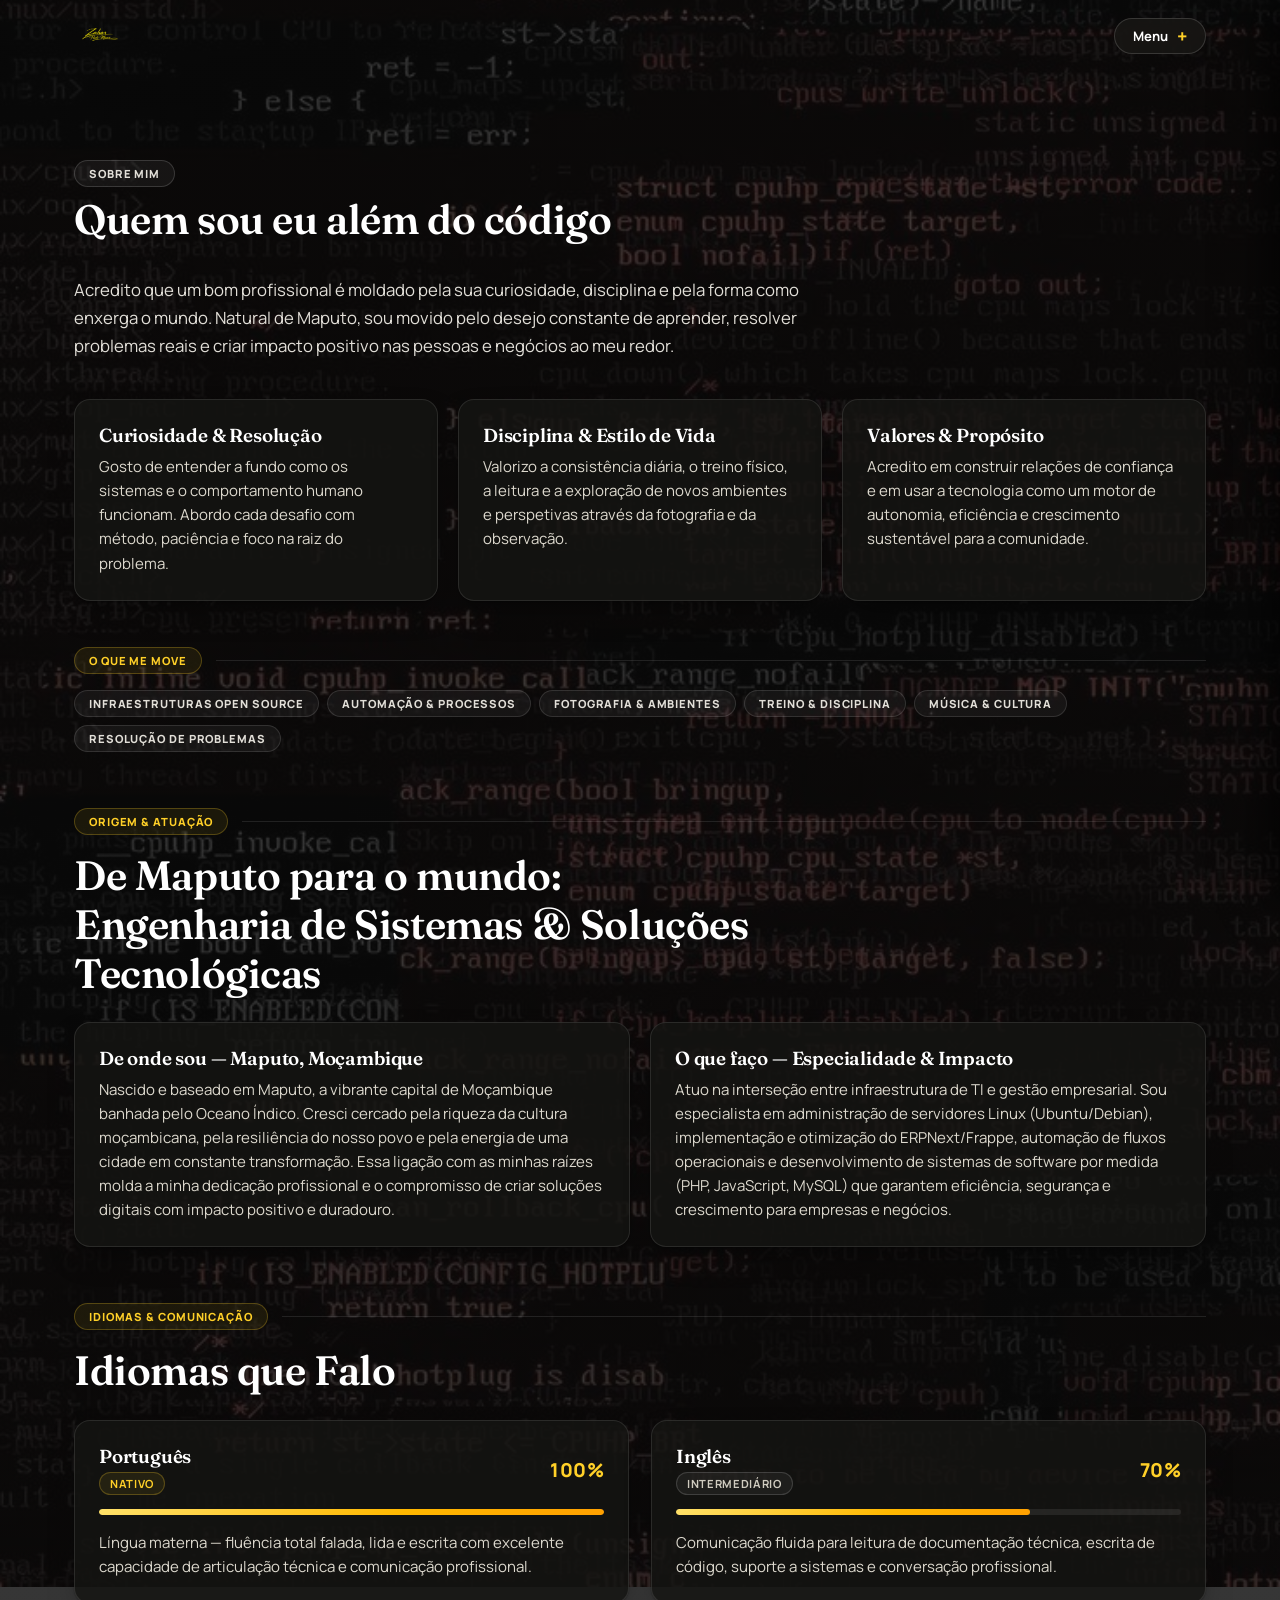
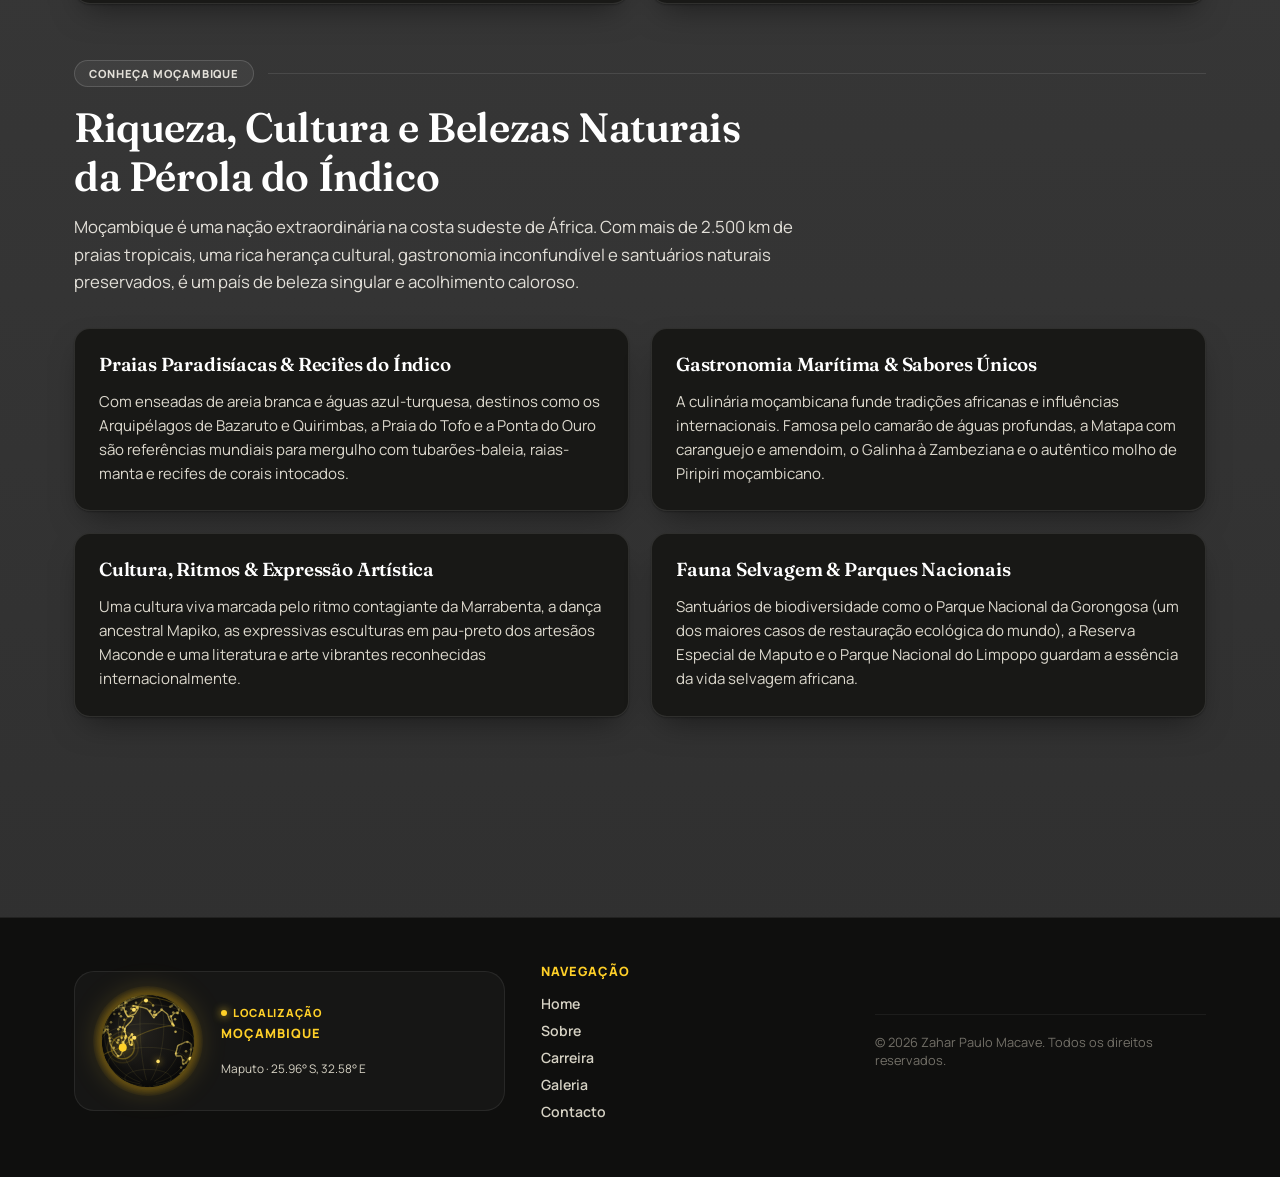
==== about.html @ cb3761b1 "Meu primeiro commit" ====
<!DOCTYPE html>
<html lang="pt-PT">
<head>
  <meta charset="UTF-8">
  <meta name="viewport" content="width=device-width, initial-scale=1.0">
  <title data-i18n-title="page.title.about">SOBRE MIM</title>
  <meta name="description" content="Conheça a história, mentalidade, valores e paixões de Zahar Paulo Macave além do código.">
  
  <!-- Favicons -->
  <link rel="apple-touch-icon" sizes="180x180" href="assets/signature/favicon_io/apple-touch-icon.png">
  <link rel="icon" type="image/png" sizes="32x32" href="assets/signature/favicon_io/favicon-32x32.png">
  <link rel="icon" type="image/png" sizes="16x16" href="assets/signature/favicon_io/favicon-16x16.png">
  <link rel="shortcut icon" href="assets/signature/favicon_io/favicon.ico">

  <!-- Google Fonts -->
  <link rel="preconnect" href="https://fonts.googleapis.com">
  <link rel="preconnect" href="https://fonts.gstatic.com" crossorigin>
  <link href="https://fonts.googleapis.com/css2?family=Anton&family=Fraunces:ital,opsz,wght@0,9..144,400;0,9..144,500;0,9..144,600;0,9..144,700;1,9..144,500&family=Manrope:wght@400;500;600;700;800&display=swap" rel="stylesheet">
  <link rel="stylesheet" href="assets/css/style.css">
</head>
<body class="page-about">
  <div id="site">
    <header class="site-header">
      <div class="wrap nav-inner">
        <a href="home.html" class="logo" data-page="home">
          <img src="assets/signature/ChatGPT Image May 13, 2026, 08_46_43 PM.png" alt="Zahar Paulo Macave" width="180" height="36">
        </a>
        <button class="menu-btn" id="menuBtn" aria-label="Abrir menu" aria-expanded="false" aria-controls="menuPanel">
          <span data-i18n="nav.menu">Menu</span> <span class="menu-btn-plus">+</span>
        </button>
      </div>
    </header>

    <div class="menu-backdrop" id="menuBackdrop"></div>
    <div class="menu-panel" id="menuPanel">
      <div class="menu-panel-top">
        <button class="menu-close" id="menuCloseBtn" aria-label="Fechar menu">
          <span data-i18n="nav.close">Fechar</span> <span class="menu-close-x">✕</span>
        </button>
      </div>
      <nav class="menu-panel-links">
        <a href="home.html" data-page="home"><span data-i18n="nav.home">Home</span><sup>01</sup></a>
        <a href="about.html" data-page="sobre"><span data-i18n="nav.about">Sobre</span><sup>02</sup></a>
        <a href="skills.html" data-page="carreira"><span data-i18n="nav.career">Carreira</span><sup>03</sup></a>
        <a href="galeria.html" data-page="galeria"><span data-i18n="nav.gallery">Galeria</span><sup>04</sup></a>
        <a href="contacto.html" data-page="contacto"><span data-i18n="nav.contact">Contacto</span><sup>05</sup></a>
      </nav>
      <div class="menu-panel-lang">
        <span data-i18n="lang.label">Idioma</span>
        <div class="lang-toggle">
          <button class="lang-opt active" data-lang="pt">PT</button>
          <span>/</span>
          <button class="lang-opt" data-lang="en">EN</button>
        </div>
      </div>
    </div>

    <main class="wrap">
      <section class="page active" id="page-sobre">
        <div class="section-tight">
          <div class="about-head">
            <div>
              <div class="eyebrow-row" style="margin-bottom:8px;">
                <span class="chip alt" data-i18n="about.chip">Sobre mim</span>
              </div>
              <h2 class="section-title" style="margin-bottom:0;" data-i18n="about.title">Quem sou eu além do código</h2>
            </div>
          </div>

          <p class="section-lede" style="max-width:740px;margin-bottom:40px;" data-i18n="about.lede">
            Acredito que um bom profissional é moldado pela sua curiosidade, disciplina e pela forma como enxerga o mundo. Natural de Maputo, sou movido pelo desejo constante de aprender, resolver problemas reais e criar impacto positivo nas pessoas e negócios ao meu redor.
          </p>

          <div class="grid-3" style="margin-bottom:46px;">
            <div class="plain-card">
              <h3 data-i18n="about.card1.title">Curiosidade &amp; Resolução</h3>
              <p data-i18n="about.card1.text">Gosto de entender a fundo como os sistemas e o comportamento humano funcionam. Abordo cada desafio com método, paciência e foco na raiz do problema.</p>
            </div>
            <div class="plain-card">
              <h3 data-i18n="about.card2.title">Disciplina &amp; Estilo de Vida</h3>
              <p data-i18n="about.card2.text">Valorizo a consistência diária, o treino físico, a leitura e a exploração de novos ambientes e perspetivas através da fotografia e da observação.</p>
            </div>
            <div class="plain-card">
              <h3 data-i18n="about.card3.title">Valores &amp; Propósito</h3>
              <p data-i18n="about.card3.text">Acredito em construir relações de confiança e em usar a tecnologia como um motor de autonomia, eficiência e crescimento sustentável para a comunidade.</p>
            </div>
          </div>

          <div class="eyebrow-row">
            <span class="chip" data-i18n="about.interests.title">O que me move</span>
            <div class="rule"></div>
          </div>
          <div class="tag-row" style="margin-bottom:56px;">
            <span class="chip outline" data-i18n="about.tag.1">Infraestruturas Open Source</span>
            <span class="chip outline" data-i18n="about.tag.2">Automação &amp; Processos</span>
            <span class="chip outline" data-i18n="about.tag.3">Fotografia &amp; Ambientes</span>
            <span class="chip outline" data-i18n="about.tag.4">Treino &amp; Disciplina</span>
            <span class="chip outline" data-i18n="about.tag.5">Música &amp; Cultura</span>
            <span class="chip outline" data-i18n="about.tag.6">Resolução de Problemas</span>
          </div>

          <!-- SEÇÃO: DE ONDE SOU & O QUE FAÇO -->
          <div style="margin-bottom:56px;">
            <div class="eyebrow-row">
              <span class="chip" data-i18n="about.origin.chip">Origem &amp; Atuação</span>
              <div class="rule"></div>
            </div>
            <h2 class="section-title" style="margin-bottom:14px;" data-i18n="about.origin.title">De Maputo para o mundo: Engenharia de Sistemas &amp; Soluções Tecnológicas</h2>
            
            <div class="grid-2" style="margin-top:24px;">
              <div class="plain-card">
                <h3 data-i18n="about.origin.loc_title">De onde sou — Maputo, Moçambique</h3>
                <p data-i18n="about.origin.loc_text">
                  Nascido e baseado em Maputo, a vibrante capital de Moçambique banhada pelo Oceano Índico. Cresci cercado pela riqueza da cultura moçambicana, pela resiliência do nosso povo e pela energia de uma cidade em constante transformação. Essa ligação com as minhas raízes molda a minha dedicação profissional e o compromisso de criar soluções digitais com impacto positivo e duradouro.
                </p>
              </div>

              <div class="plain-card">
                <h3 data-i18n="about.origin.work_title">O que faço — Especialidade &amp; Impacto</h3>
                <p data-i18n="about.origin.work_text">
                  Atuo na interseção entre infraestrutura de TI e gestão empresarial. Sou especialista em administração de servidores Linux (Ubuntu/Debian), implementação e otimização do ERPNext/Frappe, automação de fluxos operacionais e desenvolvimento de sistemas de software por medida (PHP, JavaScript, MySQL) que garantem eficiência, segurança e crescimento para empresas e negócios.
                </p>
              </div>
            </div>
          </div>

          <!-- SEÇÃO: IDIOMAS & COMUNICAÇÃO -->
          <div style="margin-bottom:56px;">
            <div class="eyebrow-row">
              <span class="chip" data-i18n="about.lang_section.chip">Idiomas &amp; Comunicação</span>
              <div class="rule"></div>
            </div>
            <h2 class="section-title" style="margin-bottom:24px;" data-i18n="about.lang_section.title">Idiomas que Falo</h2>

            <div class="grid-2" style="gap:22px;">
              <!-- Português -->
              <div class="plain-card lang-card">
                <div>
                  <div class="lang-card-header">
                    <div>
                      <h3 style="margin:0;" data-i18n="about.lang1.name">Português</h3>
                      <span class="lang-badge native" data-i18n="about.lang1.level">Nativo</span>
                    </div>
                    <span class="lang-percent">100%</span>
                  </div>
                  <div class="lang-bar-track">
                    <div class="lang-bar-fill" style="width: 100%;"></div>
                  </div>
                </div>
                <p style="margin-top:16px; margin-bottom:0;" data-i18n="about.lang1.desc">
                  Língua materna — fluência total falada, lida e escrita com excelente capacidade de articulação técnica e comunicação profissional.
                </p>
              </div>

              <!-- Inglês -->
              <div class="plain-card lang-card">
                <div>
                  <div class="lang-card-header">
                    <div>
                      <h3 style="margin:0;" data-i18n="about.lang2.name">Inglês</h3>
                      <span class="lang-badge intermediate" data-i18n="about.lang2.level">Intermediário</span>
                    </div>
                    <span class="lang-percent">70%</span>
                  </div>
                  <div class="lang-bar-track">
                    <div class="lang-bar-fill" style="width: 70%;"></div>
                  </div>
                </div>
                <p style="margin-top:16px; margin-bottom:0;" data-i18n="about.lang2.desc">
                  Comunicação fluida para leitura de documentação técnica, escrita de código, suporte a sistemas e conversação profissional.
                </p>
              </div>
            </div>
          </div>

          <!-- SEÇÃO: O QUE TEM EM MOÇAMBIQUE -->
          <div style="margin-bottom:40px;">
            <div class="eyebrow-row">
              <span class="chip alt" data-i18n="about.moz.chip">Conheça Moçambique</span>
              <div class="rule"></div>
            </div>
            <h2 class="section-title" style="margin-bottom:12px;" data-i18n="about.moz.title">Riqueza, Cultura e Belezas Naturais da Pérola do Índico</h2>
            <p class="section-lede" style="max-width:760px; margin-bottom:32px;" data-i18n="about.moz.lede">
              Moçambique é uma nação extraordinária na costa sudeste de África. Com mais de 2.500 km de praias tropicais, uma rica herança cultural, gastronomia inconfundível e santuários naturais preservados, é um país de beleza singular e acolhimento caloroso.
            </p>

            <div class="grid-2" style="gap:22px;">
              <div class="plain-card moz-card">
                <h3 data-i18n="about.moz.card1.title">Praias Paradisíacas &amp; Recifes do Índico</h3>
                <p data-i18n="about.moz.card1.text">
                  Com enseadas de areia branca e águas azul-turquesa, destinos como os Arquipélagos de Bazaruto e Quirimbas, a Praia do Tofo e a Ponta do Ouro são referências mundiais para mergulho com tubarões-baleia, raias-manta e recifes de corais intocados.
                </p>
              </div>

              <div class="plain-card moz-card">
                <h3 data-i18n="about.moz.card2.title">Gastronomia Marítima &amp; Sabores Únicos</h3>
                <p data-i18n="about.moz.card2.text">
                  A culinária moçambicana funde tradições africanas e influências internacionais. Famosa pelo camarão de águas profundas, a Matapa com caranguejo e amendoim, o Galinha à Zambeziana e o autêntico molho de Piripiri moçambicano.
                </p>
              </div>

              <div class="plain-card moz-card">
                <h3 data-i18n="about.moz.card3.title">Cultura, Ritmos &amp; Expressão Artística</h3>
                <p data-i18n="about.moz.card3.text">
                  Uma cultura viva marcada pelo ritmo contagiante da Marrabenta, a dança ancestral Mapiko, as expressivas esculturas em pau-preto dos artesãos Maconde e uma literatura e arte vibrantes reconhecidas internacionalmente.
                </p>
              </div>

              <div class="plain-card moz-card">
                <h3 data-i18n="about.moz.card4.title">Fauna Selvagem &amp; Parques Nacionais</h3>
                <p data-i18n="about.moz.card4.text">
                  Santuários de biodiversidade como o Parque Nacional da Gorongosa (um dos maiores casos de restauração ecológica do mundo), a Reserva Especial de Maputo e o Parque Nacional do Limpopo guardam a essência da vida selvagem africana.
                </p>
              </div>
            </div>
          </div>
        </div>
      </section>
    </main>

    <footer class="site-footer">
      <div class="wrap">
        <div class="footer-top">
          <!-- Coluna 1: Globo Terrestre Interativo apontando para Moçambique / África -->
          <div class="footer-col">
            <div class="globe-card">
              <div class="globe-canvas-wrap">
                <canvas id="footerGlobe" width="110" height="110"></canvas>
              </div>
              <div class="globe-details">
                <span class="globe-tag">Localização</span>
                <h4 class="globe-country">Moçambique</h4>
                <span class="globe-geo">Maputo · 25.96° S, 32.58° E</span>
              </div>
            </div>
          </div>

          <!-- Coluna 2: Navegação -->
          <div class="footer-col">
            <h4 data-i18n="footer.nav.title">Navegação</h4>
            <div class="footer-links">
              <a href="home.html" data-i18n="nav.home">Home</a>
              <a href="about.html" data-i18n="nav.about">Sobre</a>
              <a href="skills.html" data-i18n="nav.career">Carreira</a>
              <a href="galeria.html" data-i18n="nav.gallery">Galeria</a>
              <a href="contacto.html" data-i18n="nav.contact">Contacto</a>
            </div>
          </div>

          <!-- Coluna 3: Contacto & Info -->
      

        <div class="footer-bottom">
          <p>© <span id="year"></span> Zahar Paulo Macave. <span data-i18n="footer.rights">Todos os direitos reservados.</span></p>
        </div>
      </div>
    </footer>
  </div>

  <script src="assets/js/index.js" defer></script>
</body>
</html>
---- assets/css/style.css ----
:root{
    --bg:#FAF9F5;
    --bg-alt:#F2F0E9;
    --ink:#1C1B18;
    --muted:#D6D2C4;
    --line:rgba(255,255,255,0.1);
    --card:#161513;

    /* PALETA AMARELO COM GRADIENTE */
    --yellow-light:#FFF275;
    --yellow:#FFD028;
    --yellow-deep:#F5AF19;
    --yellow-dark:#E6A100;
    --yellow-grad:linear-gradient(135deg, #FFE169 0%, #FFB800 60%, #FFA000 100%);
    --yellow-grad-text:linear-gradient(135deg, #FFF7B2 0%, #FFD028 45%, #FFA500 100%);
    --yellow-glow:rgba(255, 184, 0, 0.35);

    --green:#8FE3A0;
    --green-deep:#4CAF6C;
    --coral:#FF9E6D;
    --coral-deep:#E77A45;
    --radius-lg:24px;
    --radius-md:16px;
    --radius-sm:10px;
    --shadow:0 1px 2px rgba(0,0,0,0.3), 0 14px 32px -12px rgba(0,0,0,0.5);

    --home-bg:#0A0A0A;
    --home-bg-2:#141311;
  }

  *{margin:0;padding:0;box-sizing:border-box;}

  html{
    scroll-behavior:smooth;
  }

  body{
    font-family:'Manrope', sans-serif;
    background:
      radial-gradient(ellipse at 30% 20%, rgba(255,225,105,0.06), transparent 50%),
      radial-gradient(ellipse at 80% 80%, rgba(255,184,0,0.04), transparent 50%),
      var(--home-bg);
    color:#FFFFFF;
    min-height:100vh;
    display:flex;
    flex-direction:column;
    overflow-x:hidden;
    -webkit-font-smoothing:antialiased;
  }

  body.page-about{
    background:
      linear-gradient(rgba(10, 10, 10, 0.78), rgba(10, 10, 10, 0.85)),
      url('../imgs/background/download (4).jpg') no-repeat center center / cover fixed;
  }

  body.page-about .plain-card{
    background:rgba(21,20,18,0.85);
    backdrop-filter:blur(8px);
    -webkit-backdrop-filter:blur(8px);
  }

  body.page-gallery{
    background:
      linear-gradient(rgba(10, 10, 10, 0.8), rgba(10, 10, 10, 0.88)),
      url('../imgs/background/Taehyun.jpg') no-repeat center center / cover fixed;
  }

  body.page-skills{
    background:
      linear-gradient(rgba(10, 10, 10, 0.8), rgba(10, 10, 10, 0.88)),
      url('../imgs/background/Lego\ The\ Matrix.jpg') no-repeat center center / cover fixed;
  }

  body.page-contact{
    background:
      linear-gradient(rgba(10, 10, 10, 0.8), rgba(10, 10, 10, 0.88)),
      url('../imgs/background/344455071523983609.jpg') no-repeat center center / cover fixed;
  }

  h1,h2,h3,.display{
    font-family:'Fraunces', serif;
    letter-spacing:-0.01em;
    color:#FFFFFF;
  }

  a{color:inherit;text-decoration:none;}
  ul{list-style:none;}
  button{font-family:inherit;cursor:pointer;}

  /* ---------------- LOADING SCREEN ---------------- */
  #loader{
    position:fixed;inset:0;
    background:var(--home-bg);
    z-index:9999;
    display:flex;
    flex-direction:column;
    align-items:center;
    justify-content:center;
    gap:24px;
    opacity:1;
    visibility:visible;
    transition:opacity .7s cubic-bezier(.4,0,.2,1), visibility .7s cubic-bezier(.4,0,.2,1);
  }
  #loader.hidden{
    opacity:0;
    visibility:hidden;
    pointer-events:none;
  }

  .loader-mark{
    width:min(55vw, 320px);
  }
  .loader-mark img{
    width:100%;
    height:auto;
    display:block;
    filter:invert(80%) sepia(85%) saturate(1400%) hue-rotate(350deg) brightness(105%) contrast(105%);
    clip-path:inset(0 100% 0 0);
    animation:signIn 1.6s cubic-bezier(.2,.8,.2,1) forwards;
  }
  @keyframes signIn{to{clip-path:inset(0 0% 0 0);}}

  .loader-bar-track{
    width:180px;
    height:5px;
    border-radius:99px;
    background:rgba(255,255,255,0.12);
    overflow:hidden;
  }
  .loader-bar-fill{
    height:100%;
    width:0%;
    border-radius:99px;
    background:var(--yellow-grad);
    transition:width .15s linear;
  }
  .loader-caption{
    font-size:.75rem;
    letter-spacing:.14em;
    text-transform:uppercase;
    color:var(--muted);
    font-weight:600;
  }

  #site{
    opacity:1;
    min-height:100vh;
    display:flex;
    flex-direction:column;
    justify-content:space-between;
    transition:opacity .4s ease;
  }

  /* ---------------- LAYOUT / CHIP ---------------- */
  .wrap{
    max-width:1180px;
    width:100%;
    margin:0 auto;
    padding:0 24px;
  }
  main.wrap{
    padding-top:100px;
    flex:1;
  }

  .chip{
    display:inline-flex;
    align-items:center;
    gap:8px;
    background:rgba(255, 208, 40, 0.08);
    border:1px solid rgba(255, 208, 40, 0.25);
    color:var(--yellow);
    font-size:.7rem;
    font-weight:800;
    letter-spacing:.08em;
    text-transform:uppercase;
    padding:5px 14px;
    border-radius:99px;
  }
  .chip.alt{
    background:rgba(255, 255, 255, 0.05);
    border:1px solid rgba(255, 255, 255, 0.15);
    color:#E2DFD8;
  }
  .chip.coral{background:rgba(255, 158, 109, 0.1); border:1px solid rgba(255, 158, 109, 0.3); color:var(--coral);}
  .chip.outline{background:rgba(255,255,255,0.05);border:1px solid rgba(255,255,255,0.12);color:#E2DFD8;}

  /* ---------------- HEADER (TRANSPARENTE) ---------------- */
  header.site-header{
    position:fixed;top:0;left:0;right:0;z-index:300;
    background:transparent;
    backdrop-filter:none;
    -webkit-backdrop-filter:none;
    border-bottom:none;
    pointer-events:none;
  }
  header.site-header .nav-inner{
    max-width:1180px;
    margin:0 auto;
    padding:18px 24px;
    display:flex;
    align-items:center;
    justify-content:space-between;
    pointer-events:auto;
  }
  .logo{
    display:flex;align-items:center;
  }
  .logo img{
    height:36px;
    width:auto;
    display:block;
    filter:invert(80%) sepia(85%) saturate(1400%) hue-rotate(350deg) brightness(105%) contrast(105%);
    transition:transform .25s ease;
  }
  .logo:hover img{
    transform:scale(1.04);
  }

  /* ---- Menu Button (Leve & Ágil) ---- */
  .menu-btn{
    display:inline-flex;
    align-items:center;gap:8px;
    background:rgba(24,23,21,0.85);
    backdrop-filter:blur(10px);
    -webkit-backdrop-filter:blur(10px);
    color:#fff;
    border:1px solid rgba(255,255,255,0.15);
    padding:8px 18px;
    border-radius:99px;
    font-size:.82rem;
    font-weight:700;
    letter-spacing:.02em;
    transition:transform .2s ease, border-color .2s ease, box-shadow .2s ease, background .2s ease;
    cursor:pointer;
  }
  .menu-btn:hover{
    background:#22201D;
    border-color:var(--yellow);
    transform:translateY(-1px);
    box-shadow:0 4px 16px -2px var(--yellow-glow);
  }
  .menu-btn:active{
    transform:scale(0.97);
  }
  .menu-btn-plus{
    display:inline-block;
    color:var(--yellow);
    font-size:1.15rem;
    line-height:1;
    font-weight:800;
    transition:transform .3s ease;
  }
  .menu-btn.open .menu-btn-plus{
    transform:rotate(135deg);
  }

  /* ---- Sliding Menu Panel (Leve, Rápido e Elegante) ---- */
  .menu-backdrop{
    position:fixed;inset:0;
    background:rgba(0,0,0,0.6);
    z-index:490;
    opacity:0;visibility:hidden;
    transition:opacity .3s ease, visibility .3s ease;
  }
  .menu-backdrop.open{
    opacity:1;visibility:visible;
  }

  .menu-panel{
    position:fixed;top:0;right:0;bottom:0;
    width:min(340px, 85vw);
    background:#141312;
    border-left:1px solid rgba(255,255,255,0.1);
    z-index:500;
    padding:22px 26px 28px;
    display:flex;flex-direction:column;
    transform:translateX(100%);
    transition:transform .32s cubic-bezier(0.2, 0.9, 0.3, 1);
    box-shadow:-15px 0 40px rgba(0,0,0,0.6);
    will-change:transform;
  }
  .menu-panel.open{
    transform:translateX(0);
  }

  .menu-panel-top{
    display:flex;justify-content:flex-end;align-items:center;
    margin-bottom:20px;
  }
  .menu-close{
    display:inline-flex;
    align-items:center;gap:8px;
    background:rgba(24,23,21,0.85);
    backdrop-filter:blur(10px);
    -webkit-backdrop-filter:blur(10px);
    color:#fff;
    border:1px solid rgba(255,255,255,0.15);
    padding:8px 18px;
    border-radius:99px;
    font-size:.82rem;
    font-weight:700;
    letter-spacing:.02em;
    transition:transform .2s ease, border-color .2s ease, box-shadow .2s ease, background .2s ease;
    cursor:pointer;
  }
  .menu-close:hover{
    background:#22201D;
    border-color:var(--yellow);
    transform:translateY(-1px);
    box-shadow:0 4px 16px -2px var(--yellow-glow);
  }
  .menu-close:active{
    transform:scale(0.97);
  }
  .menu-close-x{
    display:inline-block;
    color:var(--yellow);
    font-size:1.15rem;
    line-height:1;
    font-weight:800;
    transition:transform .3s ease;
  }
  .menu-close:hover .menu-close-x{
    transform:rotate(90deg);
  }

  /* ---- Menu Links ---- */
  .menu-panel-links{
    display:flex;flex-direction:column;
    gap:4px;
    flex:1;
    justify-content:center;
  }
  .menu-panel-links a{
    display:flex;align-items:baseline;justify-content:space-between;
    text-align:left;background:none;border:none;
    font-family:'Anton', sans-serif;
    font-weight:400;
    text-transform:uppercase;
    letter-spacing:.02em;
    font-size:clamp(1.6rem, 5vw, 2.1rem);
    color:rgba(255,255,255,0.8);
    padding:10px 8px;
    border-radius:8px;
    transition:color .2s ease, transform .2s ease, background .2s ease;
  }
  .menu-panel-links a sup{
    font-family:'Manrope',sans-serif;
    font-size:.75rem;
    font-weight:800;
    color:var(--yellow);
    transition:color .2s ease;
  }
  .menu-panel-links a:hover{
    color:var(--yellow-light);
    transform:translateX(6px);
    background:rgba(255,255,255,0.03);
  }
  .menu-panel-links a:hover sup{
    color:#fff;
  }
  .menu-panel-links a.active{
    background:var(--yellow-grad-text);
    -webkit-background-clip:text;
    -webkit-text-fill-color:transparent;
  }
  .menu-panel-links a.active sup{
    color:var(--yellow);
    -webkit-text-fill-color:var(--yellow);
  }

  /* ---- Menu Language Box ---- */
  .menu-panel-lang{
    display:flex;align-items:center;justify-content:space-between;
    border:1px solid rgba(255,255,255,0.1);
    border-radius:99px;
    padding:10px 18px;
    margin-top:16px;
    background:rgba(255,255,255,0.03);
  }
  .menu-panel-lang > span{
    font-size:.7rem;font-weight:800;letter-spacing:.08em;text-transform:uppercase;color:var(--muted);
  }
  .lang-toggle{display:flex;align-items:center;gap:4px;font-size:.82rem;font-weight:700;color:var(--muted);}
  .lang-opt{
    background:none;border:none;color:var(--muted);font-weight:700;font-size:.82rem;
    padding:4px 9px;border-radius:99px;
    transition:all .2s ease;
    cursor:pointer;
  }
  .lang-opt:hover{color:#fff;}
  .lang-opt.active{
    color:#141311;
    background:var(--yellow-grad);
    font-weight:800;
    box-shadow:0 2px 8px var(--yellow-glow);
  }

  /* ---------------- PAGES ---------------- */
  .page{
    display:block;
    animation:fadeUp .4s ease both;
  }
  @keyframes fadeUp{from{opacity:0;transform:translateY(10px);}to{opacity:1;transform:translateY(0);}}

  section{padding:40px 0 80px;}
  .section-tight{padding:20px 0 80px;}

  .eyebrow-row{
    display:flex;align-items:center;gap:14px;margin-bottom:16px;
  }
  .eyebrow-row .rule{flex:1;height:1px;background:var(--line);}

  h2.section-title{
    font-size:clamp(1.8rem,3.2vw,2.6rem);
    font-weight:600;
    max-width:680px;
    margin-bottom:12px;
    line-height:1.2;
    color:#FFFFFF;
  }
  p.section-lede{
    color:#E2DFD8;
    font-size:1.05rem;
    max-width:640px;
    line-height:1.65;
    font-weight:400;
  }

  .btn{
    display:inline-flex;align-items:center;gap:8px;
    padding:12px 24px;
    border-radius:99px;
    font-weight:800;
    font-size:.88rem;
    border:none;
    transition:all .2s ease;
    cursor:pointer;
  }
  .btn-primary{
    background:var(--yellow-grad);
    color:#141311;
  }
  .btn-primary:hover{
    transform:translateY(-2px);
    box-shadow:0 6px 20px -2px var(--yellow-glow);
  }
  .btn-ghost{background:transparent;border:1.5px solid rgba(255,255,255,0.2);color:#fff;}
  .btn-ghost:hover{border-color:var(--yellow);color:var(--yellow);}

  /* ---- HOME HERO (Imagem Compacta) ---- */
  #page-home{padding-top:0;margin-top:-100px;}
  .home-hero{
    position:relative;
    margin:-100px calc(50% - 50vw) 0;
    width:100vw;
    min-height:100vh;
    background:var(--home-bg);
    overflow:hidden;
    display:flex;
    align-items:center;
    padding:100px 0 30px;
  }
  .home-hero-bg{
    position:absolute;
    inset:0;
    width:100%;
    height:100%;
    overflow:hidden;
    pointer-events:none;
  }
  .home-bg-img{
    position:absolute;
    inset:0;
    width:100%;
    height:100%;
    background-size:cover;
    background-position:center center;
    background-repeat:no-repeat;
    opacity:0.96;
    filter:contrast(1.1) brightness(0.96);
  }
  .home-space-canvas{
    position:absolute;
    inset:0;
    width:100%;
    height:100%;
    z-index:2;
    pointer-events:none;
  }
  .home-bg-overlay{
    position:absolute;
    inset:0;
    z-index:3;
    background:
      linear-gradient(to bottom, rgba(10,10,10,0.6) 0%, rgba(10,10,10,0.15) 30%, rgba(10,10,10,0.2) 70%, rgba(10,10,10,0.92) 100%),
      radial-gradient(circle at 50% 45%, transparent 35%, rgba(10,10,10,0.55) 100%);
    pointer-events:none;
  }
  .home-hero-inner{
    position:relative;
    z-index:4;
    width:100%;
    display:flex;
    flex-direction:column;
    justify-content:center;
    align-items:center;
    text-align:center;
    min-height:calc(100vh - 160px);
  }
  .home-name{
    display:flex;
    flex-direction:column;
    align-items:center;
    gap:2px;
    perspective:1000px;
  }
  .name-line-wrap{
    overflow:hidden;
    display:block;
    padding-bottom:4px;
  }
  .home-name-line{
    font-family:'Anton', sans-serif;
    font-weight:400;
    text-transform:uppercase;
    background:var(--yellow-grad-text);
    -webkit-background-clip:text;
    -webkit-text-fill-color:transparent;
    font-size:clamp(2.8rem, 7vw, 5.4rem);
    line-height:.96;
    letter-spacing:.005em;
    display:block;
    filter:drop-shadow(0 4px 20px rgba(0,0,0,0.9));
    will-change:transform, opacity;
  }
  
  .home-tag{
    display:flex;
    align-items:center;
    justify-content:center;
    gap:10px;
    margin-top:24px;
    flex-wrap:wrap;
  }
  .home-tag .tag-pill{
    background:rgba(20,19,18,0.75);
    backdrop-filter:blur(8px);
    -webkit-backdrop-filter:blur(8px);
    border:1px solid rgba(255,225,105,0.35);
    color:#fff;
    font-size:.75rem;
    font-weight:700;
    letter-spacing:.08em;
    text-transform:uppercase;
    padding:8px 18px;
    border-radius:99px;
    box-shadow:0 4px 16px rgba(0,0,0,0.6);
  }

  @media (max-width:900px){
    .home-hero{align-items:center;padding-top:130px;}
    .home-hero-inner{min-height:auto;padding-bottom:40px;}
    .home-bg-img{background-position:center center;}
    .home-tag{margin-top:20px;}
  }

  /* ---- GENERIC CARD GRID (Sobre / Pessoal) ---- */
  .grid-2{display:grid;grid-template-columns:1fr 1fr;gap:20px;}
  .grid-3{display:grid;grid-template-columns:repeat(3,1fr);gap:20px;}
  @media (max-width:860px){.grid-2, .grid-3{grid-template-columns:1fr;}}

  .plain-card{
    background:#151412;
    border:1px solid rgba(255,255,255,0.1);
    border-radius:var(--radius-md);
    padding:24px;
    box-shadow:var(--shadow);
    transition:border-color .25s ease, transform .25s ease;
  }
  .plain-card:hover{
    border-color:var(--yellow);
    transform:translateY(-3px);
  }
  .plain-card h3{font-size:1.18rem;font-weight:600;margin-bottom:8px;color:#FFFFFF;}
  .plain-card p{color:#DDD9CE;font-size:.94rem;line-height:1.6;}

  .moz-card{
    display:flex;
    flex-direction:column;
    gap:6px;
    position:relative;
  }
  .moz-card-icon{
    font-size:2rem;
    line-height:1;
    margin-bottom:6px;
  }

  /* ---- IDIOMAS / GRAPHIC BARS ---- */
  .lang-card{
    display:flex;
    flex-direction:column;
    justify-content:space-between;
  }
  .lang-card-header{
    display:flex;
    align-items:center;
    justify-content:space-between;
    margin-bottom:14px;
  }
  .lang-badge{
    display:inline-block;
    font-size:.7rem;
    font-weight:700;
    letter-spacing:.06em;
    text-transform:uppercase;
    padding:3px 10px;
    border-radius:99px;
    margin-top:4px;
    background:rgba(255, 255, 255, 0.05);
    border:1px solid rgba(255, 255, 255, 0.12);
    color:var(--muted);
  }
  .lang-badge.native{
    background:rgba(255, 208, 40, 0.08);
    border:1px solid rgba(255, 208, 40, 0.25);
    color:var(--yellow);
  }
  .lang-badge.intermediate{
    background:rgba(255, 255, 255, 0.05);
    border:1px solid rgba(255, 255, 255, 0.15);
    color:#D0CCC0;
  }
  .lang-percent{
    font-family:'Manrope', sans-serif;
    font-weight:800;
    font-size:1.2rem;
    color:var(--yellow);
    letter-spacing:.02em;
  }
  .lang-bar-track{
    width:100%;
    height:6px;
    border-radius:99px;
    background:rgba(255,255,255,0.08);
    overflow:hidden;
    position:relative;
  }
  .lang-bar-fill{
    height:100%;
    border-radius:99px;
    background:var(--yellow-grad);
    transition:width 1s cubic-bezier(0.2, 0.8, 0.2, 1);
  }

  .avatar{
    width:96px;height:96px;border-radius:22px;
    background:var(--yellow-grad);
    display:flex;align-items:center;justify-content:center;
    font-family:'Fraunces',serif;font-size:2rem;font-weight:800;color:#141311;
    box-shadow:var(--shadow);
    flex-shrink:0;
  }
  .about-head{display:flex;gap:20px;align-items:center;margin-bottom:32px;flex-wrap:wrap;}

  .tag-row{display:flex;flex-wrap:wrap;gap:8px;margin-top:14px;}

  /* ---- SKILLS SHOWCASE & INFINITE MARQUEE ---- */
  .skills-showcase-section{
    margin-bottom:48px;
    padding:10px 0 24px;
    background:transparent;
    border:none;
    position:relative;
    overflow:hidden;
  }

  .skills-showcase-header{
    text-align:center;
    margin-bottom:34px;
    position:relative;
    z-index:2;
  }

  .skills-neon-title{
    font-family:'Fraunces', 'Anton', serif;
    font-size:clamp(2.4rem, 6vw, 3.8rem);
    font-weight:900;
    letter-spacing:0.08em;
    text-transform:uppercase;
    color:var(--yellow);
    background:var(--yellow-grad-text);
    -webkit-background-clip:text;
    -webkit-text-fill-color:transparent;
    filter:drop-shadow(0 0 20px rgba(255, 208, 40, 0.45));
    margin-bottom:8px;
    line-height:1.1;
  }

  .skills-showcase-subtitle{
    font-size:1.05rem;
    color:#E2DFD8;
    font-weight:500;
    letter-spacing:0.03em;
  }

  .marquee-wrapper{
    display:flex;
    flex-direction:column;
    gap:22px;
    width:100%;
    overflow:hidden;
    position:relative;
    z-index:2;
    mask-image:linear-gradient(to right, transparent 0%, black 8%, black 92%, transparent 100%);
    -webkit-mask-image:linear-gradient(to right, transparent 0%, black 8%, black 92%, transparent 100%);
  }

  .marquee-row{
    display:flex;
    overflow:hidden;
    user-select:none;
    -webkit-user-select:none;
    width:100%;
  }

  .marquee-track{
    display:flex;
    align-items:center;
    gap:22px;
    width:max-content;
    will-change:transform;
  }

  .marquee-left .marquee-track{
    animation:marqueeLeft 28s linear infinite;
  }

  .marquee-right .marquee-track{
    animation:marqueeRight 28s linear infinite;
  }

  .marquee-row:hover .marquee-track{
    animation-play-state:paused;
  }

  @keyframes marqueeLeft{
    0%{transform:translate3d(0, 0, 0);}
    100%{transform:translate3d(-50%, 0, 0);}
  }

  @keyframes marqueeRight{
    0%{transform:translate3d(-50%, 0, 0);}
    100%{transform:translate3d(0, 0, 0);}
  }

  .tech-badge{
    width:66px;
    height:66px;
    border-radius:18px;
    background:rgba(255, 255, 255, 0.035);
    border:1px solid rgba(255, 255, 255, 0.07);
    display:flex;
    align-items:center;
    justify-content:center;
    position:relative;
    transition:transform .28s ease, border-color .28s ease, box-shadow .28s ease, background .28s ease;
    flex-shrink:0;
    cursor:pointer;
    box-shadow:0 4px 14px rgba(0,0,0,0.25);
  }

  .tech-badge-icon{
    width:42px;
    height:42px;
    display:flex;
    align-items:center;
    justify-content:center;
  }

  .tech-badge-icon img{
    max-width:100%;
    max-height:100%;
    width:auto;
    height:auto;
    object-fit:contain;
    display:block;
    border-radius:6px;
    filter:drop-shadow(0 2px 5px rgba(0,0,0,0.4));
    transition:transform .28s ease, filter .28s ease;
  }

  .tech-badge:hover{
    transform:translateY(-6px) scale(1.12);
    border-color:var(--yellow);
    background:rgba(255, 208, 40, 0.12);
    box-shadow:0 12px 28px -4px rgba(255, 208, 40, 0.35), 0 0 16px var(--yellow-glow);
  }

  .tech-badge:hover .tech-badge-icon img{
    transform:scale(1.08);
  }

  .tech-badge-name{
    position:absolute;
    bottom:-30px;
    left:50%;
    transform:translateX(-50%) translateY(4px);
    background:#161513;
    border:1px solid rgba(255, 208, 40, 0.45);
    color:#FFFFFF;
    font-size:.72rem;
    font-weight:700;
    padding:4px 8px;
    border-radius:6px;
    white-space:nowrap;
    opacity:0;
    pointer-events:none;
    transition:opacity .2s ease, transform .2s ease;
    z-index:20;
    box-shadow:0 6px 14px rgba(0,0,0,0.7);
  }

  .tech-badge:hover .tech-badge-name{
    opacity:1;
    transform:translateX(-50%) translateY(0);
  }

  .project-tags{
    display:flex;
    flex-wrap:wrap;
    gap:6px;
    margin-top:12px;
  }
  .p-tag{
    font-size:.7rem;
    font-weight:700;
    color:var(--yellow);
    background:rgba(255, 208, 40, 0.08);
    border:1px solid rgba(255, 208, 40, 0.2);
    padding:3px 10px;
    border-radius:99px;
    letter-spacing:.02em;
  }

  /* ---- PROJETOS DESENVOLVIDOS (CARDS VERTICAIS EM GRID 3 COLUNAS) ---- */
  .projects-grid{
    display:grid;
    grid-template-columns:repeat(3, 1fr);
    gap:22px;
    margin-top:24px;
    margin-bottom:48px;
  }
  @media (max-width:990px){
    .projects-grid{
      grid-template-columns:repeat(2, 1fr);
    }
  }
  @media (max-width:640px){
    .projects-grid{
      grid-template-columns:1fr;
    }
  }

  .project-card{
    background:#141312;
    border:1px solid rgba(255,255,255,0.08);
    border-radius:22px;
    overflow:hidden;
    display:flex;
    flex-direction:column;
    height:100%;
    box-shadow:var(--shadow);
    transition:transform .3s ease, border-color .3s ease, box-shadow .3s ease;
  }
  .project-card:hover{
    transform:translateY(-6px);
    border-color:var(--yellow);
    box-shadow:0 18px 40px -10px rgba(0,0,0,0.8), 0 0 20px -4px var(--yellow-glow);
  }

  .project-card-media{
    position:relative;
    background:#0E0D0C;
    overflow:hidden;
    display:flex;
    align-items:center;
    justify-content:center;
    height:210px;
    width:100%;
    flex-shrink:0;
    border-bottom:1px solid rgba(255,255,255,0.06);
  }

  .project-card-media img{
    width:100%;
    height:100%;
    object-fit:cover;
    display:block;
    transition:transform .5s cubic-bezier(0.2, 0.8, 0.2, 1);
  }
  .project-card:hover .project-card-media img{
    transform:scale(1.05);
  }

  .project-card-body{
    padding:24px 22px;
    display:flex;
    flex-direction:column;
    justify-content:space-between;
    background:#161513;
  }
  .project-card-meta{
    margin-bottom:0;
  }
  .project-card-category{
    font-size:.76rem;
    font-weight:800;
    letter-spacing:.08em;
    text-transform:uppercase;
    color:var(--yellow);
    display:inline-block;
    margin-bottom:8px;
  }
  .project-card-title{
    font-size:1.24rem;
    font-weight:700;
    color:#FFFFFF;
    font-family:'Fraunces', serif;
    margin-bottom:10px;
    line-height:1.3;
    letter-spacing:-0.01em;
  }
  .project-card-desc{
    font-size:.92rem;
    color:#E0DCD3;
    line-height:1.6;
    margin-bottom:0;
    font-weight:400;
  }

  @media (max-width:768px){
    .skills-showcase-section{padding:10px 0 20px;margin-bottom:34px;}
    .skills-neon-title{font-size:2.2rem;}
    .skills-showcase-subtitle{font-size:.9rem;margin-bottom:24px;}
    .tech-badge{width:56px;height:56px;border-radius:14px;}
    .tech-badge-icon{width:34px;height:34px;}
    .marquee-track{gap:16px;}
    .marquee-wrapper{gap:16px;}
  }

  /* ---- TIMELINE (Carreira & Projetos) ---- */
  .timeline{position:relative;padding-left:32px;}
  .timeline::before{
    content:"";position:absolute;left:8px;top:6px;bottom:6px;width:2px;background:rgba(255,255,255,0.1);
  }
  .t-item{position:relative;padding-bottom:40px;}
  .t-item:last-child{padding-bottom:0;}
  .t-dot{
    position:absolute;left:-32px;top:2px;
    width:18px;height:18px;border-radius:6px;
    background:var(--yellow-grad);
    border:3px solid var(--home-bg);
    box-shadow:0 0 0 1px rgba(255,225,105,0.3);
  }
  .t-item:nth-child(3n+2) .t-dot{background:var(--green);}
  .t-item:nth-child(3n) .t-dot{background:var(--coral);}
  .t-period{font-size:.74rem;font-weight:800;letter-spacing:.08em;text-transform:uppercase;color:var(--yellow);margin-bottom:4px;}
  .t-item h3{font-size:1.2rem;font-weight:600;margin-bottom:6px;color:#FFFFFF;}
  .t-item p{color:var(--muted);font-size:.92rem;line-height:1.6;max-width:660px;}

  /* ---- GALERIA DE FOTOS (POR SECÇÃO / FILTRO) ---- */
  .gal-filters{
    display:flex;
    align-items:center;
    gap:10px;
    margin-bottom:32px;
    flex-wrap:wrap;
  }
  .filter-btn{
    background:rgba(255,255,255,0.05);
    border:1px solid rgba(255,255,255,0.12);
    color:var(--muted);
    padding:8px 18px;
    border-radius:99px;
    font-size:.82rem;
    font-weight:700;
    transition:all .2s ease;
    cursor:pointer;
  }
  .filter-btn:hover{
    color:#fff;
    border-color:var(--yellow);
  }
  .filter-btn.active{
    background:var(--yellow-grad);
    color:#141311;
    font-weight:800;
    border-color:transparent;
    box-shadow:0 2px 10px var(--yellow-glow);
  }

  .gal-photo-grid{
    display:grid;
    grid-template-columns:repeat(auto-fill, minmax(280px, 1fr));
    gap:22px;
  }
  .gal-photo-card{
    position:relative;
    border-radius:18px;
    overflow:hidden;
    background:#141312;
    border:1px solid rgba(255,255,255,0.08);
    aspect-ratio:3/4;
    box-shadow:var(--shadow);
    transition:transform .3s ease, border-color .3s ease, box-shadow .3s ease, opacity .3s ease;
  }
  .gal-photo-card.is-hidden{
    display:none;
  }
  .gal-photo-card:hover{
    transform:translateY(-6px);
    border-color:var(--yellow);
    box-shadow:0 16px 36px -10px rgba(0,0,0,0.8), 0 0 0 1px rgba(255,225,105,0.3);
  }
  .gal-photo-card img{
    width:100%;
    height:100%;
    object-fit:cover;
    display:block;
    transition:transform .5s ease;
  }
  .gal-photo-card:hover img{
    transform:scale(1.06);
  }
  .gal-photo-overlay{
    position:absolute;
    inset:0;
    background:linear-gradient(to top, rgba(10,10,10,0.92) 0%, rgba(10,10,10,0.3) 50%, transparent 100%);
    display:flex;
    flex-direction:column;
    justify-content:flex-end;
    padding:20px;
    opacity:0.92;
    transition:opacity .25s ease;
  }
  .gal-photo-card:hover .gal-photo-overlay{
    opacity:1;
  }
  .gal-photo-badge{
    font-size:.68rem;
    font-weight:800;
    letter-spacing:.08em;
    text-transform:uppercase;
    color:var(--yellow);
    margin-bottom:4px;
  }
  .gal-photo-title{
    font-size:1.05rem;
    font-weight:700;
    color:#FFFFFF;
    font-family:'Fraunces', serif;
  }

  /* ---- CONTACTO ---- */
  .contact-grid{display:grid;grid-template-columns:1.2fr 1fr;gap:36px;}
  @media (max-width:860px){.contact-grid{grid-template-columns:1fr;}}
  .field{margin-bottom:16px;}
  .field label{display:block;font-size:.76rem;font-weight:700;letter-spacing:.05em;text-transform:uppercase;color:var(--muted);margin-bottom:6px;}
  .field input, .field textarea{
    width:100%;
    border:1px solid rgba(255,255,255,0.14);
    border-radius:var(--radius-sm);
    padding:12px 16px;
    font-family:inherit;
    font-size:.92rem;
    background:#151412;
    color:#fff;
    transition:border-color .2s, box-shadow .2s;
  }
  .field textarea{resize:vertical;min-height:120px;}
  .field input:focus, .field textarea:focus{
    outline:none;
    border-color:var(--yellow);
    box-shadow:0 0 0 3px var(--yellow-glow);
  }

  .contact-info-card{
    background:#151412;
    border:1px solid rgba(255,255,255,0.12);
    color:#fff;
    border-radius:var(--radius-lg);
    padding:30px;
    display:flex;flex-direction:column;justify-content:space-between;
    min-height:100%;
  }
  .contact-info-card h3{font-size:1.35rem;font-weight:600;margin-bottom:10px;color:#FFFFFF;}
  .contact-info-card p{color:var(--muted);font-size:.9rem;line-height:1.6;margin-bottom:20px;}
  .contact-links{display:flex;flex-direction:column;gap:10px;}
  .contact-links a{
    display:flex;justify-content:space-between;align-items:center;
    padding:12px 16px;
    background:rgba(255,255,255,0.05);
    border:1px solid rgba(255,255,255,0.08);
    border-radius:var(--radius-sm);
    font-size:.88rem;font-weight:600;
    transition:all .2s ease;
    color:#ffffff;
    text-decoration:none;
  }
  .contact-link-left{
    display:flex;
    align-items:center;
    gap:10px;
  }
  .contact-link-left svg{
    flex-shrink:0;
    transition:transform .2s ease, opacity .2s ease;
    opacity:0.9;
  }
  .contact-link-arrow{
    transition:transform .2s ease;
    display:inline-block;
  }
  .contact-links a:hover{
    background:rgba(255,208,40,0.12);
    border-color:var(--yellow);
    color:var(--yellow-light);
  }
  .contact-links a:hover .contact-link-left svg{
    opacity:1;
    transform:scale(1.1);
  }
  .contact-links a:hover .contact-link-arrow{
    transform:translateX(4px);
  }

  /* ---- RICH FOOTER COM GLOBO TERRESTRE ---- */
  footer.site-footer{
    border-top:1px solid rgba(255,255,255,0.08);
    padding:44px 0 24px;
    margin-top:auto;
    background:rgba(12,12,11,0.92);
  }
  .footer-top{
    display:grid;
    grid-template-columns:1.3fr 0.9fr 1fr;
    gap:36px;
    align-items:center;
    margin-bottom:32px;
  }
  @media (max-width:860px){
    .footer-top{grid-template-columns:1fr;gap:28px;}
  }

  /* Globo Terrestre Card */
  .globe-card{
    display:flex;
    align-items:center;
    gap:18px;
    background:rgba(255,255,255,0.03);
    border:1px solid rgba(255,255,255,0.08);
    border-radius:20px;
    padding:14px 18px;
    transition:border-color .3s ease, box-shadow .3s ease;
  }
  .globe-card:hover{
    border-color:rgba(255,208,40,0.35);
    box-shadow:0 8px 24px -6px rgba(255,208,40,0.15);
  }
  .globe-canvas-wrap{
    position:relative;
    width:110px;
    height:110px;
    flex-shrink:0;
  }
  .globe-canvas-wrap canvas{
    width:110px;
    height:110px;
    display:block;
    border-radius:50%;
    filter:drop-shadow(0 0 14px rgba(255, 208, 40, 0.25));
    cursor:grab;
    touch-action:none;
    user-select:none;
  }
  .globe-canvas-wrap canvas:active{
    cursor:grabbing;
  }
  .globe-details{
    display:flex;
    flex-direction:column;
    gap:4px;
  }
  .globe-tag{
    font-size:.7rem;
    font-weight:800;
    letter-spacing:.08em;
    text-transform:uppercase;
    color:var(--yellow);
    display:flex;
    align-items:center;
    gap:6px;
  }
  .globe-tag::before{
    content:"";
    width:6px;
    height:6px;
    border-radius:50%;
    background:var(--yellow);
    box-shadow:0 0 8px var(--yellow);
    animation:pulseDot 2s infinite;
  }
  .globe-country{
    font-size:1.05rem;
    font-weight:700;
    color:#FFFFFF;
    font-family:'Fraunces', serif;
  }
  .globe-geo{
    font-size:.74rem;
    color:var(--muted);
    font-family:'Manrope', monospace, sans-serif;
  }

  .footer-col h4{
    font-size:.8rem;
    font-weight:800;
    letter-spacing:.08em;
    text-transform:uppercase;
    color:var(--yellow);
    margin-bottom:14px;
    font-family:'Manrope', sans-serif;
  }
  .footer-links{
    display:flex;
    flex-direction:column;
    gap:8px;
  }
  .footer-links a{
    color:var(--muted);
    font-size:.88rem;
    font-weight:600;
    transition:color .2s ease, transform .2s ease;
  }
  .footer-links a:hover{
    color:#fff;
    transform:translateX(4px);
  }
  .footer-contact-item{
    display:flex;
    align-items:center;
    gap:8px;
    color:var(--muted);
    font-size:.88rem;
    margin-bottom:8px;
  }
  .status-pill{
    display:inline-flex;
    align-items:center;
    gap:8px;
    background:rgba(143,227,160,0.1);
    border:1px solid rgba(143,227,160,0.25);
    color:#8FE3A0;
    padding:5px 12px;
    border-radius:99px;
    font-size:.74rem;
    font-weight:700;
    margin-top:6px;
  }
  .status-dot{
    width:7px;
    height:7px;
    border-radius:50%;
    background:#8FE3A0;
    box-shadow:0 0 6px #8FE3A0;
    animation:pulseDot 2s infinite;
  }
  @keyframes pulseDot{
    0%,100%{opacity:1;transform:scale(1);}
    50%{opacity:0.35;transform:scale(0.85);}
  }
  .footer-signature-row{
    display:flex;
    align-items:center;
    justify-content:flex-start;
    margin-bottom:10px;
  }
  .footer-signature{
    height:34px;
    width:auto;
    object-fit:contain;
    opacity:0.9;
    filter:drop-shadow(0 0 8px rgba(255,208,40,0.22));
    transition:transform .3s ease, filter .3s ease, opacity .3s ease;
    user-select:none;
  }
  .footer-signature:hover{
    opacity:1;
    transform:scale(1.05) translateY(-1px);
    filter:drop-shadow(0 0 14px rgba(255,208,40,0.5));
  }
  .footer-bottom{
    border-top:1px solid rgba(255,255,255,0.06);
    padding-top:18px;
    display:flex;
    justify-content:space-between;
    align-items:center;
    flex-wrap:wrap;
    gap:16px;
  }
  .footer-bottom p{
    color:#737068;
    font-size:.8rem;
    margin:0;
  }

  ::selection{background:var(--yellow);color:#141311;}
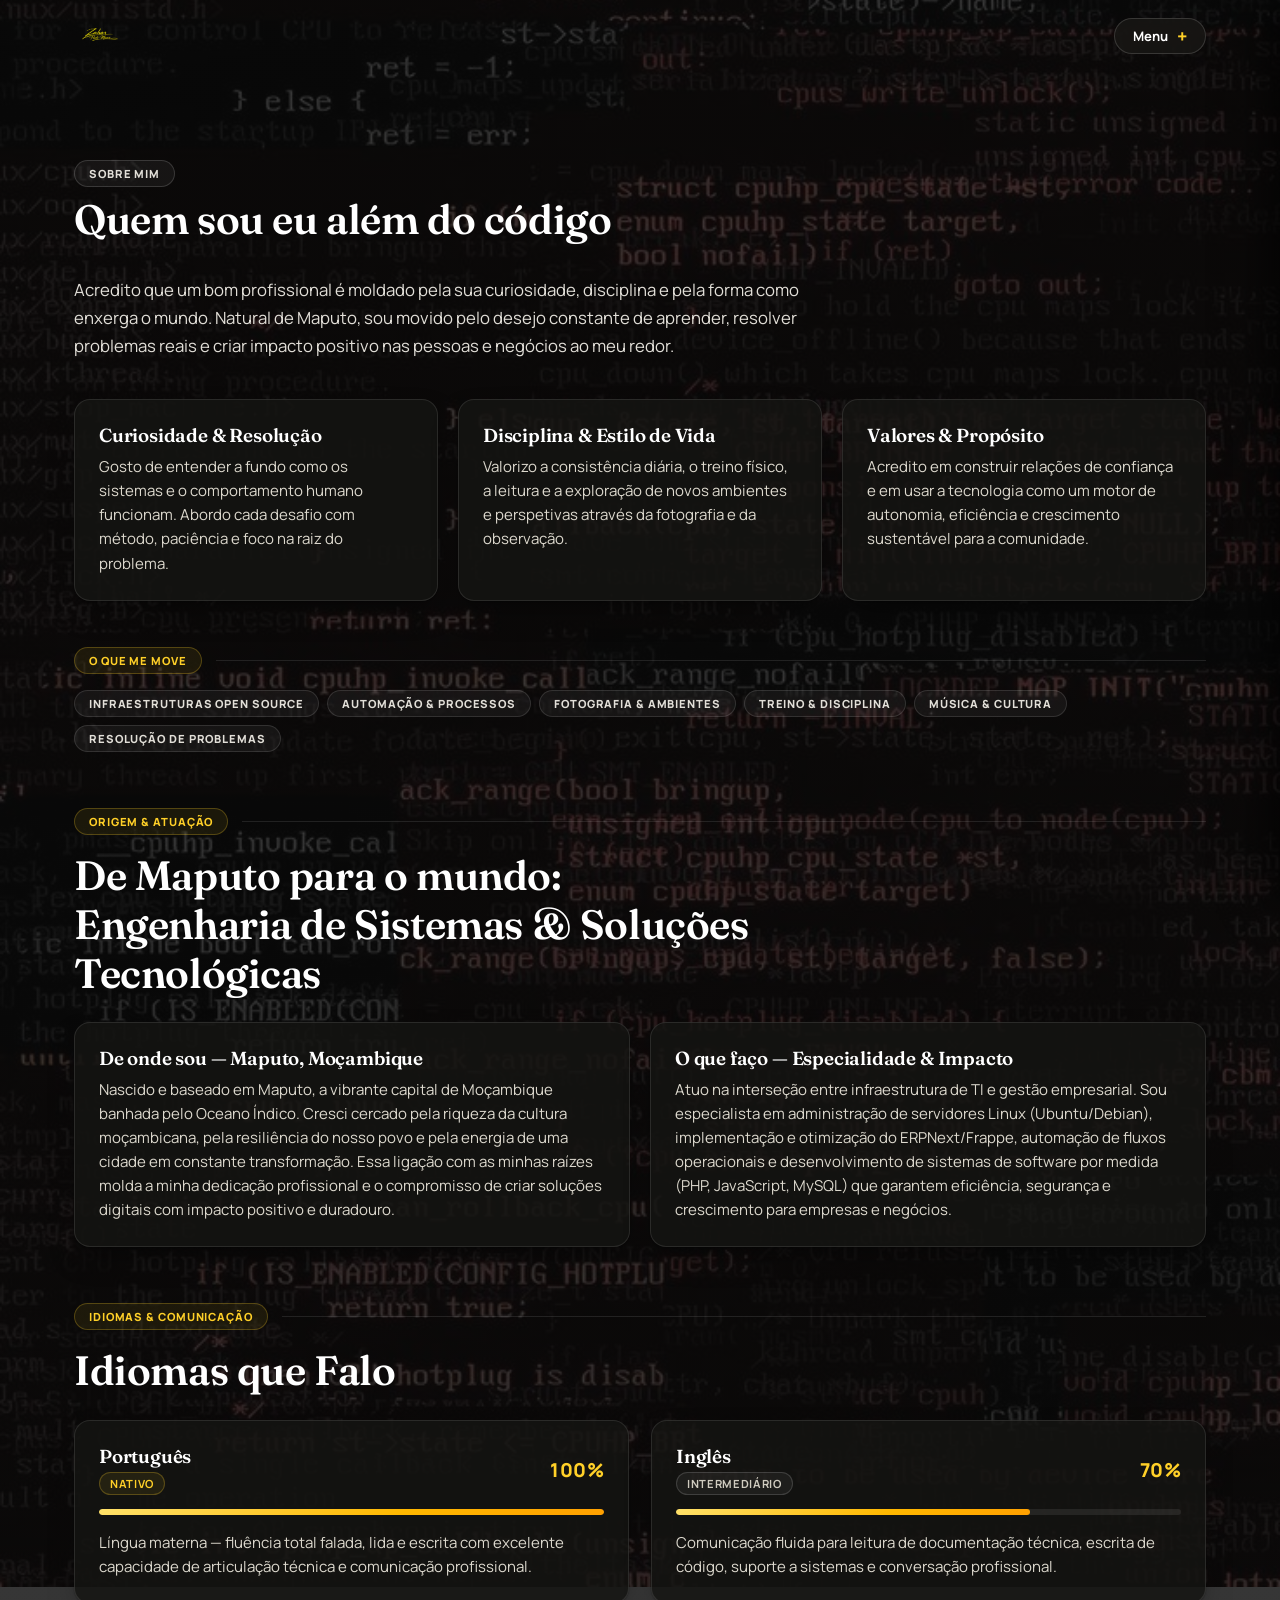
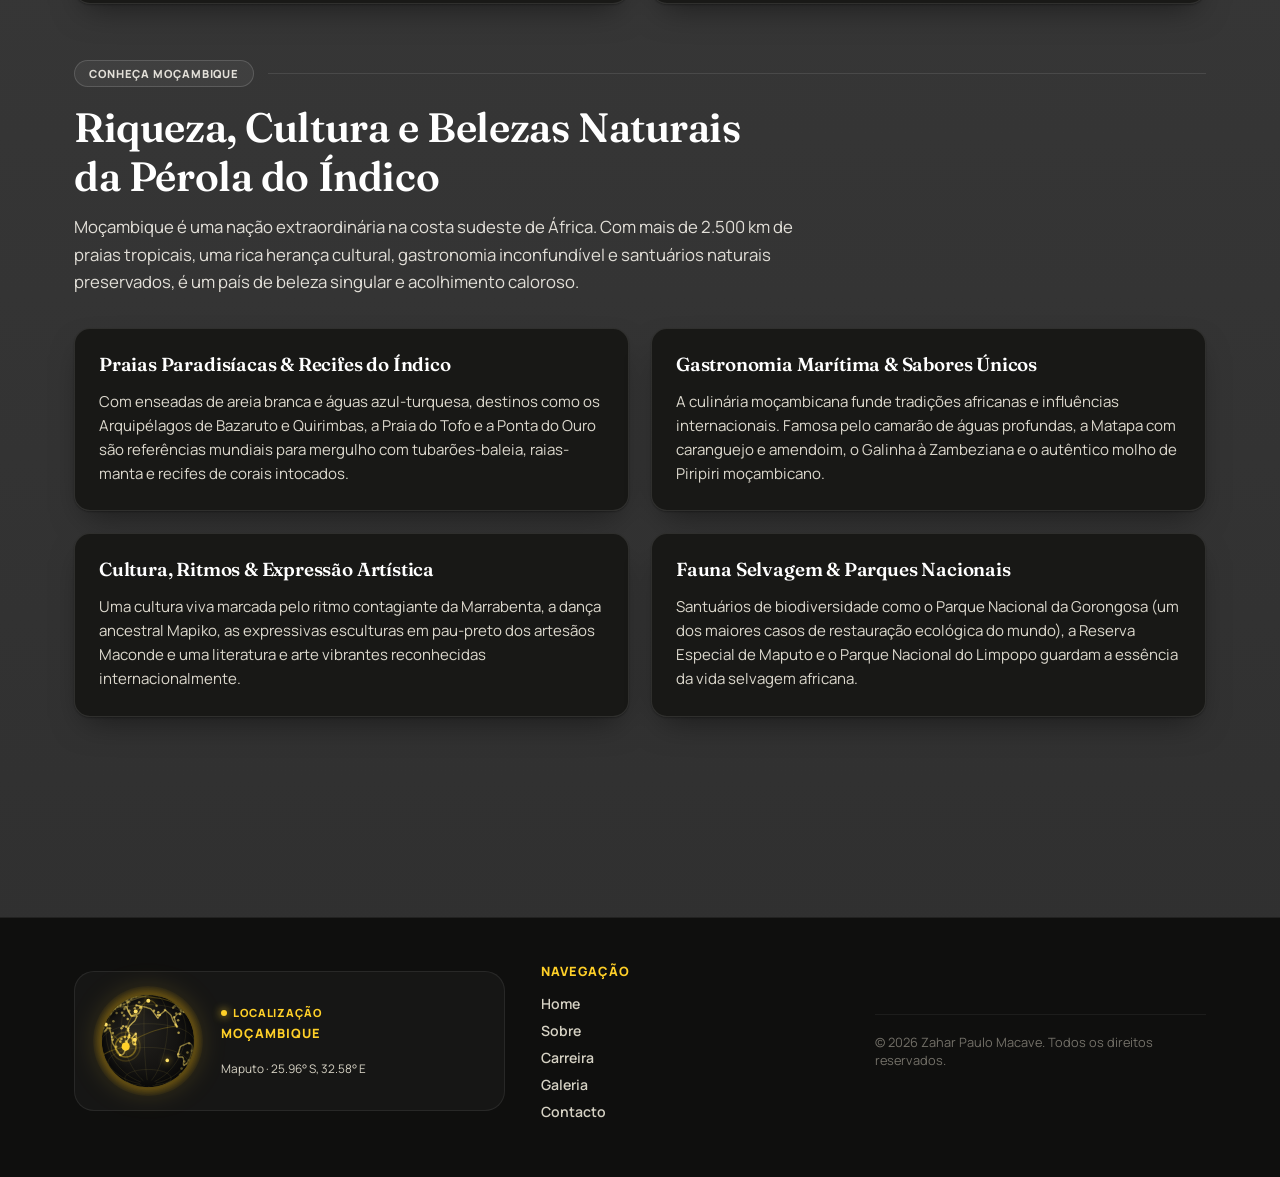
==== commit 715738e6: "initial commit" ====
--- a/about.html
+++ b/about.html
@@ -22,7 +22,7 @@
   <div id="site">
     <header class="site-header">
       <div class="wrap nav-inner">
-        <a href="home.html" class="logo" data-page="home">
+        <a href="index.html" class="logo" data-page="home">
           <img src="assets/signature/ChatGPT Image May 13, 2026, 08_46_43 PM.png" alt="Zahar Paulo Macave" width="180" height="36">
         </a>
         <button class="menu-btn" id="menuBtn" aria-label="Abrir menu" aria-expanded="false" aria-controls="menuPanel">
@@ -39,7 +39,7 @@
         </button>
       </div>
       <nav class="menu-panel-links">
-        <a href="home.html" data-page="home"><span data-i18n="nav.home">Home</span><sup>01</sup></a>
+        <a href="index.html" data-page="home"><span data-i18n="nav.home">Home</span><sup>01</sup></a>
         <a href="about.html" data-page="sobre"><span data-i18n="nav.about">Sobre</span><sup>02</sup></a>
         <a href="skills.html" data-page="carreira"><span data-i18n="nav.career">Carreira</span><sup>03</sup></a>
         <a href="galeria.html" data-page="galeria"><span data-i18n="nav.gallery">Galeria</span><sup>04</sup></a>
@@ -239,7 +239,7 @@
           <div class="footer-col">
             <h4 data-i18n="footer.nav.title">Navegação</h4>
             <div class="footer-links">
-              <a href="home.html" data-i18n="nav.home">Home</a>
+              <a href="index.html" data-i18n="nav.home">Home</a>
               <a href="about.html" data-i18n="nav.about">Sobre</a>
               <a href="skills.html" data-i18n="nav.career">Carreira</a>
               <a href="galeria.html" data-i18n="nav.gallery">Galeria</a>
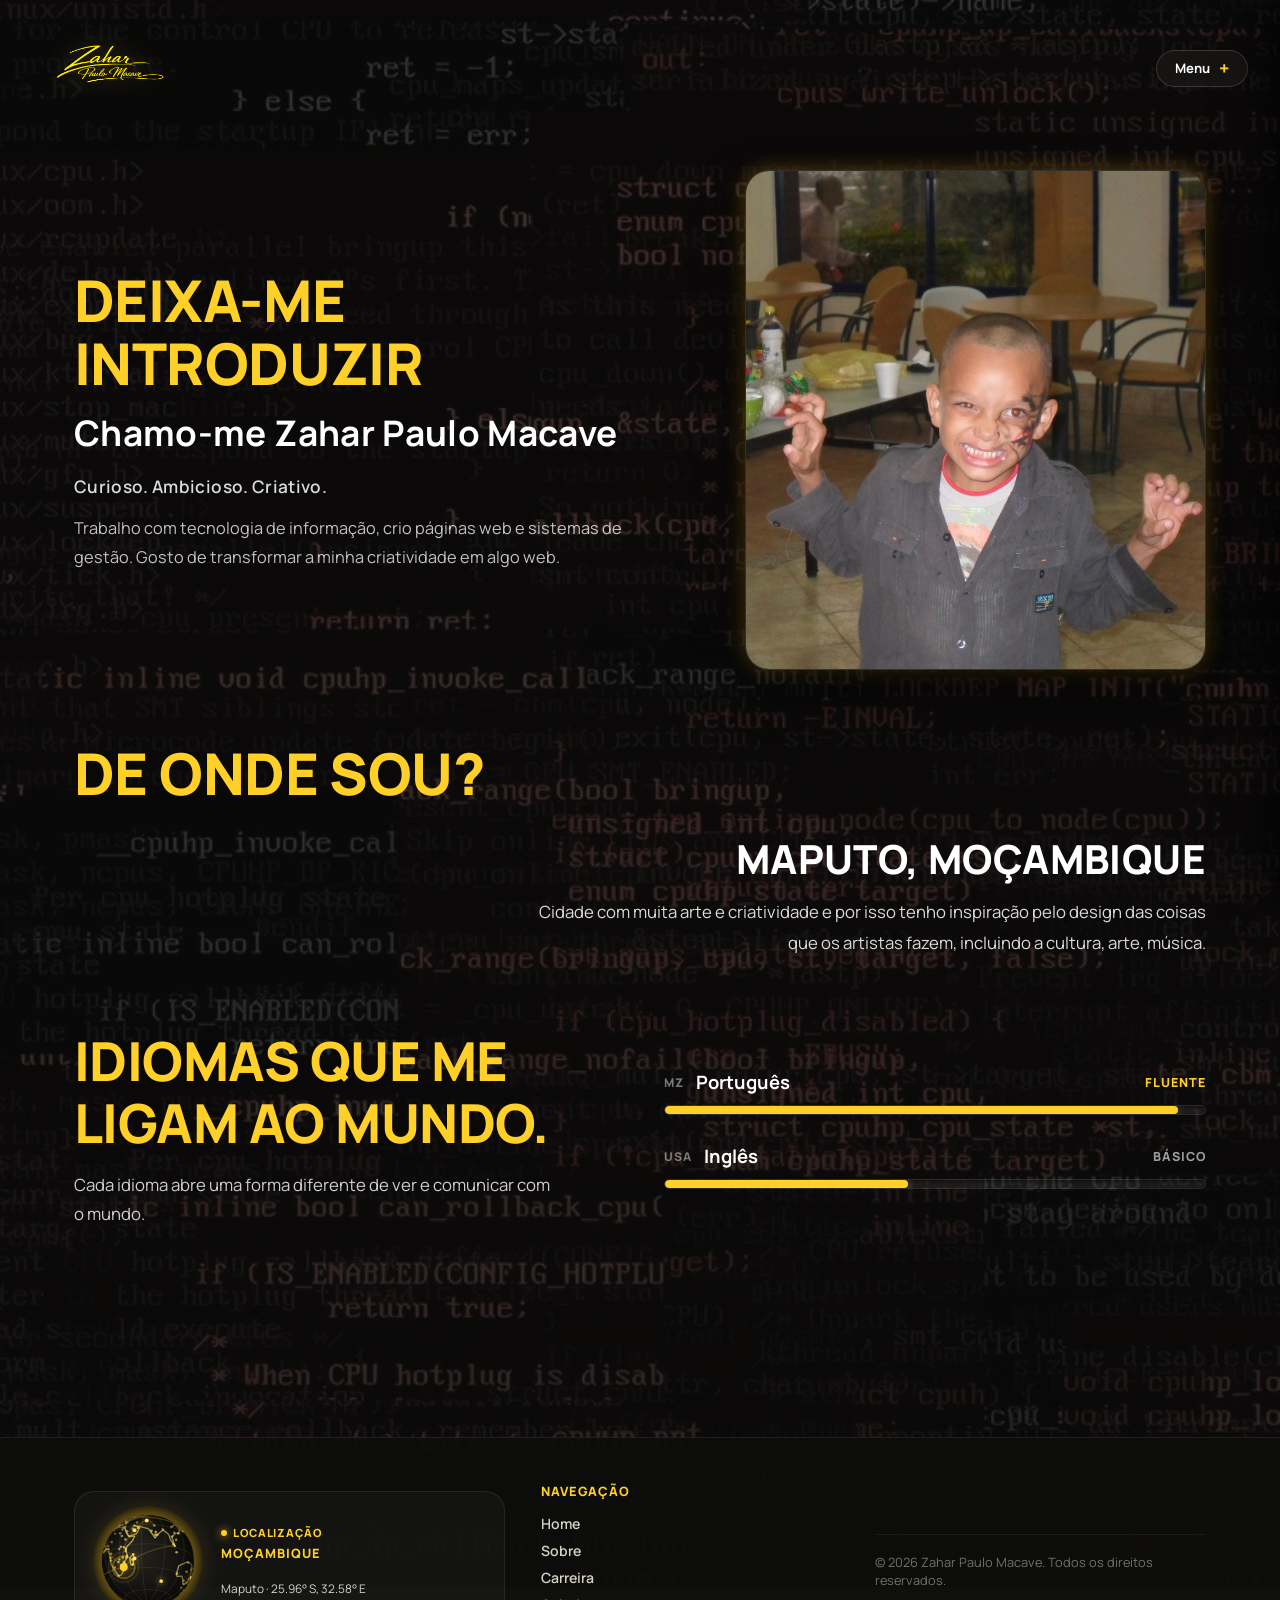
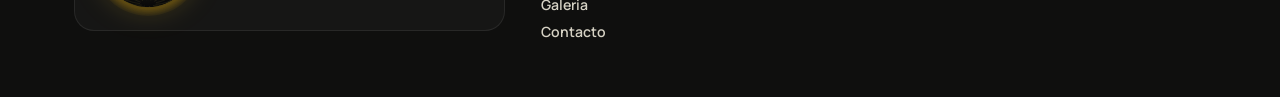
==== commit 9961c2cd: "Alteracao de todo conteudo do site" ====
--- a/about.html
+++ b/about.html
@@ -1,29 +1,35 @@
 <!DOCTYPE html>
 <html lang="pt-PT">
+
 <head>
   <meta charset="UTF-8">
   <meta name="viewport" content="width=device-width, initial-scale=1.0">
   <title data-i18n-title="page.title.about">SOBRE MIM</title>
-  <meta name="description" content="Conheça a história, mentalidade, valores e paixões de Zahar Paulo Macave além do código.">
-  
+  <meta name="description"
+    content="Conheça a história, mentalidade, valores e paixões de Zahar Paulo Macave além do código.">
+
   <!-- Favicons -->
   <link rel="apple-touch-icon" sizes="180x180" href="assets/signature/favicon_io/apple-touch-icon.png">
   <link rel="icon" type="image/png" sizes="32x32" href="assets/signature/favicon_io/favicon-32x32.png">
   <link rel="icon" type="image/png" sizes="16x16" href="assets/signature/favicon_io/favicon-16x16.png">
   <link rel="shortcut icon" href="assets/signature/favicon_io/favicon.ico">
+  <link rel="manifest" href="assets/signature/favicon_io/site.webmanifest">
 
   <!-- Google Fonts -->
   <link rel="preconnect" href="https://fonts.googleapis.com">
   <link rel="preconnect" href="https://fonts.gstatic.com" crossorigin>
-  <link href="https://fonts.googleapis.com/css2?family=Anton&family=Fraunces:ital,opsz,wght@0,9..144,400;0,9..144,500;0,9..144,600;0,9..144,700;1,9..144,500&family=Manrope:wght@400;500;600;700;800&display=swap" rel="stylesheet">
+  <link
+    href="https://fonts.googleapis.com/css2?family=Anton&family=Fraunces:ital,opsz,wght@0,9..144,400;0,9..144,500;0,9..144,600;0,9..144,700;1,9..144,500&family=Manrope:wght@400;500;600;700;800&display=swap"
+    rel="stylesheet">
   <link rel="stylesheet" href="assets/css/style.css">
 </head>
+
 <body class="page-about">
   <div id="site">
     <header class="site-header">
       <div class="wrap nav-inner">
         <a href="index.html" class="logo" data-page="home">
-          <img src="assets/signature/ChatGPT Image May 13, 2026, 08_46_43 PM.png" alt="Zahar Paulo Macave" width="180" height="36">
+          <img src="assets/signature/ChatGPT Image May 13, 2026, 08_46_43 PM.png" alt="Zahar Paulo Macave">
         </a>
         <button class="menu-btn" id="menuBtn" aria-label="Abrir menu" aria-expanded="false" aria-controls="menuPanel">
           <span data-i18n="nav.menu">Menu</span> <span class="menu-btn-plus">+</span>
@@ -58,162 +64,95 @@
     <main class="wrap">
       <section class="page active" id="page-sobre">
         <div class="section-tight">
-          <div class="about-head">
-            <div>
-              <div class="eyebrow-row" style="margin-bottom:8px;">
-                <span class="chip alt" data-i18n="about.chip">Sobre mim</span>
-              </div>
-              <h2 class="section-title" style="margin-bottom:0;" data-i18n="about.title">Quem sou eu além do código</h2>
-            </div>
-          </div>
-
-          <p class="section-lede" style="max-width:740px;margin-bottom:40px;" data-i18n="about.lede">
-            Acredito que um bom profissional é moldado pela sua curiosidade, disciplina e pela forma como enxerga o mundo. Natural de Maputo, sou movido pelo desejo constante de aprender, resolver problemas reais e criar impacto positivo nas pessoas e negócios ao meu redor.
-          </p>
-
-          <div class="grid-3" style="margin-bottom:46px;">
-            <div class="plain-card">
-              <h3 data-i18n="about.card1.title">Curiosidade &amp; Resolução</h3>
-              <p data-i18n="about.card1.text">Gosto de entender a fundo como os sistemas e o comportamento humano funcionam. Abordo cada desafio com método, paciência e foco na raiz do problema.</p>
-            </div>
-            <div class="plain-card">
-              <h3 data-i18n="about.card2.title">Disciplina &amp; Estilo de Vida</h3>
-              <p data-i18n="about.card2.text">Valorizo a consistência diária, o treino físico, a leitura e a exploração de novos ambientes e perspetivas através da fotografia e da observação.</p>
-            </div>
-            <div class="plain-card">
-              <h3 data-i18n="about.card3.title">Valores &amp; Propósito</h3>
-              <p data-i18n="about.card3.text">Acredito em construir relações de confiança e em usar a tecnologia como um motor de autonomia, eficiência e crescimento sustentável para a comunidade.</p>
-            </div>
-          </div>
-
-          <div class="eyebrow-row">
-            <span class="chip" data-i18n="about.interests.title">O que me move</span>
-            <div class="rule"></div>
-          </div>
-          <div class="tag-row" style="margin-bottom:56px;">
-            <span class="chip outline" data-i18n="about.tag.1">Infraestruturas Open Source</span>
-            <span class="chip outline" data-i18n="about.tag.2">Automação &amp; Processos</span>
-            <span class="chip outline" data-i18n="about.tag.3">Fotografia &amp; Ambientes</span>
-            <span class="chip outline" data-i18n="about.tag.4">Treino &amp; Disciplina</span>
-            <span class="chip outline" data-i18n="about.tag.5">Música &amp; Cultura</span>
-            <span class="chip outline" data-i18n="about.tag.6">Resolução de Problemas</span>
-          </div>
-
-          <!-- SEÇÃO: DE ONDE SOU & O QUE FAÇO -->
-          <div style="margin-bottom:56px;">
-            <div class="eyebrow-row">
-              <span class="chip" data-i18n="about.origin.chip">Origem &amp; Atuação</span>
-              <div class="rule"></div>
-            </div>
-            <h2 class="section-title" style="margin-bottom:14px;" data-i18n="about.origin.title">De Maputo para o mundo: Engenharia de Sistemas &amp; Soluções Tecnológicas</h2>
-            
-            <div class="grid-2" style="margin-top:24px;">
-              <div class="plain-card">
-                <h3 data-i18n="about.origin.loc_title">De onde sou — Maputo, Moçambique</h3>
-                <p data-i18n="about.origin.loc_text">
-                  Nascido e baseado em Maputo, a vibrante capital de Moçambique banhada pelo Oceano Índico. Cresci cercado pela riqueza da cultura moçambicana, pela resiliência do nosso povo e pela energia de uma cidade em constante transformação. Essa ligação com as minhas raízes molda a minha dedicação profissional e o compromisso de criar soluções digitais com impacto positivo e duradouro.
+
+          <!-- SEÇÃO 1: DEIXA-ME INTRODUZIR (ESTRUTURA SPLIT TEXTO + SLIDER DE IMAGEM) -->
+          <div class="about-section who-section" style="margin-bottom: 72px;">
+            <div class="who-split-layout">
+              <!-- COLUNA DA ESQUERDA: TEXTO -->
+              <div class="who-text-col">
+                <h1 class="who-main-title" data-i18n="about.who.title">DEIXA-ME INTRODUZIR</h1>
+                <h2 class="who-name-heading" data-i18n="about.who.name">Chamo-me Zahar Paulo Macave</h2>
+                <p class="who-traits-line" data-i18n="about.who.traits">Curioso. Ambicioso. Criativo.</p>
+                <p class="who-desc-text" data-i18n="about.who.desc">
+                  Trabalho com tecnologia de informação, crio páginas web e sistemas de gestão. Gosto de transformar a minha criatividade em algo web.
                 </p>
               </div>
 
-              <div class="plain-card">
-                <h3 data-i18n="about.origin.work_title">O que faço — Especialidade &amp; Impacto</h3>
-                <p data-i18n="about.origin.work_text">
-                  Atuo na interseção entre infraestrutura de TI e gestão empresarial. Sou especialista em administração de servidores Linux (Ubuntu/Debian), implementação e otimização do ERPNext/Frappe, automação de fluxos operacionais e desenvolvimento de sistemas de software por medida (PHP, JavaScript, MySQL) que garantem eficiência, segurança e crescimento para empresas e negócios.
+              <!-- COLUNA DA DIREITA: SLIDER DE FOTOS -->
+              <div class="who-photo-slider" id="whoPhotoSlider">
+                <div class="who-slider-track" id="whoSliderTrack">
+                  <div class="who-slide active">
+                    <img src="assets/imgs/pessoais/0122.jpeg" alt="Zahar Paulo Macave 1" loading="lazy" decoding="async">
+                  </div>
+                  <div class="who-slide">
+                    <img src="assets/imgs/pessoais/0123.jpeg" alt="Zahar Paulo Macave 2" loading="lazy" decoding="async">
+                  </div>
+                  <div class="who-slide">
+                    <img src="assets/imgs/pessoais/0121.jpeg" alt="Zahar Paulo Macave 3" loading="lazy" decoding="async">
+                  </div>
+                </div>
+              </div>
+            </div>
+          </div>
+
+          <!-- SEÇÃO 2: DE ONDE SOU? (ESTRUTURA REFERÊNCIA) -->
+          <div class="about-section where-section" style="margin-bottom: 72px;">
+            <!-- TÍTULO PRINCIPAL -->
+            <h1 class="where-main-title" data-i18n="about.where.title">DE ONDE SOU?</h1>
+
+            <!-- BLOCO ALINHADO À DIREITA COM O NOME DA CIDADE E O TEXTO -->
+            <div class="where-content-right">
+              <h2 class="where-city-heading" data-i18n="about.where.location">MAPUTO, MOÇAMBIQUE</h2>
+              <p class="where-desc-text" data-i18n="about.where.desc">
+                Cidade com muita arte e criatividade e por isso tenho inspiração pelo design das coisas que os artistas fazem, incluindo a cultura, arte, música.
+              </p>
+            </div>
+          </div>
+
+          <!-- SEÇÃO 3: IDIOMAS QUE ME LIGAM AO MUNDO (ESTRUTURA REFERÊNCIA) -->
+          <div class="about-section lang-section-split" style="margin-bottom: 48px;">
+            <div class="lang-split-layout">
+              <!-- COLUNA ESQUERDA: TÍTULO & SUBTÍTULO -->
+              <div class="lang-text-col">
+                <h1 class="lang-main-title" data-i18n="about.lang.title">IDIOMAS QUE ME LIGAM AO MUNDO.</h1>
+                <p class="lang-desc-text" data-i18n="about.lang.desc">
+                  Cada idioma abre uma forma diferente de ver e comunicar com o mundo.
                 </p>
               </div>
-            </div>
-          </div>
-
-          <!-- SEÇÃO: IDIOMAS & COMUNICAÇÃO -->
-          <div style="margin-bottom:56px;">
-            <div class="eyebrow-row">
-              <span class="chip" data-i18n="about.lang_section.chip">Idiomas &amp; Comunicação</span>
-              <div class="rule"></div>
-            </div>
-            <h2 class="section-title" style="margin-bottom:24px;" data-i18n="about.lang_section.title">Idiomas que Falo</h2>
-
-            <div class="grid-2" style="gap:22px;">
-              <!-- Português -->
-              <div class="plain-card lang-card">
-                <div>
-                  <div class="lang-card-header">
-                    <div>
-                      <h3 style="margin:0;" data-i18n="about.lang1.name">Português</h3>
-                      <span class="lang-badge native" data-i18n="about.lang1.level">Nativo</span>
+
+              <!-- COLUNA DIREITA: LISTA DE IDIOMAS COM MOTION BARS -->
+              <div class="lang-list-col">
+                <!-- Item 1: Português -->
+                <div class="lang-item-row">
+                  <div class="lang-item-header">
+                    <div class="lang-item-name-group">
+                      <span class="lang-code-tag">MZ</span>
+                      <span class="lang-item-name" data-i18n="about.lang.pt.name">Português</span>
                     </div>
-                    <span class="lang-percent">100%</span>
-                  </div>
-                  <div class="lang-bar-track">
-                    <div class="lang-bar-fill" style="width: 100%;"></div>
+                    <span class="lang-item-level native" data-i18n="about.lang.pt.level">FLUENTE</span>
+                  </div>
+                  <div class="lang-motion-container">
+                    <div class="lang-motion-bar bar-pt"></div>
                   </div>
                 </div>
-                <p style="margin-top:16px; margin-bottom:0;" data-i18n="about.lang1.desc">
-                  Língua materna — fluência total falada, lida e escrita com excelente capacidade de articulação técnica e comunicação profissional.
-                </p>
-              </div>
-
-              <!-- Inglês -->
-              <div class="plain-card lang-card">
-                <div>
-                  <div class="lang-card-header">
-                    <div>
-                      <h3 style="margin:0;" data-i18n="about.lang2.name">Inglês</h3>
-                      <span class="lang-badge intermediate" data-i18n="about.lang2.level">Intermediário</span>
+
+                <!-- Item 2: Inglês -->
+                <div class="lang-item-row">
+                  <div class="lang-item-header">
+                    <div class="lang-item-name-group">
+                      <span class="lang-code-tag">USA</span>
+                      <span class="lang-item-name" data-i18n="about.lang.en.name">Inglês</span>
                     </div>
-                    <span class="lang-percent">70%</span>
-                  </div>
-                  <div class="lang-bar-track">
-                    <div class="lang-bar-fill" style="width: 70%;"></div>
+                    <span class="lang-item-level basic" data-i18n="about.lang.en.level">BÁSICO</span>
+                  </div>
+                  <div class="lang-motion-container">
+                    <div class="lang-motion-bar bar-en"></div>
                   </div>
                 </div>
-                <p style="margin-top:16px; margin-bottom:0;" data-i18n="about.lang2.desc">
-                  Comunicação fluida para leitura de documentação técnica, escrita de código, suporte a sistemas e conversação profissional.
-                </p>
-              </div>
-            </div>
-          </div>
-
-          <!-- SEÇÃO: O QUE TEM EM MOÇAMBIQUE -->
-          <div style="margin-bottom:40px;">
-            <div class="eyebrow-row">
-              <span class="chip alt" data-i18n="about.moz.chip">Conheça Moçambique</span>
-              <div class="rule"></div>
-            </div>
-            <h2 class="section-title" style="margin-bottom:12px;" data-i18n="about.moz.title">Riqueza, Cultura e Belezas Naturais da Pérola do Índico</h2>
-            <p class="section-lede" style="max-width:760px; margin-bottom:32px;" data-i18n="about.moz.lede">
-              Moçambique é uma nação extraordinária na costa sudeste de África. Com mais de 2.500 km de praias tropicais, uma rica herança cultural, gastronomia inconfundível e santuários naturais preservados, é um país de beleza singular e acolhimento caloroso.
-            </p>
-
-            <div class="grid-2" style="gap:22px;">
-              <div class="plain-card moz-card">
-                <h3 data-i18n="about.moz.card1.title">Praias Paradisíacas &amp; Recifes do Índico</h3>
-                <p data-i18n="about.moz.card1.text">
-                  Com enseadas de areia branca e águas azul-turquesa, destinos como os Arquipélagos de Bazaruto e Quirimbas, a Praia do Tofo e a Ponta do Ouro são referências mundiais para mergulho com tubarões-baleia, raias-manta e recifes de corais intocados.
-                </p>
-              </div>
-
-              <div class="plain-card moz-card">
-                <h3 data-i18n="about.moz.card2.title">Gastronomia Marítima &amp; Sabores Únicos</h3>
-                <p data-i18n="about.moz.card2.text">
-                  A culinária moçambicana funde tradições africanas e influências internacionais. Famosa pelo camarão de águas profundas, a Matapa com caranguejo e amendoim, o Galinha à Zambeziana e o autêntico molho de Piripiri moçambicano.
-                </p>
-              </div>
-
-              <div class="plain-card moz-card">
-                <h3 data-i18n="about.moz.card3.title">Cultura, Ritmos &amp; Expressão Artística</h3>
-                <p data-i18n="about.moz.card3.text">
-                  Uma cultura viva marcada pelo ritmo contagiante da Marrabenta, a dança ancestral Mapiko, as expressivas esculturas em pau-preto dos artesãos Maconde e uma literatura e arte vibrantes reconhecidas internacionalmente.
-                </p>
-              </div>
-
-              <div class="plain-card moz-card">
-                <h3 data-i18n="about.moz.card4.title">Fauna Selvagem &amp; Parques Nacionais</h3>
-                <p data-i18n="about.moz.card4.text">
-                  Santuários de biodiversidade como o Parque Nacional da Gorongosa (um dos maiores casos de restauração ecológica do mundo), a Reserva Especial de Maputo e o Parque Nacional do Limpopo guardam a essência da vida selvagem africana.
-                </p>
-              </div>
-            </div>
-          </div>
+              </div>
+            </div>
+          </div>
+
         </div>
       </section>
     </main>
@@ -248,15 +187,17 @@
           </div>
 
           <!-- Coluna 3: Contacto & Info -->
-      
-
-        <div class="footer-bottom">
-          <p>© <span id="year"></span> Zahar Paulo Macave. <span data-i18n="footer.rights">Todos os direitos reservados.</span></p>
+
+
+          <div class="footer-bottom">
+            <p>© <span id="year"></span> Zahar Paulo Macave. <span data-i18n="footer.rights">Todos os direitos
+                reservados.</span></p>
+          </div>
         </div>
-      </div>
     </footer>
   </div>
 
   <script src="assets/js/index.js" defer></script>
 </body>
+
 </html>
--- a/assets/css/style.css
+++ b/assets/css/style.css
@@ -1,1321 +1,2926 @@
-  :root{
-    --bg:#FAF9F5;
-    --bg-alt:#F2F0E9;
-    --ink:#1C1B18;
-    --muted:#D6D2C4;
-    --line:rgba(255,255,255,0.1);
-    --card:#161513;
+  :root {
+    --bg: #FAF9F5;
+    --bg-alt: #F2F0E9;
+    --ink: #1C1B18;
+    --muted: #D6D2C4;
+    --line: rgba(255, 255, 255, 0.1);
+    --card: #161513;
 
     /* PALETA AMARELO COM GRADIENTE */
-    --yellow-light:#FFF275;
-    --yellow:#FFD028;
-    --yellow-deep:#F5AF19;
-    --yellow-dark:#E6A100;
-    --yellow-grad:linear-gradient(135deg, #FFE169 0%, #FFB800 60%, #FFA000 100%);
-    --yellow-grad-text:linear-gradient(135deg, #FFF7B2 0%, #FFD028 45%, #FFA500 100%);
-    --yellow-glow:rgba(255, 184, 0, 0.35);
-
-    --green:#8FE3A0;
-    --green-deep:#4CAF6C;
-    --coral:#FF9E6D;
-    --coral-deep:#E77A45;
-    --radius-lg:24px;
-    --radius-md:16px;
-    --radius-sm:10px;
-    --shadow:0 1px 2px rgba(0,0,0,0.3), 0 14px 32px -12px rgba(0,0,0,0.5);
-
-    --home-bg:#0A0A0A;
-    --home-bg-2:#141311;
-  }
-
-  *{margin:0;padding:0;box-sizing:border-box;}
-
-  html{
-    scroll-behavior:smooth;
-  }
-
-  body{
-    font-family:'Manrope', sans-serif;
+    --yellow-light: #FFF275;
+    --yellow: #FFD028;
+    --yellow-deep: #F5AF19;
+    --yellow-dark: #E6A100;
+    --yellow-grad: linear-gradient(135deg, #FFE169 0%, #FFB800 60%, #FFA000 100%);
+    --yellow-grad-text: linear-gradient(135deg, #FFF7B2 0%, #FFD028 45%, #FFA500 100%);
+    --yellow-glow: rgba(255, 184, 0, 0.35);
+
+    --green: #8FE3A0;
+    --green-deep: #4CAF6C;
+    --coral: #FF9E6D;
+    --coral-deep: #E77A45;
+    --radius-lg: 24px;
+    --radius-md: 16px;
+    --radius-sm: 10px;
+    --shadow: 0 1px 2px rgba(0, 0, 0, 0.3), 0 14px 32px -12px rgba(0, 0, 0, 0.5);
+
+    --home-bg: #0A0A0A;
+    --home-bg-2: #141311;
+  }
+
+  * {
+    margin: 0;
+    padding: 0;
+    box-sizing: border-box;
+  }
+
+  html {
+    scroll-behavior: smooth;
+  }
+
+  body {
+    font-family: 'Manrope', -apple-system, BlinkMacSystemFont, 'Segoe UI', Roboto, sans-serif;
     background:
-      radial-gradient(ellipse at 30% 20%, rgba(255,225,105,0.06), transparent 50%),
-      radial-gradient(ellipse at 80% 80%, rgba(255,184,0,0.04), transparent 50%),
+      radial-gradient(ellipse at 30% 20%, rgba(255, 225, 105, 0.06), transparent 50%),
+      radial-gradient(ellipse at 80% 80%, rgba(255, 184, 0, 0.04), transparent 50%),
       var(--home-bg);
-    color:#FFFFFF;
-    min-height:100vh;
-    display:flex;
-    flex-direction:column;
-    overflow-x:hidden;
-    -webkit-font-smoothing:antialiased;
-  }
-
-  body.page-about{
+    color: #FFFFFF;
+    min-height: 100vh;
+    display: flex;
+    flex-direction: column;
+    overflow-x: hidden;
+    -webkit-font-smoothing: antialiased;
+  }
+
+  body.page-about {
     background:
       linear-gradient(rgba(10, 10, 10, 0.78), rgba(10, 10, 10, 0.85)),
       url('../imgs/background/download (4).jpg') no-repeat center center / cover fixed;
   }
 
-  body.page-about .plain-card{
-    background:rgba(21,20,18,0.85);
-    backdrop-filter:blur(8px);
-    -webkit-backdrop-filter:blur(8px);
-  }
-
-  body.page-gallery{
+  body.page-about .plain-card {
+    background: rgba(21, 20, 18, 0.85);
+    backdrop-filter: blur(8px);
+    -webkit-backdrop-filter: blur(8px);
+  }
+
+  body.page-gallery {
     background:
       linear-gradient(rgba(10, 10, 10, 0.8), rgba(10, 10, 10, 0.88)),
       url('../imgs/background/Taehyun.jpg') no-repeat center center / cover fixed;
   }
 
-  body.page-skills{
+  body.page-skills {
     background:
       linear-gradient(rgba(10, 10, 10, 0.8), rgba(10, 10, 10, 0.88)),
       url('../imgs/background/Lego\ The\ Matrix.jpg') no-repeat center center / cover fixed;
   }
 
-  body.page-contact{
+  body.page-contact {
     background:
       linear-gradient(rgba(10, 10, 10, 0.8), rgba(10, 10, 10, 0.88)),
       url('../imgs/background/344455071523983609.jpg') no-repeat center center / cover fixed;
   }
 
-  h1,h2,h3,.display{
-    font-family:'Fraunces', serif;
-    letter-spacing:-0.01em;
-    color:#FFFFFF;
-  }
-
-  a{color:inherit;text-decoration:none;}
-  ul{list-style:none;}
-  button{font-family:inherit;cursor:pointer;}
+  h1,
+  h2,
+  h3,
+  .display,
+  .section-title {
+    font-family: 'Manrope', -apple-system, BlinkMacSystemFont, 'Segoe UI', Roboto, sans-serif;
+    font-weight: 700;
+    letter-spacing: -0.01em;
+    color: #FFFFFF;
+  }
+
+  a {
+    color: inherit;
+    text-decoration: none;
+  }
+
+  ul {
+    list-style: none;
+  }
+
+  button,
+  input,
+  select,
+  textarea {
+    font-family: 'Zen Dots', 'Manrope', sans-serif;
+    cursor: pointer;
+  }
 
   /* ---------------- LOADING SCREEN ---------------- */
-  #loader{
-    position:fixed;inset:0;
-    background:var(--home-bg);
-    z-index:9999;
-    display:flex;
-    flex-direction:column;
-    align-items:center;
-    justify-content:center;
-    gap:24px;
-    opacity:1;
-    visibility:visible;
-    transition:opacity .7s cubic-bezier(.4,0,.2,1), visibility .7s cubic-bezier(.4,0,.2,1);
-  }
-  #loader.hidden{
-    opacity:0;
-    visibility:hidden;
-    pointer-events:none;
-  }
-
-  .loader-mark{
-    width:min(55vw, 320px);
-  }
-  .loader-mark img{
-    width:100%;
-    height:auto;
-    display:block;
-    filter:invert(80%) sepia(85%) saturate(1400%) hue-rotate(350deg) brightness(105%) contrast(105%);
-    clip-path:inset(0 100% 0 0);
-    animation:signIn 1.6s cubic-bezier(.2,.8,.2,1) forwards;
-  }
-  @keyframes signIn{to{clip-path:inset(0 0% 0 0);}}
-
-  .loader-bar-track{
-    width:180px;
-    height:5px;
-    border-radius:99px;
-    background:rgba(255,255,255,0.12);
-    overflow:hidden;
-  }
-  .loader-bar-fill{
-    height:100%;
-    width:0%;
-    border-radius:99px;
-    background:var(--yellow-grad);
-    transition:width .15s linear;
-  }
-  .loader-caption{
-    font-size:.75rem;
-    letter-spacing:.14em;
-    text-transform:uppercase;
-    color:var(--muted);
-    font-weight:600;
-  }
-
-  #site{
-    opacity:1;
-    min-height:100vh;
-    display:flex;
-    flex-direction:column;
-    justify-content:space-between;
-    transition:opacity .4s ease;
+  #loader {
+    position: fixed;
+    inset: 0;
+    background: var(--home-bg);
+    z-index: 9999;
+    display: flex;
+    flex-direction: column;
+    align-items: center;
+    justify-content: center;
+    gap: 24px;
+    opacity: 1;
+    visibility: visible;
+    transition: opacity .7s cubic-bezier(.4, 0, .2, 1), visibility .7s cubic-bezier(.4, 0, .2, 1);
+  }
+
+  #loader.hidden {
+    opacity: 0;
+    visibility: hidden;
+    pointer-events: none;
+  }
+
+  .loader-mark {
+    width: min(70vw, 420px);
+  }
+
+  .loader-mark img {
+    width: 100%;
+    height: auto;
+    display: block;
+    filter: invert(80%) sepia(85%) saturate(1400%) hue-rotate(350deg) brightness(105%) contrast(105%) drop-shadow(0 0 20px rgba(255, 208, 40, 0.4));
+    clip-path: inset(0 100% 0 0);
+    animation: signIn 1.6s cubic-bezier(.2, .8, .2, 1) forwards;
+  }
+
+  @keyframes signIn {
+    to {
+      clip-path: inset(0 0% 0 0);
+    }
+  }
+
+  .loader-bar-track {
+    width: 180px;
+    height: 5px;
+    border-radius: 99px;
+    background: rgba(255, 255, 255, 0.12);
+    overflow: hidden;
+  }
+
+  .loader-bar-fill {
+    height: 100%;
+    width: 0%;
+    border-radius: 99px;
+    background: var(--yellow-grad);
+    transition: width .15s linear;
+  }
+
+  .loader-caption {
+    font-size: .75rem;
+    letter-spacing: .14em;
+    text-transform: uppercase;
+    color: var(--muted);
+    font-weight: 600;
+  }
+
+  #site {
+    opacity: 1;
+    min-height: 100vh;
+    display: flex;
+    flex-direction: column;
+    justify-content: space-between;
+    transition: opacity .4s ease;
   }
 
   /* ---------------- LAYOUT / CHIP ---------------- */
-  .wrap{
-    max-width:1180px;
-    width:100%;
-    margin:0 auto;
-    padding:0 24px;
-  }
-  main.wrap{
-    padding-top:100px;
-    flex:1;
-  }
-
-  .chip{
-    display:inline-flex;
-    align-items:center;
-    gap:8px;
-    background:rgba(255, 208, 40, 0.08);
-    border:1px solid rgba(255, 208, 40, 0.25);
-    color:var(--yellow);
-    font-size:.7rem;
-    font-weight:800;
-    letter-spacing:.08em;
-    text-transform:uppercase;
-    padding:5px 14px;
-    border-radius:99px;
-  }
-  .chip.alt{
-    background:rgba(255, 255, 255, 0.05);
-    border:1px solid rgba(255, 255, 255, 0.15);
-    color:#E2DFD8;
-  }
-  .chip.coral{background:rgba(255, 158, 109, 0.1); border:1px solid rgba(255, 158, 109, 0.3); color:var(--coral);}
-  .chip.outline{background:rgba(255,255,255,0.05);border:1px solid rgba(255,255,255,0.12);color:#E2DFD8;}
-
-  /* ---------------- HEADER (TRANSPARENTE) ---------------- */
-  header.site-header{
-    position:fixed;top:0;left:0;right:0;z-index:300;
-    background:transparent;
-    backdrop-filter:none;
-    -webkit-backdrop-filter:none;
-    border-bottom:none;
-    pointer-events:none;
-  }
-  header.site-header .nav-inner{
-    max-width:1180px;
-    margin:0 auto;
-    padding:18px 24px;
-    display:flex;
-    align-items:center;
-    justify-content:space-between;
-    pointer-events:auto;
-  }
-  .logo{
-    display:flex;align-items:center;
-  }
-  .logo img{
-    height:36px;
-    width:auto;
-    display:block;
-    filter:invert(80%) sepia(85%) saturate(1400%) hue-rotate(350deg) brightness(105%) contrast(105%);
-    transition:transform .25s ease;
-  }
-  .logo:hover img{
-    transform:scale(1.04);
+  .wrap {
+    max-width: 1180px;
+    width: 100%;
+    margin: 0 auto;
+    padding: 0 24px;
+  }
+
+  main.wrap {
+    padding-top: 100px;
+    flex: 1;
+  }
+
+  .chip {
+    display: inline-flex;
+    align-items: center;
+    gap: 8px;
+    background: rgba(255, 208, 40, 0.08);
+    border: 1px solid rgba(255, 208, 40, 0.25);
+    color: var(--yellow);
+    font-size: .7rem;
+    font-weight: 800;
+    letter-spacing: .08em;
+    text-transform: uppercase;
+    padding: 5px 14px;
+    border-radius: 99px;
+  }
+
+  .chip.alt {
+    background: rgba(255, 255, 255, 0.05);
+    border: 1px solid rgba(255, 255, 255, 0.15);
+    color: #E2DFD8;
+  }
+
+  .chip.coral {
+    background: rgba(255, 158, 109, 0.1);
+    border: 1px solid rgba(255, 158, 109, 0.3);
+    color: var(--coral);
+  }
+
+  .chip.outline {
+    background: rgba(255, 255, 255, 0.05);
+    border: 1px solid rgba(255, 255, 255, 0.12);
+    color: #E2DFD8;
+  }
+
+  /* ---------------- HEADER (TRANSPARENTE COM SCROLL REFINADO) ---------------- */
+  header.site-header {
+    position: fixed;
+    top: 0;
+    left: 0;
+    right: 0;
+    z-index: 300;
+    background: transparent;
+    backdrop-filter: none;
+    -webkit-backdrop-filter: none;
+    border-bottom: none;
+    pointer-events: none;
+  }
+
+  header.site-header.scrolled {
+    background: transparent;
+    backdrop-filter: none;
+    -webkit-backdrop-filter: none;
+    border-bottom: none;
+    box-shadow: none;
+  }
+
+  header.site-header .nav-inner {
+    max-width: 100%;
+    margin: 0 auto;
+    padding: 14px 32px;
+    display: flex;
+    align-items: center;
+    justify-content: space-between;
+    pointer-events: auto;
+    transition: padding .35s ease;
+  }
+
+  header.site-header.scrolled .nav-inner {
+    padding: 10px 32px;
+  }
+
+  .logo {
+    display: flex;
+    align-items: center;
+  }
+
+  .logo img {
+    height: clamp(65px, 8.5vw, 110px);
+    width: auto;
+    max-width: min(85vw, 300px);
+    display: block;
+    filter: invert(80%) sepia(85%) saturate(1400%) hue-rotate(350deg) brightness(105%) contrast(105%) drop-shadow(0 0 14px rgba(255, 208, 40, 0.4));
+    transition: height .35s cubic-bezier(0.2, 0.8, 0.2, 1), transform .25s ease, filter .25s ease;
+  }
+
+  header.site-header.scrolled .logo img {
+    height: clamp(38px, 5vw, 48px);
+    filter: invert(80%) sepia(85%) saturate(1400%) hue-rotate(350deg) brightness(105%) contrast(105%) drop-shadow(0 0 8px rgba(255, 208, 40, 0.35));
+  }
+
+  .logo:hover img {
+    transform: scale(1.05);
+    filter: invert(85%) sepia(90%) saturate(1600%) hue-rotate(350deg) brightness(115%) contrast(110%) drop-shadow(0 0 20px rgba(255, 208, 40, 0.7));
   }
 
   /* ---- Menu Button (Leve & Ágil) ---- */
-  .menu-btn{
-    display:inline-flex;
-    align-items:center;gap:8px;
-    background:rgba(24,23,21,0.85);
-    backdrop-filter:blur(10px);
-    -webkit-backdrop-filter:blur(10px);
-    color:#fff;
-    border:1px solid rgba(255,255,255,0.15);
-    padding:8px 18px;
-    border-radius:99px;
-    font-size:.82rem;
-    font-weight:700;
-    letter-spacing:.02em;
-    transition:transform .2s ease, border-color .2s ease, box-shadow .2s ease, background .2s ease;
-    cursor:pointer;
-  }
-  .menu-btn:hover{
-    background:#22201D;
-    border-color:var(--yellow);
-    transform:translateY(-1px);
-    box-shadow:0 4px 16px -2px var(--yellow-glow);
-  }
-  .menu-btn:active{
-    transform:scale(0.97);
-  }
-  .menu-btn-plus{
-    display:inline-block;
-    color:var(--yellow);
-    font-size:1.15rem;
-    line-height:1;
-    font-weight:800;
-    transition:transform .3s ease;
-  }
-  .menu-btn.open .menu-btn-plus{
-    transform:rotate(135deg);
+  .menu-btn {
+    display: inline-flex;
+    align-items: center;
+    gap: 8px;
+    background: rgba(24, 23, 21, 0.85);
+    backdrop-filter: blur(10px);
+    -webkit-backdrop-filter: blur(10px);
+    color: #fff;
+    border: 1px solid rgba(255, 255, 255, 0.15);
+    padding: 8px 18px;
+    border-radius: 99px;
+    font-size: .82rem;
+    font-weight: 700;
+    letter-spacing: .02em;
+    transition: transform .2s ease, border-color .2s ease, box-shadow .2s ease, background .2s ease;
+    cursor: pointer;
+  }
+
+  .menu-btn:hover {
+    background: #22201D;
+    border-color: var(--yellow);
+    transform: translateY(-1px);
+    box-shadow: 0 4px 16px -2px var(--yellow-glow);
+  }
+
+  .menu-btn:active {
+    transform: scale(0.97);
+  }
+
+  .menu-btn-plus {
+    display: inline-block;
+    color: var(--yellow);
+    font-size: 1.15rem;
+    line-height: 1;
+    font-weight: 800;
+    transition: transform .3s ease;
+  }
+
+  .menu-btn.open .menu-btn-plus {
+    transform: rotate(135deg);
   }
 
   /* ---- Sliding Menu Panel (Leve, Rápido e Elegante) ---- */
-  .menu-backdrop{
-    position:fixed;inset:0;
-    background:rgba(0,0,0,0.6);
-    z-index:490;
-    opacity:0;visibility:hidden;
-    transition:opacity .3s ease, visibility .3s ease;
-  }
-  .menu-backdrop.open{
-    opacity:1;visibility:visible;
-  }
-
-  .menu-panel{
-    position:fixed;top:0;right:0;bottom:0;
-    width:min(340px, 85vw);
-    background:#141312;
-    border-left:1px solid rgba(255,255,255,0.1);
-    z-index:500;
-    padding:22px 26px 28px;
-    display:flex;flex-direction:column;
-    transform:translateX(100%);
-    transition:transform .32s cubic-bezier(0.2, 0.9, 0.3, 1);
-    box-shadow:-15px 0 40px rgba(0,0,0,0.6);
-    will-change:transform;
-  }
-  .menu-panel.open{
-    transform:translateX(0);
-  }
-
-  .menu-panel-top{
-    display:flex;justify-content:flex-end;align-items:center;
-    margin-bottom:20px;
-  }
-  .menu-close{
-    display:inline-flex;
-    align-items:center;gap:8px;
-    background:rgba(24,23,21,0.85);
-    backdrop-filter:blur(10px);
-    -webkit-backdrop-filter:blur(10px);
-    color:#fff;
-    border:1px solid rgba(255,255,255,0.15);
-    padding:8px 18px;
-    border-radius:99px;
-    font-size:.82rem;
-    font-weight:700;
-    letter-spacing:.02em;
-    transition:transform .2s ease, border-color .2s ease, box-shadow .2s ease, background .2s ease;
-    cursor:pointer;
-  }
-  .menu-close:hover{
-    background:#22201D;
-    border-color:var(--yellow);
-    transform:translateY(-1px);
-    box-shadow:0 4px 16px -2px var(--yellow-glow);
-  }
-  .menu-close:active{
-    transform:scale(0.97);
-  }
-  .menu-close-x{
-    display:inline-block;
-    color:var(--yellow);
-    font-size:1.15rem;
-    line-height:1;
-    font-weight:800;
-    transition:transform .3s ease;
-  }
-  .menu-close:hover .menu-close-x{
-    transform:rotate(90deg);
+  .menu-backdrop {
+    position: fixed;
+    inset: 0;
+    background: rgba(0, 0, 0, 0.6);
+    z-index: 490;
+    opacity: 0;
+    visibility: hidden;
+    transition: opacity .3s ease, visibility .3s ease;
+  }
+
+  .menu-backdrop.open {
+    opacity: 1;
+    visibility: visible;
+  }
+
+  .menu-panel {
+    position: fixed;
+    top: 0;
+    right: 0;
+    bottom: 0;
+    width: min(340px, 85vw);
+    background: #141312;
+    border-left: 1px solid rgba(255, 255, 255, 0.1);
+    z-index: 500;
+    padding: 22px 26px 28px;
+    display: flex;
+    flex-direction: column;
+    transform: translateX(100%);
+    transition: transform .32s cubic-bezier(0.2, 0.9, 0.3, 1);
+    box-shadow: -15px 0 40px rgba(0, 0, 0, 0.6);
+    will-change: transform;
+  }
+
+  .menu-panel.open {
+    transform: translateX(0);
+  }
+
+  .menu-panel-top {
+    display: flex;
+    justify-content: flex-end;
+    align-items: center;
+    margin-bottom: 20px;
+  }
+
+  .menu-close {
+    display: inline-flex;
+    align-items: center;
+    gap: 8px;
+    background: rgba(24, 23, 21, 0.85);
+    backdrop-filter: blur(10px);
+    -webkit-backdrop-filter: blur(10px);
+    color: #fff;
+    border: 1px solid rgba(255, 255, 255, 0.15);
+    padding: 8px 18px;
+    border-radius: 99px;
+    font-size: .82rem;
+    font-weight: 700;
+    letter-spacing: .02em;
+    transition: transform .2s ease, border-color .2s ease, box-shadow .2s ease, background .2s ease;
+    cursor: pointer;
+  }
+
+  .menu-close:hover {
+    background: #22201D;
+    border-color: var(--yellow);
+    transform: translateY(-1px);
+    box-shadow: 0 4px 16px -2px var(--yellow-glow);
+  }
+
+  .menu-close:active {
+    transform: scale(0.97);
+  }
+
+  .menu-close-x {
+    display: inline-block;
+    color: var(--yellow);
+    font-size: 1.15rem;
+    line-height: 1;
+    font-weight: 800;
+    transition: transform .3s ease;
+  }
+
+  .menu-close:hover .menu-close-x {
+    transform: rotate(90deg);
   }
 
   /* ---- Menu Links ---- */
-  .menu-panel-links{
-    display:flex;flex-direction:column;
-    gap:4px;
-    flex:1;
-    justify-content:center;
-  }
-  .menu-panel-links a{
-    display:flex;align-items:baseline;justify-content:space-between;
-    text-align:left;background:none;border:none;
-    font-family:'Anton', sans-serif;
-    font-weight:400;
-    text-transform:uppercase;
-    letter-spacing:.02em;
-    font-size:clamp(1.6rem, 5vw, 2.1rem);
-    color:rgba(255,255,255,0.8);
-    padding:10px 8px;
-    border-radius:8px;
-    transition:color .2s ease, transform .2s ease, background .2s ease;
-  }
-  .menu-panel-links a sup{
-    font-family:'Manrope',sans-serif;
-    font-size:.75rem;
-    font-weight:800;
-    color:var(--yellow);
-    transition:color .2s ease;
-  }
-  .menu-panel-links a:hover{
-    color:var(--yellow-light);
-    transform:translateX(6px);
-    background:rgba(255,255,255,0.03);
-  }
-  .menu-panel-links a:hover sup{
-    color:#fff;
-  }
-  .menu-panel-links a.active{
-    background:var(--yellow-grad-text);
-    -webkit-background-clip:text;
-    -webkit-text-fill-color:transparent;
-  }
-  .menu-panel-links a.active sup{
-    color:var(--yellow);
-    -webkit-text-fill-color:var(--yellow);
+  .menu-panel-links {
+    display: flex;
+    flex-direction: column;
+    gap: 4px;
+    flex: 1;
+    justify-content: center;
+  }
+
+  .menu-panel-links a {
+    display: flex;
+    align-items: baseline;
+    justify-content: space-between;
+    text-align: left;
+    background: none;
+    border: none;
+    font-family: 'Zen Dots', sans-serif;
+    font-weight: 400;
+    text-transform: uppercase;
+    letter-spacing: .02em;
+    font-size: clamp(1.6rem, 5vw, 2.1rem);
+    color: rgba(255, 255, 255, 0.8);
+    padding: 10px 8px;
+    border-radius: 8px;
+    transition: color .2s ease, transform .2s ease, background .2s ease;
+  }
+
+  .menu-panel-links a sup {
+    font-family: 'Manrope', sans-serif;
+    font-size: .75rem;
+    font-weight: 800;
+    color: var(--yellow);
+    transition: color .2s ease;
+  }
+
+  .menu-panel-links a:hover {
+    color: var(--yellow-light);
+    transform: translateX(6px);
+    background: rgba(255, 255, 255, 0.03);
+  }
+
+  .menu-panel-links a:hover sup {
+    color: #fff;
+  }
+
+  .menu-panel-links a.active {
+    background: var(--yellow-grad-text);
+    -webkit-background-clip: text;
+    -webkit-text-fill-color: transparent;
+  }
+
+  .menu-panel-links a.active sup {
+    color: var(--yellow);
+    -webkit-text-fill-color: var(--yellow);
   }
 
   /* ---- Menu Language Box ---- */
-  .menu-panel-lang{
-    display:flex;align-items:center;justify-content:space-between;
-    border:1px solid rgba(255,255,255,0.1);
-    border-radius:99px;
-    padding:10px 18px;
-    margin-top:16px;
-    background:rgba(255,255,255,0.03);
-  }
-  .menu-panel-lang > span{
-    font-size:.7rem;font-weight:800;letter-spacing:.08em;text-transform:uppercase;color:var(--muted);
-  }
-  .lang-toggle{display:flex;align-items:center;gap:4px;font-size:.82rem;font-weight:700;color:var(--muted);}
-  .lang-opt{
-    background:none;border:none;color:var(--muted);font-weight:700;font-size:.82rem;
-    padding:4px 9px;border-radius:99px;
-    transition:all .2s ease;
-    cursor:pointer;
-  }
-  .lang-opt:hover{color:#fff;}
-  .lang-opt.active{
-    color:#141311;
-    background:var(--yellow-grad);
-    font-weight:800;
-    box-shadow:0 2px 8px var(--yellow-glow);
+  .menu-panel-lang {
+    display: flex;
+    align-items: center;
+    justify-content: space-between;
+    border: 1px solid rgba(255, 255, 255, 0.1);
+    border-radius: 99px;
+    padding: 10px 18px;
+    margin-top: 16px;
+    background: rgba(255, 255, 255, 0.03);
+  }
+
+  .menu-panel-lang>span {
+    font-size: .7rem;
+    font-weight: 800;
+    letter-spacing: .08em;
+    text-transform: uppercase;
+    color: var(--muted);
+  }
+
+  .lang-toggle {
+    display: flex;
+    align-items: center;
+    gap: 4px;
+    font-size: .82rem;
+    font-weight: 700;
+    color: var(--muted);
+  }
+
+  .lang-opt {
+    background: none;
+    border: none;
+    color: var(--muted);
+    font-weight: 700;
+    font-size: .82rem;
+    padding: 4px 9px;
+    border-radius: 99px;
+    transition: all .2s ease;
+    cursor: pointer;
+  }
+
+  .lang-opt:hover {
+    color: #fff;
+  }
+
+  .lang-opt.active {
+    color: #141311;
+    background: var(--yellow-grad);
+    font-weight: 800;
+    box-shadow: 0 2px 8px var(--yellow-glow);
   }
 
   /* ---------------- PAGES ---------------- */
-  .page{
-    display:block;
-    animation:fadeUp .4s ease both;
-  }
-  @keyframes fadeUp{from{opacity:0;transform:translateY(10px);}to{opacity:1;transform:translateY(0);}}
-
-  section{padding:40px 0 80px;}
-  .section-tight{padding:20px 0 80px;}
-
-  .eyebrow-row{
-    display:flex;align-items:center;gap:14px;margin-bottom:16px;
-  }
-  .eyebrow-row .rule{flex:1;height:1px;background:var(--line);}
-
-  h2.section-title{
-    font-size:clamp(1.8rem,3.2vw,2.6rem);
-    font-weight:600;
-    max-width:680px;
-    margin-bottom:12px;
-    line-height:1.2;
-    color:#FFFFFF;
-  }
-  p.section-lede{
-    color:#E2DFD8;
-    font-size:1.05rem;
-    max-width:640px;
-    line-height:1.65;
-    font-weight:400;
-  }
-
-  .btn{
-    display:inline-flex;align-items:center;gap:8px;
-    padding:12px 24px;
-    border-radius:99px;
-    font-weight:800;
-    font-size:.88rem;
-    border:none;
-    transition:all .2s ease;
-    cursor:pointer;
-  }
-  .btn-primary{
-    background:var(--yellow-grad);
-    color:#141311;
-  }
-  .btn-primary:hover{
-    transform:translateY(-2px);
-    box-shadow:0 6px 20px -2px var(--yellow-glow);
-  }
-  .btn-ghost{background:transparent;border:1.5px solid rgba(255,255,255,0.2);color:#fff;}
-  .btn-ghost:hover{border-color:var(--yellow);color:var(--yellow);}
+  .page {
+    display: block;
+    animation: fadeUp .4s ease both;
+  }
+
+  @keyframes fadeUp {
+    from {
+      opacity: 0;
+      transform: translateY(10px);
+    }
+
+    to {
+      opacity: 1;
+      transform: translateY(0);
+    }
+  }
+
+  section {
+    padding: 40px 0 80px;
+  }
+
+  .section-tight {
+    padding: 20px 0 80px;
+  }
+
+  .eyebrow-row {
+    display: flex;
+    align-items: center;
+    gap: 14px;
+    margin-bottom: 16px;
+  }
+
+  .eyebrow-row .rule {
+    flex: 1;
+    height: 1px;
+    background: var(--line);
+  }
+
+  h2.section-title {
+    font-size: clamp(1.8rem, 3.2vw, 2.6rem);
+    font-weight: 600;
+    max-width: 680px;
+    margin-bottom: 12px;
+    line-height: 1.2;
+    color: #FFFFFF;
+  }
+
+  p.section-lede {
+    color: #E2DFD8;
+    font-size: 1.05rem;
+    max-width: 640px;
+    line-height: 1.65;
+    font-weight: 400;
+  }
+
+  .btn {
+    display: inline-flex;
+    align-items: center;
+    gap: 8px;
+    padding: 12px 24px;
+    border-radius: 99px;
+    font-weight: 800;
+    font-size: .88rem;
+    border: none;
+    transition: all .2s ease;
+    cursor: pointer;
+  }
+
+  .btn-primary {
+    background: var(--yellow-grad);
+    color: #141311;
+  }
+
+  .btn-primary:hover {
+    transform: translateY(-2px);
+    box-shadow: 0 6px 20px -2px var(--yellow-glow);
+  }
+
+  .btn-ghost {
+    background: transparent;
+    border: 1.5px solid rgba(255, 255, 255, 0.2);
+    color: #fff;
+  }
+
+  .btn-ghost:hover {
+    border-color: var(--yellow);
+    color: var(--yellow);
+  }
 
   /* ---- HOME HERO (Imagem Compacta) ---- */
-  #page-home{padding-top:0;margin-top:-100px;}
-  .home-hero{
-    position:relative;
-    margin:-100px calc(50% - 50vw) 0;
-    width:100vw;
-    min-height:100vh;
-    background:var(--home-bg);
-    overflow:hidden;
-    display:flex;
-    align-items:center;
-    padding:100px 0 30px;
-  }
-  .home-hero-bg{
-    position:absolute;
-    inset:0;
-    width:100%;
-    height:100%;
-    overflow:hidden;
-    pointer-events:none;
-  }
-  .home-bg-img{
-    position:absolute;
-    inset:0;
-    width:100%;
-    height:100%;
-    background-size:cover;
-    background-position:center center;
-    background-repeat:no-repeat;
-    opacity:0.96;
-    filter:contrast(1.1) brightness(0.96);
-  }
-  .home-space-canvas{
-    position:absolute;
-    inset:0;
-    width:100%;
-    height:100%;
-    z-index:2;
-    pointer-events:none;
-  }
-  .home-bg-overlay{
-    position:absolute;
-    inset:0;
-    z-index:3;
+  #page-home {
+    padding-top: 0;
+    margin-top: -100px;
+  }
+
+  .home-hero {
+    position: relative;
+    margin: -100px calc(50% - 50vw) 0;
+    width: 100vw;
+    min-height: 100vh;
+    background: var(--home-bg);
+    overflow: hidden;
+    display: flex;
+    align-items: center;
+    padding: 100px 0 30px;
+  }
+
+  .home-hero-bg {
+    position: absolute;
+    inset: 0;
+    width: 100%;
+    height: 100%;
+    overflow: hidden;
+    pointer-events: none;
+  }
+
+  .home-bg-img {
+    position: absolute;
+    inset: 0;
+    width: 100%;
+    height: 100%;
+    background-size: cover;
+    background-position: center center;
+    background-repeat: no-repeat;
+    opacity: 0.96;
+    filter: contrast(1.1) brightness(0.96);
+  }
+
+  .home-space-canvas {
+    position: absolute;
+    inset: 0;
+    width: 100%;
+    height: 100%;
+    z-index: 2;
+    pointer-events: none;
+  }
+
+  .home-bg-overlay {
+    position: absolute;
+    inset: 0;
+    z-index: 3;
     background:
-      linear-gradient(to bottom, rgba(10,10,10,0.6) 0%, rgba(10,10,10,0.15) 30%, rgba(10,10,10,0.2) 70%, rgba(10,10,10,0.92) 100%),
-      radial-gradient(circle at 50% 45%, transparent 35%, rgba(10,10,10,0.55) 100%);
-    pointer-events:none;
-  }
-  .home-hero-inner{
-    position:relative;
-    z-index:4;
-    width:100%;
-    display:flex;
-    flex-direction:column;
-    justify-content:center;
-    align-items:center;
-    text-align:center;
-    min-height:calc(100vh - 160px);
-  }
-  .home-name{
-    display:flex;
-    flex-direction:column;
-    align-items:center;
-    gap:2px;
-    perspective:1000px;
-  }
-  .name-line-wrap{
-    overflow:hidden;
-    display:block;
-    padding-bottom:4px;
-  }
-  .home-name-line{
-    font-family:'Anton', sans-serif;
-    font-weight:400;
-    text-transform:uppercase;
-    background:var(--yellow-grad-text);
-    -webkit-background-clip:text;
-    -webkit-text-fill-color:transparent;
-    font-size:clamp(2.8rem, 7vw, 5.4rem);
-    line-height:.96;
-    letter-spacing:.005em;
-    display:block;
-    filter:drop-shadow(0 4px 20px rgba(0,0,0,0.9));
-    will-change:transform, opacity;
-  }
-  
-  .home-tag{
-    display:flex;
-    align-items:center;
-    justify-content:center;
-    gap:10px;
-    margin-top:24px;
-    flex-wrap:wrap;
-  }
-  .home-tag .tag-pill{
-    background:rgba(20,19,18,0.75);
-    backdrop-filter:blur(8px);
-    -webkit-backdrop-filter:blur(8px);
-    border:1px solid rgba(255,225,105,0.35);
-    color:#fff;
-    font-size:.75rem;
-    font-weight:700;
-    letter-spacing:.08em;
-    text-transform:uppercase;
-    padding:8px 18px;
-    border-radius:99px;
-    box-shadow:0 4px 16px rgba(0,0,0,0.6);
-  }
-
-  @media (max-width:900px){
-    .home-hero{align-items:center;padding-top:130px;}
-    .home-hero-inner{min-height:auto;padding-bottom:40px;}
-    .home-bg-img{background-position:center center;}
-    .home-tag{margin-top:20px;}
+      linear-gradient(to bottom, rgba(10, 10, 10, 0.6) 0%, rgba(10, 10, 10, 0.15) 30%, rgba(10, 10, 10, 0.2) 70%, rgba(10, 10, 10, 0.92) 100%),
+      radial-gradient(circle at 50% 45%, transparent 35%, rgba(10, 10, 10, 0.55) 100%);
+    pointer-events: none;
+  }
+
+  /* ---------------- HERO GRID (2 COLUNAS IGUAL À IMAGEM DE REFERÊNCIA) ---------------- */
+  .grid-hero {
+    display: grid;
+    grid-template-columns: 1fr 1.15fr;
+    gap: 40px;
+    align-items: center;
+    width: 100%;
+    min-height: calc(100vh - 120px);
+    padding: 40px 0;
+  }
+
+  @media (max-width: 960px) {
+    .grid-hero {
+      grid-template-columns: 1fr;
+      gap: 50px;
+      min-height: auto;
+      padding-top: 60px;
+    }
+  }
+
+  .welcome-title {
+    font-family: 'Zen Dots', sans-serif;
+    font-size: clamp(2.2rem, 5vw, 4rem);
+    font-weight: 700;
+    color: #FFFFFF;
+    line-height: 1.1;
+    margin-bottom: 12px;
+    letter-spacing: -0.01em;
+  }
+
+  .home-hero-inner {
+    position: relative;
+    z-index: 4;
+    width: 100%;
+    display: flex;
+    flex-direction: column;
+    justify-content: center;
+    align-items: flex-start;
+    text-align: left;
+    min-height: calc(100vh - 160px);
+  }
+
+  .home-name {
+    display: flex;
+    flex-direction: column;
+    align-items: flex-start;
+    gap: 2px;
+    perspective: 1000px;
+  }
+
+  .name-line-wrap {
+    overflow: hidden;
+    display: block;
+    padding-bottom: 4px;
+  }
+
+  .home-name-line {
+    font-family: 'Zen Dots', sans-serif;
+    font-weight: 400;
+    text-transform: uppercase;
+    color: var(--yellow, #FFD028);
+    background: none;
+    -webkit-background-clip: unset;
+    -webkit-text-fill-color: var(--yellow, #FFD028);
+    font-size: clamp(2.8rem, 7vw, 5.4rem);
+    line-height: .96;
+    letter-spacing: .005em;
+    display: block;
+    filter: drop-shadow(0 4px 20px rgba(0, 0, 0, 0.9));
+    will-change: transform, opacity;
+  }
+
+  /* ---------------- BARALHO 3D EMPILHADO DE CARDS ---------------- */
+  .pages-carousel-section {
+    padding: 60px 0;
+    position: relative;
+  }
+
+  .pages-section-grid {
+    display: grid;
+    grid-template-columns: 1fr 1.15fr;
+    gap: 40px;
+    align-items: center;
+    width: 100%;
+  }
+
+  @media (max-width: 960px) {
+    .pages-section-grid {
+      grid-template-columns: 1fr;
+      gap: 36px;
+    }
+  }
+
+  .pages-section-left {
+    display: flex;
+    flex-direction: column;
+    align-items: flex-start;
+    text-align: left;
+  }
+
+  .hero-right-deck {
+    position: relative;
+    width: 100%;
+    display: flex;
+    flex-direction: column;
+    align-items: center;
+    justify-content: center;
+  }
+
+  .stacked-deck-container {
+    position: relative;
+    width: 100%;
+    max-width: 520px;
+    height: 380px;
+    perspective: 1200px;
+    display: flex;
+    align-items: center;
+    justify-content: center;
+  }
+
+  .deck-card {
+    position: absolute;
+    width: min(100%, 440px);
+    height: 310px;
+    border-radius: 20px;
+    border: 1.5px solid rgba(255, 208, 40, 0.4);
+    background: #141312;
+    overflow: hidden;
+    display: flex;
+    flex-direction: column;
+    box-shadow: 0 20px 50px rgba(0, 0, 0, 0.8), 0 0 25px rgba(255, 208, 40, 0.15);
+    transition: transform 0.5s cubic-bezier(0.2, 0.8, 0.2, 1), opacity 0.5s ease, z-index 0.5s ease, border-color 0.3s ease;
+    cursor: pointer;
+    text-decoration: none;
+    color: #fff;
+  }
+
+  .deck-card-header {
+    padding: 12px 20px;
+    background: rgba(18, 17, 15, 0.95);
+    backdrop-filter: blur(10px);
+    border-bottom: 1px solid rgba(255, 255, 255, 0.1);
+    display: flex;
+    align-items: center;
+    gap: 10px;
+    z-index: 2;
+  }
+
+  .deck-icon {
+    font-size: 1.2rem;
+  }
+
+  .deck-title {
+    font-family: 'Zen Dots', sans-serif;
+    font-size: 1.1rem;
+    font-weight: 700;
+    color: #FFFFFF;
+  }
+
+  .deck-card-body {
+    flex: 1;
+    background-size: cover;
+    background-position: center;
+    position: relative;
+    display: flex;
+    align-items: flex-end;
+    padding: 18px;
+  }
+
+  .deck-card-overlay {
+    position: absolute;
+    inset: 0;
+    background: linear-gradient(to top, rgba(10, 10, 10, 0.9) 0%, rgba(10, 10, 10, 0.35) 50%, rgba(10, 10, 10, 0.1) 100%);
+    display: flex;
+    align-items: flex-end;
+    padding: 18px;
+    opacity: 0.9;
+    transition: opacity 0.3s ease;
+  }
+
+  .deck-card:hover .deck-card-overlay {
+    opacity: 1;
+  }
+
+  .deck-card-btn {
+    font-family: 'Zen Dots', sans-serif;
+    font-size: 0.82rem;
+    color: var(--yellow);
+    background: rgba(20, 19, 18, 0.85);
+    border: 1px solid var(--yellow);
+    padding: 8px 16px;
+    border-radius: 99px;
+    box-shadow: 0 4px 14px var(--yellow-glow);
+    transition: transform 0.25s ease, background 0.25s ease;
+  }
+
+  .deck-card:hover .deck-card-btn {
+    transform: translateX(4px);
+    background: var(--yellow-grad);
+    color: #141311;
+  }
+
+  /* Posicionamento 3D em leque empilhado (Idêntico à foto) */
+  .deck-card[data-pos="0"] {
+    transform: translate3d(0, 0, 0) scale(1) rotate(0deg);
+    z-index: 5;
+    opacity: 1;
+    border-color: var(--yellow);
+    box-shadow: 0 25px 60px rgba(0, 0, 0, 0.9), 0 0 30px var(--yellow-glow);
+  }
+
+  .deck-card[data-pos="1"] {
+    transform: translate3d(45px, -22px, -50px) scale(0.92) rotate(4deg);
+    z-index: 4;
+    opacity: 0.92;
+  }
+
+  .deck-card[data-pos="2"] {
+    transform: translate3d(85px, -44px, -100px) scale(0.85) rotate(7deg);
+    z-index: 3;
+    opacity: 0.82;
+  }
+
+  .deck-card[data-pos="3"] {
+    transform: translate3d(120px, -64px, -150px) scale(0.78) rotate(10deg);
+    z-index: 2;
+    opacity: 0.68;
+  }
+
+  .deck-card[data-pos="4"] {
+    transform: translate3d(150px, -82px, -200px) scale(0.72) rotate(12deg);
+    z-index: 1;
+    opacity: 0.5;
+  }
+
+  .deck-controls {
+    display: flex;
+    align-items: center;
+    gap: 16px;
+    margin-top: 28px;
+    z-index: 10;
+  }
+
+  .deck-arrow-btn {
+    width: 42px;
+    height: 42px;
+    border-radius: 50%;
+    background: rgba(24, 23, 21, 0.9);
+    border: 1px solid rgba(255, 255, 255, 0.18);
+    color: #fff;
+    font-size: 1.5rem;
+    display: flex;
+    align-items: center;
+    justify-content: center;
+    cursor: pointer;
+    transition: all 0.25s ease;
+  }
+
+  .deck-arrow-btn:hover {
+    background: var(--yellow-grad);
+    color: #141311;
+    border-color: var(--yellow);
+    box-shadow: 0 4px 16px var(--yellow-glow);
+  }
+
+  .deck-dots {
+    display: flex;
+    gap: 8px;
+  }
+
+  .deck-dot {
+    width: 10px;
+    height: 10px;
+    border-radius: 50%;
+    background: rgba(255, 255, 255, 0.2);
+    cursor: pointer;
+    transition: all 0.3s ease;
+  }
+
+  .deck-dot.active {
+    width: 26px;
+    border-radius: 99px;
+    background: var(--yellow-grad);
+    box-shadow: 0 0 10px var(--yellow-glow);
+  }
+
+  .home-tag {
+    display: flex;
+    align-items: center;
+    justify-content: flex-start;
+    gap: 10px;
+    margin-top: 28px;
+    flex-wrap: wrap;
+  }
+
+  .home-tag .tag-pill {
+    background: rgba(20, 19, 18, 0.75);
+    backdrop-filter: blur(8px);
+    -webkit-backdrop-filter: blur(8px);
+    border: 1px solid rgba(255, 225, 105, 0.35);
+    color: #fff;
+    font-size: .75rem;
+    font-weight: 700;
+    letter-spacing: .08em;
+    text-transform: uppercase;
+    padding: 8px 18px;
+    border-radius: 99px;
+    box-shadow: 0 4px 16px rgba(0, 0, 0, 0.6);
+  }
+
+  /* ---- CARROSSEL DE PÁGINAS DO SITE ---- */
+  .pages-carousel-section {
+    padding: 80px 0 60px;
+    position: relative;
+  }
+
+  .site-pages-carousel {
+    position: relative;
+    margin-top: 32px;
+    display: flex;
+    align-items: center;
+    gap: 12px;
+  }
+
+  .pages-track-container {
+    width: 100%;
+    overflow: hidden;
+    padding: 14px 4px;
+    scroll-behavior: smooth;
+  }
+
+  .pages-track {
+    display: flex;
+    gap: 22px;
+    transition: transform 0.4s cubic-bezier(0.2, 0.8, 0.2, 1);
+    will-change: transform;
+  }
+
+  .page-card {
+    flex: 0 0 clamp(280px, 32vw, 360px);
+    background: #141312;
+    border: 1px solid rgba(255, 255, 255, 0.1);
+    border-radius: 20px;
+    overflow: hidden;
+    display: flex;
+    flex-direction: column;
+    box-shadow: var(--shadow);
+    transition: transform 0.3s ease, border-color 0.3s ease, box-shadow 0.3s ease;
+  }
+
+  .page-card:hover,
+  .page-card.active {
+    transform: translateY(-6px);
+    border-color: var(--yellow);
+    box-shadow: 0 16px 36px -10px rgba(0, 0, 0, 0.7), 0 0 20px -4px var(--yellow-glow);
+  }
+
+  .page-card-banner {
+    height: 130px;
+    padding: 18px;
+    display: flex;
+    justify-content: space-between;
+    align-items: flex-start;
+    background-size: cover;
+    background-position: center;
+    position: relative;
+  }
+
+  .banner-home {
+    background: linear-gradient(135deg, rgba(255, 208, 40, 0.25) 0%, rgba(20, 19, 18, 0.95) 100%), #1a1815;
+  }
+
+  .banner-about {
+    background: linear-gradient(135deg, rgba(255, 158, 109, 0.25) 0%, rgba(20, 19, 18, 0.95) 100%), #1d1815;
+  }
+
+  .banner-skills {
+    background: linear-gradient(135deg, rgba(143, 227, 160, 0.25) 0%, rgba(20, 19, 18, 0.95) 100%), #151d17;
+  }
+
+  .banner-gallery {
+    background: linear-gradient(135deg, rgba(100, 180, 255, 0.25) 0%, rgba(20, 19, 18, 0.95) 100%), #15191d;
+  }
+
+  .banner-contact {
+    background: linear-gradient(135deg, rgba(220, 140, 255, 0.25) 0%, rgba(20, 19, 18, 0.95) 100%), #1c151e;
+  }
+
+  .page-card-num {
+    font-family: 'Zen Dots', sans-serif;
+    font-size: 1.8rem;
+    font-weight: 800;
+    color: var(--yellow);
+    line-height: 1;
+    text-shadow: 0 2px 10px rgba(0, 0, 0, 0.8);
+  }
+
+  .page-card-badge {
+    font-size: 0.7rem;
+    font-weight: 700;
+    letter-spacing: 0.06em;
+    text-transform: uppercase;
+    background: rgba(10, 10, 10, 0.75);
+    backdrop-filter: blur(8px);
+    border: 1px solid rgba(255, 255, 255, 0.15);
+    color: #fff;
+    padding: 4px 10px;
+    border-radius: 99px;
+  }
+
+  .page-card-content {
+    padding: 22px;
+    display: flex;
+    flex-direction: column;
+    justify-content: space-between;
+    flex: 1;
+    gap: 12px;
+  }
+
+  .page-card-content h3 {
+    font-family: 'Zen Dots', sans-serif;
+    font-size: 1.25rem;
+    color: #fff;
+  }
+
+  .page-card-content p {
+    font-size: 0.88rem;
+    color: #D0CCC0;
+    line-height: 1.55;
+  }
+
+  .carousel-nav-btn {
+    width: 44px;
+    height: 44px;
+    border-radius: 50%;
+    background: rgba(24, 23, 21, 0.9);
+    border: 1px solid rgba(255, 255, 255, 0.15);
+    color: #fff;
+    font-size: 1.6rem;
+    display: flex;
+    align-items: center;
+    justify-content: center;
+    cursor: pointer;
+    flex-shrink: 0;
+    transition: all 0.25s ease;
+    z-index: 10;
+  }
+
+  .carousel-nav-btn:hover {
+    background: var(--yellow-grad);
+    color: #141311;
+    border-color: var(--yellow);
+    box-shadow: 0 4px 16px var(--yellow-glow);
+  }
+
+  .carousel-indicators {
+    display: flex;
+    justify-content: center;
+    gap: 8px;
+    margin-top: 24px;
+  }
+
+  .carousel-indicators .dot {
+    width: 10px;
+    height: 10px;
+    border-radius: 50%;
+    background: rgba(255, 255, 255, 0.2);
+    border: none;
+    cursor: pointer;
+    transition: all 0.3s ease;
+  }
+
+  .carousel-indicators .dot.active {
+    width: 28px;
+    border-radius: 99px;
+    background: var(--yellow-grad);
+    box-shadow: 0 0 10px var(--yellow-glow);
+  }
+
+  @media (max-width:900px) {
+    .home-hero {
+      align-items: center;
+      padding-top: 130px;
+    }
+
+    .home-hero-inner {
+      min-height: auto;
+      padding-bottom: 40px;
+    }
+
+    .home-bg-img {
+      background-position: center center;
+    }
+
+    .home-tag {
+      margin-top: 20px;
+    }
   }
 
   /* ---- GENERIC CARD GRID (Sobre / Pessoal) ---- */
-  .grid-2{display:grid;grid-template-columns:1fr 1fr;gap:20px;}
-  .grid-3{display:grid;grid-template-columns:repeat(3,1fr);gap:20px;}
-  @media (max-width:860px){.grid-2, .grid-3{grid-template-columns:1fr;}}
-
-  .plain-card{
-    background:#151412;
-    border:1px solid rgba(255,255,255,0.1);
-    border-radius:var(--radius-md);
-    padding:24px;
-    box-shadow:var(--shadow);
-    transition:border-color .25s ease, transform .25s ease;
-  }
-  .plain-card:hover{
-    border-color:var(--yellow);
-    transform:translateY(-3px);
-  }
-  .plain-card h3{font-size:1.18rem;font-weight:600;margin-bottom:8px;color:#FFFFFF;}
-  .plain-card p{color:#DDD9CE;font-size:.94rem;line-height:1.6;}
-
-  .moz-card{
-    display:flex;
-    flex-direction:column;
-    gap:6px;
-    position:relative;
-  }
-  .moz-card-icon{
-    font-size:2rem;
-    line-height:1;
-    margin-bottom:6px;
+  .grid-2 {
+    display: grid;
+    grid-template-columns: 1fr 1fr;
+    gap: 20px;
+  }
+
+  .grid-3 {
+    display: grid;
+    grid-template-columns: repeat(3, 1fr);
+    gap: 20px;
+  }
+
+  @media (max-width:860px) {
+
+    .grid-2,
+    .grid-3 {
+      grid-template-columns: 1fr;
+    }
+  }
+
+
+
+  .moz-card {
+    display: flex;
+    flex-direction: column;
+    gap: 6px;
+    position: relative;
+  }
+
+  .moz-card-icon {
+    font-size: 2rem;
+    line-height: 1;
+    margin-bottom: 6px;
   }
 
   /* ---- IDIOMAS / GRAPHIC BARS ---- */
-  .lang-card{
-    display:flex;
-    flex-direction:column;
-    justify-content:space-between;
-  }
-  .lang-card-header{
-    display:flex;
-    align-items:center;
-    justify-content:space-between;
-    margin-bottom:14px;
-  }
-  .lang-badge{
-    display:inline-block;
-    font-size:.7rem;
-    font-weight:700;
-    letter-spacing:.06em;
-    text-transform:uppercase;
-    padding:3px 10px;
-    border-radius:99px;
-    margin-top:4px;
-    background:rgba(255, 255, 255, 0.05);
-    border:1px solid rgba(255, 255, 255, 0.12);
-    color:var(--muted);
-  }
-  .lang-badge.native{
-    background:rgba(255, 208, 40, 0.08);
-    border:1px solid rgba(255, 208, 40, 0.25);
-    color:var(--yellow);
-  }
-  .lang-badge.intermediate{
-    background:rgba(255, 255, 255, 0.05);
-    border:1px solid rgba(255, 255, 255, 0.15);
-    color:#D0CCC0;
-  }
-  .lang-percent{
-    font-family:'Manrope', sans-serif;
-    font-weight:800;
-    font-size:1.2rem;
-    color:var(--yellow);
-    letter-spacing:.02em;
-  }
-  .lang-bar-track{
-    width:100%;
-    height:6px;
-    border-radius:99px;
-    background:rgba(255,255,255,0.08);
-    overflow:hidden;
-    position:relative;
-  }
-  .lang-bar-fill{
-    height:100%;
-    border-radius:99px;
-    background:var(--yellow-grad);
-    transition:width 1s cubic-bezier(0.2, 0.8, 0.2, 1);
-  }
-
-  .avatar{
-    width:96px;height:96px;border-radius:22px;
-    background:var(--yellow-grad);
-    display:flex;align-items:center;justify-content:center;
-    font-family:'Fraunces',serif;font-size:2rem;font-weight:800;color:#141311;
-    box-shadow:var(--shadow);
-    flex-shrink:0;
-  }
-  .about-head{display:flex;gap:20px;align-items:center;margin-bottom:32px;flex-wrap:wrap;}
-
-  .tag-row{display:flex;flex-wrap:wrap;gap:8px;margin-top:14px;}
+  .lang-card {
+    display: flex;
+    flex-direction: column;
+    justify-content: space-between;
+  }
+
+  .lang-card-header {
+    display: flex;
+    align-items: center;
+    justify-content: space-between;
+    margin-bottom: 14px;
+  }
+
+  .lang-badge {
+    display: inline-block;
+    font-size: .7rem;
+    font-weight: 700;
+    letter-spacing: .06em;
+    text-transform: uppercase;
+    padding: 3px 10px;
+    border-radius: 99px;
+    margin-top: 4px;
+    background: rgba(255, 255, 255, 0.05);
+    border: 1px solid rgba(255, 255, 255, 0.12);
+    color: var(--muted);
+  }
+
+  .lang-badge.native {
+    background: rgba(255, 208, 40, 0.08);
+    border: 1px solid rgba(255, 208, 40, 0.25);
+    color: var(--yellow);
+  }
+
+  .lang-badge.intermediate {
+    background: rgba(255, 255, 255, 0.05);
+    border: 1px solid rgba(255, 255, 255, 0.15);
+    color: #D0CCC0;
+  }
+
+  .lang-percent {
+    font-family: 'Manrope', sans-serif;
+    font-weight: 800;
+    font-size: 1.2rem;
+    color: var(--yellow);
+    letter-spacing: .02em;
+  }
+
+  .lang-bar-track {
+    width: 100%;
+    height: 6px;
+    border-radius: 99px;
+    background: rgba(255, 255, 255, 0.08);
+    overflow: hidden;
+    position: relative;
+  }
+
+  .lang-bar-fill {
+    height: 100%;
+    border-radius: 99px;
+    background: var(--yellow-grad);
+    transition: width 1s cubic-bezier(0.2, 0.8, 0.2, 1);
+  }
+
+  .avatar {
+    width: 96px;
+    height: 96px;
+    border-radius: 22px;
+    background: var(--yellow-grad);
+    display: flex;
+    align-items: center;
+    justify-content: center;
+    font-family: 'Fraunces', serif;
+    font-size: 2rem;
+    font-weight: 800;
+    color: #141311;
+    box-shadow: var(--shadow);
+    flex-shrink: 0;
+  }
+
+  .about-head {
+    display: flex;
+    gap: 20px;
+    align-items: center;
+    margin-bottom: 32px;
+    flex-wrap: wrap;
+  }
+
+  .tag-row {
+    display: flex;
+    flex-wrap: wrap;
+    gap: 8px;
+    margin-top: 14px;
+  }
 
   /* ---- SKILLS SHOWCASE & INFINITE MARQUEE ---- */
-  .skills-showcase-section{
-    margin-bottom:48px;
-    padding:10px 0 24px;
-    background:transparent;
-    border:none;
-    position:relative;
-    overflow:hidden;
-  }
-
-  .skills-showcase-header{
-    text-align:center;
-    margin-bottom:34px;
-    position:relative;
-    z-index:2;
-  }
-
-  .skills-neon-title{
-    font-family:'Fraunces', 'Anton', serif;
-    font-size:clamp(2.4rem, 6vw, 3.8rem);
-    font-weight:900;
-    letter-spacing:0.08em;
-    text-transform:uppercase;
-    color:var(--yellow);
-    background:var(--yellow-grad-text);
-    -webkit-background-clip:text;
-    -webkit-text-fill-color:transparent;
-    filter:drop-shadow(0 0 20px rgba(255, 208, 40, 0.45));
-    margin-bottom:8px;
-    line-height:1.1;
-  }
-
-  .skills-showcase-subtitle{
-    font-size:1.05rem;
-    color:#E2DFD8;
-    font-weight:500;
-    letter-spacing:0.03em;
-  }
-
-  .marquee-wrapper{
-    display:flex;
-    flex-direction:column;
-    gap:22px;
-    width:100%;
-    overflow:hidden;
-    position:relative;
-    z-index:2;
-    mask-image:linear-gradient(to right, transparent 0%, black 8%, black 92%, transparent 100%);
-    -webkit-mask-image:linear-gradient(to right, transparent 0%, black 8%, black 92%, transparent 100%);
-  }
-
-  .marquee-row{
-    display:flex;
-    overflow:hidden;
-    user-select:none;
-    -webkit-user-select:none;
-    width:100%;
-  }
-
-  .marquee-track{
-    display:flex;
-    align-items:center;
-    gap:22px;
-    width:max-content;
-    will-change:transform;
-  }
-
-  .marquee-left .marquee-track{
-    animation:marqueeLeft 28s linear infinite;
-  }
-
-  .marquee-right .marquee-track{
-    animation:marqueeRight 28s linear infinite;
-  }
-
-  .marquee-row:hover .marquee-track{
-    animation-play-state:paused;
-  }
-
-  @keyframes marqueeLeft{
-    0%{transform:translate3d(0, 0, 0);}
-    100%{transform:translate3d(-50%, 0, 0);}
-  }
-
-  @keyframes marqueeRight{
-    0%{transform:translate3d(-50%, 0, 0);}
-    100%{transform:translate3d(0, 0, 0);}
-  }
-
-  .tech-badge{
-    width:66px;
-    height:66px;
-    border-radius:18px;
-    background:rgba(255, 255, 255, 0.035);
-    border:1px solid rgba(255, 255, 255, 0.07);
-    display:flex;
-    align-items:center;
-    justify-content:center;
-    position:relative;
-    transition:transform .28s ease, border-color .28s ease, box-shadow .28s ease, background .28s ease;
-    flex-shrink:0;
-    cursor:pointer;
-    box-shadow:0 4px 14px rgba(0,0,0,0.25);
-  }
-
-  .tech-badge-icon{
-    width:42px;
-    height:42px;
-    display:flex;
-    align-items:center;
-    justify-content:center;
-  }
-
-  .tech-badge-icon img{
-    max-width:100%;
-    max-height:100%;
-    width:auto;
-    height:auto;
-    object-fit:contain;
-    display:block;
-    border-radius:6px;
-    filter:drop-shadow(0 2px 5px rgba(0,0,0,0.4));
-    transition:transform .28s ease, filter .28s ease;
-  }
-
-  .tech-badge:hover{
-    transform:translateY(-6px) scale(1.12);
-    border-color:var(--yellow);
-    background:rgba(255, 208, 40, 0.12);
-    box-shadow:0 12px 28px -4px rgba(255, 208, 40, 0.35), 0 0 16px var(--yellow-glow);
-  }
-
-  .tech-badge:hover .tech-badge-icon img{
-    transform:scale(1.08);
-  }
-
-  .tech-badge-name{
-    position:absolute;
-    bottom:-30px;
-    left:50%;
-    transform:translateX(-50%) translateY(4px);
-    background:#161513;
-    border:1px solid rgba(255, 208, 40, 0.45);
-    color:#FFFFFF;
-    font-size:.72rem;
-    font-weight:700;
-    padding:4px 8px;
-    border-radius:6px;
-    white-space:nowrap;
-    opacity:0;
-    pointer-events:none;
-    transition:opacity .2s ease, transform .2s ease;
-    z-index:20;
-    box-shadow:0 6px 14px rgba(0,0,0,0.7);
-  }
-
-  .tech-badge:hover .tech-badge-name{
-    opacity:1;
-    transform:translateX(-50%) translateY(0);
-  }
-
-  .project-tags{
-    display:flex;
-    flex-wrap:wrap;
-    gap:6px;
-    margin-top:12px;
-  }
-  .p-tag{
-    font-size:.7rem;
-    font-weight:700;
-    color:var(--yellow);
-    background:rgba(255, 208, 40, 0.08);
-    border:1px solid rgba(255, 208, 40, 0.2);
-    padding:3px 10px;
-    border-radius:99px;
-    letter-spacing:.02em;
+  .skills-showcase-section {
+    margin-bottom: 48px;
+    padding: 10px 0 24px;
+    background: transparent;
+    border: none;
+    position: relative;
+    overflow: hidden;
+  }
+
+  .skills-showcase-header {
+    text-align: center;
+    margin-bottom: 34px;
+    position: relative;
+    z-index: 2;
+  }
+
+  .skills-neon-title {
+    font-family: 'Zen Dots', sans-serif;
+    font-size: clamp(2.4rem, 6vw, 3.8rem);
+    font-weight: 900;
+    letter-spacing: 0.08em;
+    text-transform: uppercase;
+    color: var(--yellow);
+    background: var(--yellow-grad-text);
+    -webkit-background-clip: text;
+    -webkit-text-fill-color: transparent;
+    filter: drop-shadow(0 0 20px rgba(255, 208, 40, 0.45));
+    margin-bottom: 8px;
+    line-height: 1.1;
+  }
+
+  .skills-showcase-subtitle {
+    font-size: 1.05rem;
+    color: #E2DFD8;
+    font-weight: 500;
+    letter-spacing: 0.03em;
+  }
+
+  .marquee-wrapper {
+    display: flex;
+    flex-direction: column;
+    gap: 22px;
+    width: 100%;
+    overflow: hidden;
+    position: relative;
+    z-index: 2;
+    mask-image: linear-gradient(to right, transparent 0%, black 8%, black 92%, transparent 100%);
+    -webkit-mask-image: linear-gradient(to right, transparent 0%, black 8%, black 92%, transparent 100%);
+  }
+
+  .marquee-row {
+    display: flex;
+    overflow: hidden;
+    user-select: none;
+    -webkit-user-select: none;
+    width: 100%;
+  }
+
+  .marquee-track {
+    display: flex;
+    align-items: center;
+    width: max-content;
+    will-change: transform;
+    transform: translateZ(0);
+    -webkit-transform: translateZ(0);
+    backface-visibility: hidden;
+    -webkit-backface-visibility: hidden;
+  }
+
+  .marquee-group {
+    display: flex;
+    align-items: center;
+    gap: 22px;
+    padding-right: 22px;
+    flex-shrink: 0;
+  }
+
+  .marquee-left .marquee-track {
+    animation: marqueeLeft 28s linear infinite;
+  }
+
+  .marquee-right .marquee-track {
+    animation: marqueeRight 28s linear infinite;
+  }
+
+  @keyframes marqueeLeft {
+    0% {
+      transform: translate3d(0, 0, 0);
+    }
+
+    100% {
+      transform: translate3d(-50%, 0, 0);
+    }
+  }
+
+  @keyframes marqueeRight {
+    0% {
+      transform: translate3d(-50%, 0, 0);
+    }
+
+    100% {
+      transform: translate3d(0, 0, 0);
+    }
+  }
+
+  .tech-badge {
+    width: 66px;
+    height: 66px;
+    border-radius: 18px;
+    background: transparent;
+    border: none;
+    display: flex;
+    align-items: center;
+    justify-content: center;
+    position: relative;
+    transition: transform .28s ease;
+    flex-shrink: 0;
+    cursor: pointer;
+    box-shadow: none;
+  }
+
+  .tech-badge-icon {
+    width: 42px;
+    height: 42px;
+    display: flex;
+    align-items: center;
+    justify-content: center;
+  }
+
+  .tech-badge-icon img {
+    max-width: 100%;
+    max-height: 100%;
+    width: auto;
+    height: auto;
+    object-fit: contain;
+    display: block;
+    border-radius: 6px;
+    mix-blend-mode: multiply;
+    filter: drop-shadow(0 2px 5px rgba(0, 0, 0, 0.4));
+    transition: transform .28s ease, filter .28s ease;
+  }
+
+  .tech-badge:hover {
+    transform: translateY(-6px) scale(1.12);
+  }
+
+  .tech-badge:hover .tech-badge-icon img {
+    transform: scale(1.08);
+  }
+
+  .tech-badge-name {
+    position: absolute;
+    bottom: -30px;
+    left: 50%;
+    transform: translateX(-50%) translateY(4px);
+    background: #161513;
+    border: 1px solid rgba(255, 208, 40, 0.45);
+    color: #FFFFFF;
+    font-size: .72rem;
+    font-weight: 700;
+    padding: 4px 8px;
+    border-radius: 6px;
+    white-space: nowrap;
+    opacity: 0;
+    pointer-events: none;
+    transition: opacity .2s ease, transform .2s ease;
+    z-index: 20;
+    box-shadow: 0 6px 14px rgba(0, 0, 0, 0.7);
+  }
+
+  .tech-badge:hover .tech-badge-name {
+    opacity: 1;
+    transform: translateX(-50%) translateY(0);
+  }
+
+  .project-tags {
+    display: flex;
+    flex-wrap: wrap;
+    gap: 6px;
+    margin-top: 12px;
+  }
+
+  .p-tag {
+    font-size: .7rem;
+    font-weight: 700;
+    color: var(--yellow);
+    background: rgba(255, 208, 40, 0.08);
+    border: 1px solid rgba(255, 208, 40, 0.2);
+    padding: 3px 10px;
+    border-radius: 99px;
+    letter-spacing: .02em;
   }
 
   /* ---- PROJETOS DESENVOLVIDOS (CARDS VERTICAIS EM GRID 3 COLUNAS) ---- */
-  .projects-grid{
-    display:grid;
-    grid-template-columns:repeat(3, 1fr);
-    gap:22px;
-    margin-top:24px;
-    margin-bottom:48px;
-  }
-  @media (max-width:990px){
-    .projects-grid{
-      grid-template-columns:repeat(2, 1fr);
-    }
-  }
-  @media (max-width:640px){
-    .projects-grid{
-      grid-template-columns:1fr;
-    }
-  }
-
-  .project-card{
-    background:#141312;
-    border:1px solid rgba(255,255,255,0.08);
-    border-radius:22px;
-    overflow:hidden;
-    display:flex;
-    flex-direction:column;
-    height:100%;
-    box-shadow:var(--shadow);
-    transition:transform .3s ease, border-color .3s ease, box-shadow .3s ease;
-  }
-  .project-card:hover{
-    transform:translateY(-6px);
-    border-color:var(--yellow);
-    box-shadow:0 18px 40px -10px rgba(0,0,0,0.8), 0 0 20px -4px var(--yellow-glow);
-  }
-
-  .project-card-media{
-    position:relative;
-    background:#0E0D0C;
-    overflow:hidden;
-    display:flex;
-    align-items:center;
-    justify-content:center;
-    height:210px;
-    width:100%;
-    flex-shrink:0;
-    border-bottom:1px solid rgba(255,255,255,0.06);
-  }
-
-  .project-card-media img{
-    width:100%;
-    height:100%;
-    object-fit:cover;
-    display:block;
-    transition:transform .5s cubic-bezier(0.2, 0.8, 0.2, 1);
-  }
-  .project-card:hover .project-card-media img{
-    transform:scale(1.05);
-  }
-
-  .project-card-body{
-    padding:24px 22px;
-    display:flex;
-    flex-direction:column;
-    justify-content:space-between;
-    background:#161513;
-  }
-  .project-card-meta{
-    margin-bottom:0;
-  }
-  .project-card-category{
-    font-size:.76rem;
-    font-weight:800;
-    letter-spacing:.08em;
-    text-transform:uppercase;
-    color:var(--yellow);
-    display:inline-block;
-    margin-bottom:8px;
-  }
-  .project-card-title{
-    font-size:1.24rem;
-    font-weight:700;
-    color:#FFFFFF;
-    font-family:'Fraunces', serif;
-    margin-bottom:10px;
-    line-height:1.3;
-    letter-spacing:-0.01em;
-  }
-  .project-card-desc{
-    font-size:.92rem;
-    color:#E0DCD3;
-    line-height:1.6;
-    margin-bottom:0;
-    font-weight:400;
-  }
-
-  @media (max-width:768px){
-    .skills-showcase-section{padding:10px 0 20px;margin-bottom:34px;}
-    .skills-neon-title{font-size:2.2rem;}
-    .skills-showcase-subtitle{font-size:.9rem;margin-bottom:24px;}
-    .tech-badge{width:56px;height:56px;border-radius:14px;}
-    .tech-badge-icon{width:34px;height:34px;}
-    .marquee-track{gap:16px;}
-    .marquee-wrapper{gap:16px;}
-  }
-
-  /* ---- TIMELINE (Carreira & Projetos) ---- */
-  .timeline{position:relative;padding-left:32px;}
-  .timeline::before{
-    content:"";position:absolute;left:8px;top:6px;bottom:6px;width:2px;background:rgba(255,255,255,0.1);
-  }
-  .t-item{position:relative;padding-bottom:40px;}
-  .t-item:last-child{padding-bottom:0;}
-  .t-dot{
-    position:absolute;left:-32px;top:2px;
-    width:18px;height:18px;border-radius:6px;
-    background:var(--yellow-grad);
-    border:3px solid var(--home-bg);
-    box-shadow:0 0 0 1px rgba(255,225,105,0.3);
-  }
-  .t-item:nth-child(3n+2) .t-dot{background:var(--green);}
-  .t-item:nth-child(3n) .t-dot{background:var(--coral);}
-  .t-period{font-size:.74rem;font-weight:800;letter-spacing:.08em;text-transform:uppercase;color:var(--yellow);margin-bottom:4px;}
-  .t-item h3{font-size:1.2rem;font-weight:600;margin-bottom:6px;color:#FFFFFF;}
-  .t-item p{color:var(--muted);font-size:.92rem;line-height:1.6;max-width:660px;}
-
-  /* ---- GALERIA DE FOTOS (POR SECÇÃO / FILTRO) ---- */
-  .gal-filters{
-    display:flex;
-    align-items:center;
-    gap:10px;
-    margin-bottom:32px;
-    flex-wrap:wrap;
-  }
-  .filter-btn{
-    background:rgba(255,255,255,0.05);
-    border:1px solid rgba(255,255,255,0.12);
-    color:var(--muted);
-    padding:8px 18px;
-    border-radius:99px;
-    font-size:.82rem;
-    font-weight:700;
-    transition:all .2s ease;
-    cursor:pointer;
-  }
-  .filter-btn:hover{
-    color:#fff;
-    border-color:var(--yellow);
-  }
-  .filter-btn.active{
-    background:var(--yellow-grad);
-    color:#141311;
-    font-weight:800;
-    border-color:transparent;
-    box-shadow:0 2px 10px var(--yellow-glow);
-  }
-
-  .gal-photo-grid{
-    display:grid;
-    grid-template-columns:repeat(auto-fill, minmax(280px, 1fr));
-    gap:22px;
-  }
-  .gal-photo-card{
-    position:relative;
-    border-radius:18px;
-    overflow:hidden;
-    background:#141312;
-    border:1px solid rgba(255,255,255,0.08);
-    aspect-ratio:3/4;
-    box-shadow:var(--shadow);
-    transition:transform .3s ease, border-color .3s ease, box-shadow .3s ease, opacity .3s ease;
-  }
-  .gal-photo-card.is-hidden{
-    display:none;
-  }
-  .gal-photo-card:hover{
-    transform:translateY(-6px);
-    border-color:var(--yellow);
-    box-shadow:0 16px 36px -10px rgba(0,0,0,0.8), 0 0 0 1px rgba(255,225,105,0.3);
-  }
-  .gal-photo-card img{
-    width:100%;
-    height:100%;
-    object-fit:cover;
-    display:block;
-    transition:transform .5s ease;
-  }
-  .gal-photo-card:hover img{
-    transform:scale(1.06);
-  }
-  .gal-photo-overlay{
-    position:absolute;
-    inset:0;
-    background:linear-gradient(to top, rgba(10,10,10,0.92) 0%, rgba(10,10,10,0.3) 50%, transparent 100%);
-    display:flex;
-    flex-direction:column;
-    justify-content:flex-end;
-    padding:20px;
-    opacity:0.92;
-    transition:opacity .25s ease;
-  }
-  .gal-photo-card:hover .gal-photo-overlay{
-    opacity:1;
-  }
-  .gal-photo-badge{
-    font-size:.68rem;
-    font-weight:800;
-    letter-spacing:.08em;
-    text-transform:uppercase;
-    color:var(--yellow);
-    margin-bottom:4px;
-  }
-  .gal-photo-title{
-    font-size:1.05rem;
-    font-weight:700;
-    color:#FFFFFF;
-    font-family:'Fraunces', serif;
-  }
+  .projects-grid {
+    display: grid;
+    grid-template-columns: repeat(3, 1fr);
+    gap: 22px;
+    margin-top: 24px;
+    margin-bottom: 48px;
+  }
+
+  @media (max-width:990px) {
+    .projects-grid {
+      grid-template-columns: repeat(2, 1fr);
+    }
+  }
+
+  @media (max-width:640px) {
+    .projects-grid {
+      grid-template-columns: 1fr;
+    }
+  }
+
+  .project-card {
+    background: #141312;
+    border: 1px solid rgba(255, 255, 255, 0.08);
+    border-radius: 22px;
+    overflow: hidden;
+    display: flex;
+    flex-direction: column;
+    height: 100%;
+    box-shadow: var(--shadow);
+    transition: transform .3s ease, border-color .3s ease, box-shadow .3s ease;
+  }
+
+  .project-card:hover {
+    transform: translateY(-6px);
+    border-color: rgba(255, 255, 255, 0.2);
+    box-shadow: 0 18px 40px -10px rgba(0, 0, 0, 0.8);
+  }
+
+  .project-card-media {
+    position: relative;
+    background: #0E0D0C;
+    overflow: hidden;
+    display: flex;
+    align-items: center;
+    justify-content: center;
+    height: 210px;
+    width: 100%;
+    flex-shrink: 0;
+    border-bottom: 1px solid rgba(255, 255, 255, 0.06);
+  }
+
+  .project-card-media img {
+    width: 100%;
+    height: 100%;
+    object-fit: cover;
+    display: block;
+    transition: transform .5s cubic-bezier(0.2, 0.8, 0.2, 1);
+  }
+
+  .project-card:hover .project-card-media img {
+    transform: scale(1.05);
+  }
+
+  .project-card-body {
+    padding: 24px 22px;
+    display: flex;
+    flex-direction: column;
+    justify-content: space-between;
+    background: #161513;
+  }
+
+  .project-card-meta {
+    margin-bottom: 0;
+  }
+
+  .project-card-category {
+    font-size: .76rem;
+    font-weight: 800;
+    letter-spacing: .08em;
+    text-transform: uppercase;
+    color: var(--yellow);
+    display: inline-block;
+    margin-bottom: 8px;
+  }
+
+  .project-card-title {
+    font-size: 1.24rem;
+    font-weight: 700;
+    color: #FFFFFF;
+    font-family: 'Zen Dots', sans-serif;
+    margin-bottom: 10px;
+    line-height: 1.3;
+    letter-spacing: -0.01em;
+  }
+
+  .project-card-desc {
+    font-size: .92rem;
+    color: #E0DCD3;
+    line-height: 1.6;
+    margin-bottom: 0;
+    font-weight: 400;
+  }
+
+  @media (max-width:768px) {
+    .skills-showcase-section {
+      padding: 10px 0 20px;
+      margin-bottom: 34px;
+    }
+
+    .skills-neon-title {
+      font-size: 2.2rem;
+    }
+
+    .skills-showcase-subtitle {
+      font-size: .9rem;
+      margin-bottom: 24px;
+    }
+
+    .tech-badge {
+      width: 56px;
+      height: 56px;
+      border-radius: 14px;
+    }
+
+    .tech-badge-icon {
+      width: 34px;
+      height: 34px;
+    }
+
+    .marquee-track {
+      gap: 16px;
+    }
+
+    .marquee-wrapper {
+      gap: 16px;
+    }
+  }
+
+
+
+  .gal-photo-grid {
+    display: grid;
+    grid-template-columns: repeat(auto-fill, minmax(280px, 1fr));
+    gap: 22px;
+    grid-auto-flow: dense;
+  }
+
+  .gal-photo-card {
+    position: relative;
+    border-radius: 18px;
+    overflow: hidden;
+    background: #141312;
+    border: 1px solid rgba(255, 255, 255, 0.08);
+    aspect-ratio: 3/4;
+    box-shadow: var(--shadow);
+    transition: transform .3s ease, border-color .3s ease, box-shadow .3s ease, opacity .3s ease;
+    content-visibility: auto;
+    contain-intrinsic-size: 1px 380px;
+    transform: translateZ(0);
+  }
+
+  .gal-photo-card.wide {
+    grid-column: span 2;
+    aspect-ratio: 16 / 9;
+  }
+
+  @media (max-width: 640px) {
+    .gal-photo-card.wide {
+      grid-column: span 1;
+      aspect-ratio: 4 / 3;
+    }
+  }
+
+  .gal-photo-card.is-hidden {
+    display: none;
+  }
+
+  .gal-photo-card:hover {
+    transform: translateY(-6px);
+    border-color: rgba(255, 255, 255, 0.2);
+    box-shadow: 0 16px 36px -10px rgba(0, 0, 0, 0.8);
+  }
+
+  .gal-photo-card img {
+    width: 100%;
+    height: 100%;
+    object-fit: cover;
+    display: block;
+    transition: transform .5s ease;
+  }
+
+  .gal-photo-card:hover img {
+    transform: scale(1.06);
+  }
+
+  .gal-photo-overlay {
+    position: absolute;
+    inset: 0;
+    background: linear-gradient(to top, rgba(10, 10, 10, 0.92) 0%, rgba(10, 10, 10, 0.3) 50%, transparent 100%);
+    display: flex;
+    flex-direction: column;
+    justify-content: flex-end;
+    padding: 20px;
+    opacity: 0.92;
+    transition: opacity .25s ease;
+  }
+
+  .gal-photo-card:hover .gal-photo-overlay {
+    opacity: 1;
+  }
+
+
 
   /* ---- CONTACTO ---- */
-  .contact-grid{display:grid;grid-template-columns:1.2fr 1fr;gap:36px;}
-  @media (max-width:860px){.contact-grid{grid-template-columns:1fr;}}
-  .field{margin-bottom:16px;}
-  .field label{display:block;font-size:.76rem;font-weight:700;letter-spacing:.05em;text-transform:uppercase;color:var(--muted);margin-bottom:6px;}
-  .field input, .field textarea{
-    width:100%;
-    border:1px solid rgba(255,255,255,0.14);
-    border-radius:var(--radius-sm);
-    padding:12px 16px;
-    font-family:inherit;
-    font-size:.92rem;
-    background:#151412;
-    color:#fff;
-    transition:border-color .2s, box-shadow .2s;
-  }
-  .field textarea{resize:vertical;min-height:120px;}
-  .field input:focus, .field textarea:focus{
-    outline:none;
-    border-color:var(--yellow);
-    box-shadow:0 0 0 3px var(--yellow-glow);
-  }
-
-  .contact-info-card{
-    background:#151412;
-    border:1px solid rgba(255,255,255,0.12);
-    color:#fff;
-    border-radius:var(--radius-lg);
-    padding:30px;
-    display:flex;flex-direction:column;justify-content:space-between;
-    min-height:100%;
-  }
-  .contact-info-card h3{font-size:1.35rem;font-weight:600;margin-bottom:10px;color:#FFFFFF;}
-  .contact-info-card p{color:var(--muted);font-size:.9rem;line-height:1.6;margin-bottom:20px;}
-  .contact-links{display:flex;flex-direction:column;gap:10px;}
-  .contact-links a{
-    display:flex;justify-content:space-between;align-items:center;
-    padding:12px 16px;
-    background:rgba(255,255,255,0.05);
-    border:1px solid rgba(255,255,255,0.08);
-    border-radius:var(--radius-sm);
-    font-size:.88rem;font-weight:600;
-    transition:all .2s ease;
-    color:#ffffff;
-    text-decoration:none;
-  }
-  .contact-link-left{
-    display:flex;
-    align-items:center;
-    gap:10px;
-  }
-  .contact-link-left svg{
-    flex-shrink:0;
-    transition:transform .2s ease, opacity .2s ease;
-    opacity:0.9;
-  }
-  .contact-link-arrow{
-    transition:transform .2s ease;
-    display:inline-block;
-  }
-  .contact-links a:hover{
-    background:rgba(255,208,40,0.12);
-    border-color:var(--yellow);
-    color:var(--yellow-light);
-  }
-  .contact-links a:hover .contact-link-left svg{
-    opacity:1;
-    transform:scale(1.1);
-  }
-  .contact-links a:hover .contact-link-arrow{
-    transform:translateX(4px);
+  .contact-grid {
+    display: grid;
+    grid-template-columns: 1.2fr 1fr;
+    gap: 36px;
+  }
+
+  @media (max-width:860px) {
+    .contact-grid {
+      grid-template-columns: 1fr;
+    }
+  }
+
+  .field {
+    margin-bottom: 16px;
+  }
+
+  .field label {
+    display: block;
+    font-size: .76rem;
+    font-weight: 700;
+    letter-spacing: .05em;
+    text-transform: uppercase;
+    color: var(--muted);
+    margin-bottom: 6px;
+  }
+
+  .field input,
+  .field textarea {
+    width: 100%;
+    border: 1px solid rgba(255, 255, 255, 0.14);
+    border-radius: var(--radius-sm);
+    padding: 12px 16px;
+    font-family: inherit;
+    font-size: .92rem;
+    background: #151412;
+    color: #fff;
+    transition: border-color .2s, box-shadow .2s;
+  }
+
+  .field textarea {
+    resize: vertical;
+    min-height: 120px;
+  }
+
+  .field input:focus,
+  .field textarea:focus {
+    outline: none;
+    border-color: var(--yellow);
+    box-shadow: 0 0 0 3px var(--yellow-glow);
+  }
+
+  .contact-info-card {
+    background: #151412;
+    border: 1px solid rgba(255, 255, 255, 0.12);
+    color: #fff;
+    border-radius: var(--radius-lg);
+    padding: 30px;
+    display: flex;
+    flex-direction: column;
+    justify-content: space-between;
+    min-height: 100%;
+  }
+
+  .contact-info-card h3 {
+    font-size: 1.35rem;
+    font-weight: 600;
+    margin-bottom: 10px;
+    color: #FFFFFF;
+  }
+
+  .contact-info-card p {
+    color: var(--muted);
+    font-size: .9rem;
+    line-height: 1.6;
+    margin-bottom: 20px;
+  }
+
+  .contact-links {
+    display: flex;
+    flex-direction: column;
+    gap: 10px;
+  }
+
+  .contact-links a {
+    display: flex;
+    justify-content: space-between;
+    align-items: center;
+    padding: 12px 16px;
+    background: rgba(255, 255, 255, 0.05);
+    border: 1px solid rgba(255, 255, 255, 0.08);
+    border-radius: var(--radius-sm);
+    font-size: .88rem;
+    font-weight: 600;
+    transition: all .2s ease;
+    color: #ffffff;
+    text-decoration: none;
+  }
+
+  .contact-link-left {
+    display: flex;
+    align-items: center;
+    gap: 10px;
+  }
+
+  .contact-link-left svg {
+    flex-shrink: 0;
+    transition: transform .2s ease, opacity .2s ease;
+    opacity: 0.9;
+  }
+
+  .contact-link-arrow {
+    transition: transform .2s ease;
+    display: inline-block;
+  }
+
+  .contact-links a:hover {
+    background: rgba(255, 208, 40, 0.12);
+    border-color: var(--yellow);
+    color: var(--yellow-light);
+  }
+
+  .contact-links a:hover .contact-link-left svg {
+    opacity: 1;
+    transform: scale(1.1);
+  }
+
+  .contact-links a:hover .contact-link-arrow {
+    transform: translateX(4px);
   }
 
   /* ---- RICH FOOTER COM GLOBO TERRESTRE ---- */
-  footer.site-footer{
-    border-top:1px solid rgba(255,255,255,0.08);
-    padding:44px 0 24px;
-    margin-top:auto;
-    background:rgba(12,12,11,0.92);
-  }
-  .footer-top{
-    display:grid;
-    grid-template-columns:1.3fr 0.9fr 1fr;
-    gap:36px;
-    align-items:center;
-    margin-bottom:32px;
-  }
-  @media (max-width:860px){
-    .footer-top{grid-template-columns:1fr;gap:28px;}
+  footer.site-footer {
+    border-top: 1px solid rgba(255, 255, 255, 0.08);
+    padding: 44px 0 24px;
+    margin-top: auto;
+    background: rgba(12, 12, 11, 0.92);
+  }
+
+  .footer-top {
+    display: grid;
+    grid-template-columns: 1.3fr 0.9fr 1fr;
+    gap: 36px;
+    align-items: center;
+    margin-bottom: 32px;
+  }
+
+  @media (max-width:860px) {
+    .footer-top {
+      grid-template-columns: 1fr;
+      gap: 28px;
+    }
   }
 
   /* Globo Terrestre Card */
-  .globe-card{
-    display:flex;
-    align-items:center;
-    gap:18px;
-    background:rgba(255,255,255,0.03);
-    border:1px solid rgba(255,255,255,0.08);
-    border-radius:20px;
-    padding:14px 18px;
-    transition:border-color .3s ease, box-shadow .3s ease;
-  }
-  .globe-card:hover{
-    border-color:rgba(255,208,40,0.35);
-    box-shadow:0 8px 24px -6px rgba(255,208,40,0.15);
-  }
-  .globe-canvas-wrap{
-    position:relative;
-    width:110px;
-    height:110px;
-    flex-shrink:0;
-  }
-  .globe-canvas-wrap canvas{
-    width:110px;
-    height:110px;
-    display:block;
-    border-radius:50%;
-    filter:drop-shadow(0 0 14px rgba(255, 208, 40, 0.25));
-    cursor:grab;
-    touch-action:none;
-    user-select:none;
-  }
-  .globe-canvas-wrap canvas:active{
-    cursor:grabbing;
-  }
-  .globe-details{
-    display:flex;
-    flex-direction:column;
-    gap:4px;
-  }
-  .globe-tag{
-    font-size:.7rem;
-    font-weight:800;
-    letter-spacing:.08em;
-    text-transform:uppercase;
-    color:var(--yellow);
-    display:flex;
-    align-items:center;
-    gap:6px;
-  }
-  .globe-tag::before{
-    content:"";
-    width:6px;
-    height:6px;
-    border-radius:50%;
-    background:var(--yellow);
-    box-shadow:0 0 8px var(--yellow);
-    animation:pulseDot 2s infinite;
-  }
-  .globe-country{
-    font-size:1.05rem;
-    font-weight:700;
-    color:#FFFFFF;
-    font-family:'Fraunces', serif;
-  }
-  .globe-geo{
-    font-size:.74rem;
-    color:var(--muted);
-    font-family:'Manrope', monospace, sans-serif;
-  }
-
-  .footer-col h4{
-    font-size:.8rem;
-    font-weight:800;
-    letter-spacing:.08em;
-    text-transform:uppercase;
-    color:var(--yellow);
-    margin-bottom:14px;
-    font-family:'Manrope', sans-serif;
-  }
-  .footer-links{
-    display:flex;
-    flex-direction:column;
-    gap:8px;
-  }
-  .footer-links a{
-    color:var(--muted);
-    font-size:.88rem;
-    font-weight:600;
-    transition:color .2s ease, transform .2s ease;
-  }
-  .footer-links a:hover{
-    color:#fff;
-    transform:translateX(4px);
-  }
-  .footer-contact-item{
-    display:flex;
-    align-items:center;
-    gap:8px;
-    color:var(--muted);
-    font-size:.88rem;
-    margin-bottom:8px;
-  }
-  .status-pill{
-    display:inline-flex;
-    align-items:center;
-    gap:8px;
-    background:rgba(143,227,160,0.1);
-    border:1px solid rgba(143,227,160,0.25);
-    color:#8FE3A0;
-    padding:5px 12px;
-    border-radius:99px;
-    font-size:.74rem;
-    font-weight:700;
-    margin-top:6px;
-  }
-  .status-dot{
-    width:7px;
-    height:7px;
-    border-radius:50%;
-    background:#8FE3A0;
-    box-shadow:0 0 6px #8FE3A0;
-    animation:pulseDot 2s infinite;
-  }
-  @keyframes pulseDot{
-    0%,100%{opacity:1;transform:scale(1);}
-    50%{opacity:0.35;transform:scale(0.85);}
-  }
-  .footer-signature-row{
-    display:flex;
-    align-items:center;
-    justify-content:flex-start;
-    margin-bottom:10px;
-  }
-  .footer-signature{
-    height:34px;
-    width:auto;
-    object-fit:contain;
-    opacity:0.9;
-    filter:drop-shadow(0 0 8px rgba(255,208,40,0.22));
-    transition:transform .3s ease, filter .3s ease, opacity .3s ease;
-    user-select:none;
-  }
-  .footer-signature:hover{
-    opacity:1;
-    transform:scale(1.05) translateY(-1px);
-    filter:drop-shadow(0 0 14px rgba(255,208,40,0.5));
-  }
-  .footer-bottom{
-    border-top:1px solid rgba(255,255,255,0.06);
-    padding-top:18px;
-    display:flex;
-    justify-content:space-between;
-    align-items:center;
-    flex-wrap:wrap;
-    gap:16px;
-  }
-  .footer-bottom p{
-    color:#737068;
-    font-size:.8rem;
-    margin:0;
-  }
-
-  ::selection{background:var(--yellow);color:#141311;}+  .globe-card {
+    display: flex;
+    align-items: center;
+    gap: 18px;
+    background: rgba(255, 255, 255, 0.03);
+    border: 1px solid rgba(255, 255, 255, 0.08);
+    border-radius: 20px;
+    padding: 14px 18px;
+    transition: border-color .3s ease, box-shadow .3s ease;
+  }
+
+  .globe-card:hover {
+    border-color: rgba(255, 208, 40, 0.35);
+    box-shadow: 0 8px 24px -6px rgba(255, 208, 40, 0.15);
+  }
+
+  .globe-canvas-wrap {
+    position: relative;
+    width: 110px;
+    height: 110px;
+    flex-shrink: 0;
+  }
+
+  .globe-canvas-wrap canvas {
+    width: 110px;
+    height: 110px;
+    display: block;
+    border-radius: 50%;
+    filter: drop-shadow(0 0 14px rgba(255, 208, 40, 0.25));
+    cursor: grab;
+    touch-action: none;
+    user-select: none;
+  }
+
+  .globe-canvas-wrap canvas:active {
+    cursor: grabbing;
+  }
+
+  .globe-details {
+    display: flex;
+    flex-direction: column;
+    gap: 4px;
+  }
+
+  .globe-tag {
+    font-size: .7rem;
+    font-weight: 800;
+    letter-spacing: .08em;
+    text-transform: uppercase;
+    color: var(--yellow);
+    display: flex;
+    align-items: center;
+    gap: 6px;
+  }
+
+  .globe-tag::before {
+    content: "";
+    width: 6px;
+    height: 6px;
+    border-radius: 50%;
+    background: var(--yellow);
+    box-shadow: 0 0 8px var(--yellow);
+    animation: pulseDot 2s infinite;
+  }
+
+  .globe-country {
+    font-size: 1.05rem;
+    font-weight: 700;
+    color: #FFFFFF;
+    font-family: 'Zen Dots', sans-serif;
+  }
+
+  .globe-geo {
+    font-size: .74rem;
+    color: var(--muted);
+    font-family: 'Manrope', monospace, sans-serif;
+  }
+
+  .footer-col h4 {
+    font-size: .8rem;
+    font-weight: 800;
+    letter-spacing: .08em;
+    text-transform: uppercase;
+    color: var(--yellow);
+    margin-bottom: 14px;
+    font-family: 'Manrope', sans-serif;
+  }
+
+  .footer-links {
+    display: flex;
+    flex-direction: column;
+    gap: 8px;
+  }
+
+  .footer-links a {
+    color: var(--muted);
+    font-size: .88rem;
+    font-weight: 600;
+    transition: color .2s ease, transform .2s ease;
+  }
+
+  .footer-links a:hover {
+    color: #fff;
+    transform: translateX(4px);
+  }
+
+
+
+  .footer-bottom {
+    border-top: 1px solid rgba(255, 255, 255, 0.06);
+    padding-top: 18px;
+    display: flex;
+    justify-content: space-between;
+    align-items: center;
+    flex-wrap: wrap;
+    gap: 16px;
+  }
+
+  .footer-bottom p {
+    color: #737068;
+    font-size: .8rem;
+    margin: 0;
+  }
+
+  ::selection {
+    background: var(--yellow);
+    color: #141311;
+  }
+
+  /* ==========================================================================
+   FAN ARC 3D CAROUSEL SECTION (INSPIRADO NO LAYOUT PORTFOLIO)
+   ========================================================================== */
+  .fan-carousel-section {
+    position: relative;
+    width: 100%;
+    padding: 80px 0 100px;
+    background: transparent;
+    overflow: hidden;
+  }
+
+  .fan-carousel-wrapper {
+    position: relative;
+    max-width: 1200px;
+    margin: 0 auto;
+    padding: 0 20px;
+    display: flex;
+    flex-direction: column;
+    align-items: center;
+  }
+
+  /* HEADER EDITORIAL GRÁFICO */
+  .fan-header-grid {
+    position: relative;
+    width: 100%;
+    max-width: 1000px;
+    margin-bottom: 40px;
+    padding: 30px 20px 20px;
+    user-select: none;
+  }
+
+  .fan-cross {
+    position: absolute;
+    font-family: monospace;
+    font-size: 16px;
+    font-weight: 300;
+    color: rgba(255, 215, 0, 0.4);
+    pointer-events: none;
+  }
+
+  .cross-tl {
+    top: 0;
+    left: 0;
+  }
+
+  .cross-tc {
+    top: 0;
+    left: 50%;
+    transform: translateX(-50%);
+  }
+
+  .cross-tr {
+    top: 0;
+    right: 0;
+  }
+
+  .cross-bl {
+    bottom: 0;
+    left: 0;
+  }
+
+  .cross-bc {
+    bottom: 0;
+    left: 50%;
+    transform: translateX(-50%);
+  }
+
+  .cross-br {
+    bottom: 0;
+    right: 0;
+  }
+
+  .fan-header-top {
+    display: flex;
+    justify-content: space-between;
+    align-items: center;
+    margin-bottom: 5px;
+  }
+
+  .fan-welcome {
+    font-family: 'Anton', 'Manrope', sans-serif;
+    font-size: 1.25rem;
+    letter-spacing: 3px;
+    color: var(--yellow, #ffd700);
+    text-transform: uppercase;
+  }
+
+  .fan-icon-eye {
+    color: var(--yellow, #ffd700);
+    opacity: 0.85;
+  }
+
+  /* TÍTULO TIPOGRÁFICO PORTFOLIO DUPLO SOBREPOSTO */
+  .fan-title-container {
+    position: relative;
+    display: flex;
+    align-items: center;
+    justify-content: center;
+    margin: 15px 0;
+    width: 100%;
+  }
+
+  .fan-accent-bar {
+    position: absolute;
+    top: 5%;
+    left: 48%;
+    width: 45px;
+    height: 90%;
+    background: var(--yellow, #ffd700);
+    opacity: 0.8;
+    border-radius: 4px;
+    z-index: 1;
+    box-shadow: 0 0 15px rgba(255, 215, 0, 0.3);
+    pointer-events: none;
+    mix-blend-mode: hard-light;
+  }
+
+  .fan-title-stack {
+    position: relative;
+    display: flex;
+    flex-direction: column;
+    align-items: center;
+    justify-content: center;
+    line-height: 0.85;
+    z-index: 2;
+  }
+
+  .fan-title-outline {
+    font-family: 'Anton', 'Manrope', sans-serif;
+    font-size: clamp(3rem, 7.5vw, 6.5rem);
+    letter-spacing: 8px;
+    color: transparent;
+    -webkit-text-stroke: 1.5px rgba(255, 255, 255, 0.85);
+    text-transform: uppercase;
+    transform: translateY(12px);
+  }
+
+  .fan-title-solid {
+    font-family: 'Anton', 'Manrope', sans-serif;
+    font-size: clamp(3rem, 7.5vw, 6.5rem);
+    letter-spacing: 8px;
+    color: #ffffff;
+    text-transform: uppercase;
+    transform: translateY(-12px);
+    text-shadow: 0 10px 30px rgba(0, 0, 0, 0.8);
+  }
+
+  .fan-header-bottom {
+    display: flex;
+    justify-content: space-between;
+    align-items: center;
+    margin-top: 10px;
+    font-family: 'Anton', 'Manrope', sans-serif;
+    font-size: 0.85rem;
+    letter-spacing: 2px;
+    color: rgba(255, 255, 255, 0.6);
+    text-transform: uppercase;
+  }
+
+  .fan-author {
+    color: var(--yellow, #FFD028);
+    font-weight: 600;
+  }
+
+  /* PALCO DO BARALHO EM LEQUE (FAN DECK STAGE) */
+  .fan-deck-stage {
+    position: relative;
+    width: 100%;
+    max-width: 1000px;
+    height: 460px;
+    display: flex;
+    flex-direction: column;
+    align-items: center;
+    justify-content: center;
+    perspective: 1000px;
+    margin-top: 10px;
+  }
+
+  .fan-deck-cards {
+    position: relative;
+    width: 100%;
+    height: 360px;
+    display: flex;
+    align-items: center;
+    justify-content: center;
+  }
+
+  /* CARTAS DO BARALHO EM LEQUE 3D */
+  .fan-card {
+    position: absolute;
+    width: 230px;
+    height: 330px;
+    border-radius: 20px;
+    border: 1px solid rgba(255, 255, 255, 0.12);
+    background: #000000;
+    overflow: hidden;
+    cursor: default;
+    transform-style: preserve-3d;
+    transition: transform 0.65s cubic-bezier(0.25, 1, 0.35, 1), opacity 0.65s ease, box-shadow 0.65s ease, border-color 0.65s ease;
+    user-select: none;
+    box-shadow: 0 20px 40px rgba(0, 0, 0, 0.6);
+  }
+
+  .fan-card-inner {
+    position: relative;
+    width: 100%;
+    height: 100%;
+  }
+
+  .fan-card-media {
+    width: 100%;
+    height: 100%;
+    background-size: cover;
+    background-position: center;
+    filter: brightness(0.85) contrast(1.05);
+    transition: filter 0.4s ease, transform 0.4s ease;
+  }
+
+  .fan-card:hover .fan-card-media {
+    filter: brightness(1) contrast(1.1);
+    transform: scale(1.04);
+  }
+
+  .fan-card-overlay {
+    position: absolute;
+    inset: 0;
+    background: linear-gradient(to top, rgba(10, 10, 15, 0.95) 0%, rgba(10, 10, 15, 0.3) 50%, rgba(10, 10, 15, 0.1) 100%);
+    padding: 20px;
+    display: flex;
+    flex-direction: column;
+    justify-content: space-between;
+  }
+
+  .fan-card-num {
+    font-family: 'Anton', sans-serif;
+    font-size: 1.1rem;
+    letter-spacing: 2px;
+    color: #ffffff;
+    background: rgba(0, 0, 0, 0.6);
+    padding: 4px 10px;
+    border-radius: 20px;
+    align-self: flex-start;
+    border: 1px solid rgba(255, 255, 255, 0.2);
+  }
+
+  .fan-card-title {
+    font-family: 'Anton', 'Manrope', sans-serif;
+    font-size: 1.25rem;
+    color: #ffffff;
+    margin: 0;
+    text-shadow: 0 4px 10px rgba(0, 0, 0, 0.9);
+    line-height: 1.2;
+  }
+
+  /* POSICIONAMENTO DINÂMICO 3D (data-offset) */
+
+  /* CARTÃO CENTRAL ATIVO (offset = 0) */
+  .fan-card[data-offset="0"] {
+    transform: translate3d(0, -35px, 120px) rotate(0deg) scale(1.12);
+    z-index: 10;
+    opacity: 1;
+    border-color: rgba(255, 255, 255, 0.4);
+    box-shadow: 0 30px 60px rgba(0, 0, 0, 0.9);
+  }
+
+  /* ESQUERDA IMEDIATA (offset = -1) */
+  .fan-card[data-offset="-1"] {
+    transform: translate3d(-160px, 5px, 60px) rotate(-13deg) scale(0.94);
+    z-index: 8;
+    opacity: 0.92;
+    box-shadow: 0 15px 30px rgba(0, 0, 0, 0.7);
+  }
+
+  /* DIREITA IMEDIATA (offset = 1) */
+  .fan-card[data-offset="1"] {
+    transform: translate3d(160px, 5px, 60px) rotate(13deg) scale(0.94);
+    z-index: 8;
+    opacity: 0.92;
+    box-shadow: 0 15px 30px rgba(0, 0, 0, 0.7);
+  }
+
+  /* EXTREMA ESQUERDA (offset = -2) */
+  .fan-card[data-offset="-2"] {
+    transform: translate3d(-295px, 45px, 0px) rotate(-25deg) scale(0.8);
+    z-index: 6;
+    opacity: 0.75;
+    box-shadow: 0 10px 20px rgba(0, 0, 0, 0.6);
+  }
+
+  /* EXTREMA DIREITA (offset = 2) */
+  .fan-card[data-offset="2"] {
+    transform: translate3d(295px, 45px, 0px) rotate(25deg) scale(0.8);
+    z-index: 6;
+    opacity: 0.75;
+    box-shadow: 0 10px 20px rgba(0, 0, 0, 0.6);
+  }
+
+  /* OCULTAS ATRÁS (offset <= -3 ou >= 3) */
+  .fan-card[data-offset="-3"],
+  .fan-card[data-offset="3"],
+  .fan-card[data-offset="-4"],
+  .fan-card[data-offset="4"] {
+    transform: translate3d(0, 80px, -200px) rotate(0deg) scale(0.6);
+    z-index: 1;
+    opacity: 0;
+    pointer-events: none;
+  }
+
+  /* DISCO COMPASSO GIRATÓRIO INFERIOR */
+  .fan-dial-wrapper {
+    position: relative;
+    display: flex;
+    flex-direction: column;
+    align-items: center;
+    justify-content: center;
+    margin-top: -60px;
+    z-index: 4;
+    pointer-events: none;
+  }
+
+  .fan-dial-pointer {
+    display: flex;
+    flex-direction: column;
+    align-items: center;
+    line-height: 1;
+    margin-bottom: 8px;
+    color: #ffffff;
+  }
+
+  .dial-arrow {
+    font-size: 10px;
+  }
+
+  .dial-label {
+    font-family: 'Anton', sans-serif;
+    font-size: 0.8rem;
+    letter-spacing: 2px;
+    color: #ffffff;
+    font-weight: bold;
+  }
+
+  .fan-dial-disc {
+    width: 240px;
+    height: 240px;
+    border-radius: 50%;
+    display: flex;
+    align-items: center;
+    justify-content: center;
+    transition: transform 0.8s cubic-bezier(0.25, 1, 0.35, 1);
+    opacity: 0.8;
+  }
+
+  .dial-svg-text {
+    font-family: 'Anton', 'Manrope', sans-serif;
+    font-size: 10px;
+    letter-spacing: 3.5px;
+    fill: rgba(255, 255, 255, 0.75);
+    text-transform: uppercase;
+  }
+
+  /* RESPONSIVIDADE */
+  @media (max-width: 900px) {
+    .fan-carousel-section {
+      padding: 60px 0 80px;
+    }
+
+    .fan-title-stack {
+      font-size: 3.5rem;
+    }
+
+    .fan-card {
+      width: 190px;
+      height: 280px;
+    }
+
+    .fan-card[data-offset="0"] {
+      transform: translate3d(0, -25px, 80px) scale(1.08);
+    }
+
+    .fan-card[data-offset="-1"] {
+      transform: translate3d(-120px, 5px, 40px) rotate(-12deg) scale(0.9);
+    }
+
+    .fan-card[data-offset="1"] {
+      transform: translate3d(120px, 5px, 40px) rotate(12deg) scale(0.9);
+    }
+
+    .fan-card[data-offset="-2"] {
+      transform: translate3d(-210px, 35px, 0px) rotate(-22deg) scale(0.75);
+    }
+
+    .fan-card[data-offset="2"] {
+      transform: translate3d(210px, 35px, 0px) rotate(22deg) scale(0.75);
+    }
+  }
+
+  @media (max-width: 600px) {
+    .fan-welcome {
+      font-size: 1rem;
+    }
+
+    .fan-accent-bar {
+      display: none;
+    }
+
+    .fan-title-outline,
+    .fan-title-solid {
+      letter-spacing: 4px;
+    }
+
+    .fan-card {
+      width: 170px;
+      height: 250px;
+    }
+
+    .fan-card[data-offset="-2"] {
+      opacity: 0.3;
+      transform: translate3d(-150px, 40px, 0) rotate(-20deg) scale(0.65);
+    }
+
+    .fan-card[data-offset="2"] {
+      opacity: 0.3;
+      transform: translate3d(150px, 40px, 0) rotate(20deg) scale(0.65);
+    }
+
+    .fan-dial-wrapper {
+      margin-top: -30px;
+    }
+
+    .fan-dial-disc {
+      width: 180px;
+      height: 180px;
+    }
+  }
+
+/* ==========================================
+   ESTILOS DA PÁGINA ABOUT (SOBRE MIM)
+   ========================================== */
+.about-section {
+  position: relative;
+}
+
+
+
+.photos-grid {
+  display: grid;
+  grid-template-columns: repeat(3, 1fr);
+  gap: 20px;
+  margin-top: 24px;
+}
+
+.photo-card {
+  position: relative;
+  border-radius: var(--radius-md);
+  overflow: hidden;
+  border: 1px solid rgba(255, 255, 255, 0.12);
+  background: rgba(0, 0, 0, 0.4);
+  box-shadow: 0 8px 24px rgba(0, 0, 0, 0.4);
+  transition: transform 0.4s cubic-bezier(0.2, 0.9, 0.3, 1), border-color 0.4s ease, box-shadow 0.4s ease;
+}
+
+.photo-card img {
+  width: 100%;
+  height: 320px;
+  object-fit: cover;
+  display: block;
+  transition: transform 0.6s cubic-bezier(0.2, 0.9, 0.3, 1), filter 0.6s ease;
+}
+
+.photo-card:hover {
+  transform: translateY(-6px) scale(1.02);
+  border-color: var(--yellow);
+  box-shadow: 0 16px 36px rgba(0, 0, 0, 0.6), 0 0 24px var(--yellow-glow);
+}
+
+.photo-card:hover img {
+  transform: scale(1.08);
+  filter: brightness(1.05);
+}
+
+.tag-row {
+  display: flex;
+  flex-wrap: wrap;
+  gap: 10px;
+}
+
+.grid-2 {
+  display: grid;
+  grid-template-columns: repeat(2, 1fr);
+  gap: 24px;
+}
+
+/* CARDS DE IDIOMAS COM BANDEIRA 3D E MOTION */
+.lang-card-3d {
+  display: flex;
+  flex-direction: column;
+  justify-content: space-between;
+  gap: 20px;
+  padding: 24px;
+  border-radius: var(--radius-lg);
+  background: rgba(21, 20, 18, 0.85);
+  border: 1px solid rgba(255, 255, 255, 0.12);
+  backdrop-filter: blur(10px);
+  box-shadow: 0 10px 30px rgba(0, 0, 0, 0.35);
+  transition: transform 0.3s ease, border-color 0.3s ease, box-shadow 0.3s ease;
+}
+
+.lang-card-3d:hover {
+  transform: translateY(-4px);
+  border-color: rgba(255, 208, 40, 0.4);
+  box-shadow: 0 16px 36px rgba(0, 0, 0, 0.5), 0 0 20px rgba(255, 208, 40, 0.2);
+}
+
+.lang-card-header {
+  display: flex;
+  align-items: center;
+  justify-content: space-between;
+}
+
+.lang-title-group {
+  display: flex;
+  align-items: center;
+  gap: 16px;
+}
+
+.flag-3d-badge {
+  width: 52px;
+  height: 52px;
+  border-radius: 16px;
+  background: linear-gradient(135deg, rgba(255, 255, 255, 0.18), rgba(255, 255, 255, 0.04));
+  border: 1px solid rgba(255, 255, 255, 0.25);
+  box-shadow: 
+    0 10px 20px rgba(0, 0, 0, 0.45),
+    inset 0 2px 4px rgba(255, 255, 255, 0.3),
+    0 0 12px rgba(255, 208, 40, 0.15);
+  display: flex;
+  align-items: center;
+  justify-content: center;
+  font-size: 2.1rem;
+  transform: perspective(500px) rotateY(-10deg) rotateX(8deg);
+  transition: transform 0.4s cubic-bezier(0.2, 0.9, 0.3, 1), box-shadow 0.4s ease;
+  user-select: none;
+}
+
+.lang-card-3d:hover .flag-3d-badge {
+  transform: perspective(500px) rotateY(0deg) rotateX(0deg) scale(1.12);
+  box-shadow: 
+    0 14px 28px rgba(0, 0, 0, 0.6),
+    inset 0 2px 6px rgba(255, 255, 255, 0.5),
+    0 0 24px var(--yellow-glow);
+}
+
+.lang-badge {
+  display: inline-block;
+  margin-top: 4px;
+  padding: 3px 10px;
+  border-radius: 99px;
+  font-size: 0.72rem;
+  font-weight: 800;
+  letter-spacing: 0.05em;
+  text-transform: uppercase;
+}
+
+.lang-badge.native {
+  background: rgba(143, 227, 160, 0.15);
+  color: var(--green);
+  border: 1px solid rgba(143, 227, 160, 0.3);
+}
+
+.lang-badge.basic {
+  background: rgba(255, 208, 40, 0.15);
+  color: var(--yellow);
+  border: 1px solid rgba(255, 208, 40, 0.3);
+}
+
+/* BARRA DE PORCENTAGEM DE IDIOMA EM MOTION (SEM NÚMEROS) */
+.lang-motion-container {
+  width: 100%;
+  height: 10px;
+  background: rgba(255, 255, 255, 0.08);
+  border-radius: 99px;
+  overflow: hidden;
+  position: relative;
+  box-shadow: inset 0 2px 4px rgba(0, 0, 0, 0.5);
+  border: 1px solid rgba(255, 255, 255, 0.06);
+}
+
+.lang-motion-bar {
+  height: 100%;
+  border-radius: 99px;
+  position: relative;
+  background: var(--yellow);
+  box-shadow: 0 0 12px var(--yellow-glow);
+  animation: langMotionPulse 2s ease-in-out infinite alternate;
+}
+
+.lang-motion-bar.bar-pt {
+  width: 95%;
+}
+
+.lang-motion-bar.bar-en {
+  width: 45%;
+}
+
+@keyframes langMotionPulse {
+  0% {
+    opacity: 0.85;
+    box-shadow: 0 0 8px var(--yellow-glow);
+  }
+  100% {
+    opacity: 1;
+    box-shadow: 0 0 20px var(--yellow-glow), 0 0 30px var(--yellow-glow);
+  }
+}
+
+@media (max-width: 850px) {
+  .photos-grid {
+    grid-template-columns: repeat(1, 1fr);
+  }
+  .photo-card img {
+    height: 280px;
+  }
+  .grid-2 {
+    grid-template-columns: 1fr;
+  }
+}
+
+/* ---------------- QUEM SOU? (ESTRUTURA SPLIT TEXTO + FOTO SLIDER) ---------------- */
+.who-split-layout {
+  display: grid;
+  grid-template-columns: 1.15fr 0.85fr;
+  gap: 48px;
+  align-items: center;
+  margin-top: 10px;
+}
+
+.who-text-col {
+  display: flex;
+  flex-direction: column;
+  gap: 16px;
+}
+
+.who-main-title {
+  font-family: 'Manrope', sans-serif;
+  font-size: clamp(2.2rem, 4.5vw, 3.6rem);
+  font-weight: 800;
+  color: var(--yellow);
+  text-transform: uppercase;
+  letter-spacing: -0.01em;
+  line-height: 1.1;
+  margin: 0;
+  text-shadow: none;
+}
+
+.who-name-heading {
+  font-family: 'Manrope', sans-serif;
+  font-size: clamp(1.4rem, 2.8vw, 2.2rem);
+  font-weight: 700;
+  color: #FFFFFF;
+  letter-spacing: 0.01em;
+  line-height: 1.25;
+  margin: 0;
+}
+
+.who-traits-line {
+  font-family: 'Manrope', sans-serif;
+  font-size: 1.08rem;
+  font-weight: 600;
+  color: rgba(255, 255, 255, 0.85);
+  letter-spacing: 0.02em;
+  margin: 4px 0 0 0;
+}
+
+.who-desc-text {
+  font-family: 'Manrope', sans-serif;
+  font-size: 1.02rem;
+  line-height: 1.75;
+  color: rgba(255, 255, 255, 0.75);
+  max-width: 560px;
+  margin: 0;
+}
+
+/* CARROSSEL DA FOTO COM DOTS DA REFERÊNCIA */
+.who-photo-slider {
+  position: relative;
+  width: 100%;
+  aspect-ratio: 4/4.8;
+  max-height: 500px;
+  border-radius: var(--radius-lg);
+  overflow: hidden;
+  border: 1px solid rgba(255, 255, 255, 0.15);
+  box-shadow: 0 20px 48px rgba(0, 0, 0, 0.65), 0 0 20px var(--yellow-glow);
+  background: #0d0c0b;
+}
+
+.who-slider-track {
+  width: 100%;
+  height: 100%;
+  position: relative;
+}
+
+.who-slide {
+  position: absolute;
+  inset: 0;
+  opacity: 0;
+  transition: opacity 0.6s ease-in-out;
+  pointer-events: none;
+}
+
+.who-slide.active {
+  opacity: 1;
+  pointer-events: auto;
+}
+
+.who-slide img {
+  width: 100%;
+  height: 100%;
+  object-fit: cover;
+  display: block;
+}
+
+.who-slider-dots {
+  position: absolute;
+  bottom: 18px;
+  left: 50%;
+  transform: translateX(-50%);
+  display: flex;
+  align-items: center;
+  gap: 8px;
+  z-index: 10;
+  background: rgba(10, 10, 10, 0.55);
+  backdrop-filter: blur(10px);
+  -webkit-backdrop-filter: blur(10px);
+  padding: 6px 14px;
+  border-radius: 99px;
+  border: 1px solid rgba(255, 255, 255, 0.15);
+}
+
+.who-dot {
+  width: 8px;
+  height: 8px;
+  border-radius: 50%;
+  background: rgba(255, 255, 255, 0.35);
+  border: none;
+  padding: 0;
+  cursor: pointer;
+  transition: all 0.3s ease;
+}
+
+.who-dot.active {
+  background: #FFFFFF;
+  width: 20px;
+  border-radius: 99px;
+  box-shadow: 0 0 10px rgba(255, 255, 255, 0.9);
+}
+
+@media (max-width: 850px) {
+  .who-split-layout {
+    grid-template-columns: 1fr;
+    gap: 32px;
+  }
+  .who-photo-slider {
+    aspect-ratio: 1/1;
+    max-height: 400px;
+  }
+}
+
+/* ---------------- DE ONDE SOU? (ESTRUTURA REFERÊNCIA) ---------------- */
+.where-section {
+  display: flex;
+  flex-direction: column;
+  gap: 20px;
+  position: relative;
+}
+
+.where-main-title {
+  font-family: 'Manrope', sans-serif;
+  font-size: clamp(2.2rem, 4.5vw, 3.6rem);
+  font-weight: 800;
+  color: var(--yellow);
+  text-transform: uppercase;
+  letter-spacing: -0.01em;
+  line-height: 1.1;
+  margin: 0;
+  text-shadow: none;
+}
+
+.where-content-right {
+  display: flex;
+  flex-direction: column;
+  align-items: flex-end;
+  text-align: right;
+  margin-left: auto;
+  max-width: 760px;
+  gap: 14px;
+  padding-top: 10px;
+}
+
+.where-city-heading {
+  font-family: 'Manrope', sans-serif;
+  font-size: clamp(1.6rem, 3.2vw, 2.5rem);
+  font-weight: 800;
+  color: #FFFFFF;
+  letter-spacing: 0.01em;
+  line-height: 1.2;
+  margin: 0;
+  text-transform: uppercase;
+}
+
+.where-desc-text {
+  font-family: 'Manrope', sans-serif;
+  font-size: 1.05rem;
+  line-height: 1.8;
+  color: rgba(255, 255, 255, 0.85);
+  margin: 0;
+  max-width: 680px;
+}
+
+@media (max-width: 768px) {
+  .where-content-right {
+    align-items: flex-start;
+    text-align: left;
+    margin-left: 0;
+  }
+}
+
+/* ---------------- IDIOMAS QUE ME LIGAM AO MUNDO (ESTRUTURA REFERÊNCIA) ---------------- */
+.lang-split-layout {
+  display: grid;
+  grid-template-columns: 1fr 1fr;
+  gap: 48px;
+  align-items: center;
+  margin-top: 10px;
+}
+
+.lang-text-col {
+  display: flex;
+  flex-direction: column;
+  gap: 18px;
+}
+
+.lang-main-title {
+  font-family: 'Manrope', sans-serif;
+  font-size: clamp(2.2rem, 4.2vw, 3.4rem);
+  font-weight: 800;
+  color: var(--yellow);
+  text-transform: uppercase;
+  letter-spacing: -0.01em;
+  line-height: 1.15;
+  margin: 0;
+  text-shadow: none;
+}
+
+.lang-desc-text {
+  font-family: 'Manrope', sans-serif;
+  font-size: 1.05rem;
+  line-height: 1.7;
+  color: rgba(255, 255, 255, 0.8);
+  max-width: 480px;
+  margin: 0;
+}
+
+.lang-list-col {
+  display: flex;
+  flex-direction: column;
+  gap: 28px;
+}
+
+.lang-item-row {
+  display: flex;
+  flex-direction: column;
+  gap: 10px;
+}
+
+.lang-item-header {
+  display: flex;
+  align-items: center;
+  justify-content: space-between;
+}
+
+.lang-item-name-group {
+  display: flex;
+  align-items: center;
+  gap: 12px;
+}
+
+.lang-code-tag {
+  font-family: 'Manrope', sans-serif;
+  font-size: 0.75rem;
+  font-weight: 800;
+  color: rgba(255, 255, 255, 0.45);
+  letter-spacing: 0.08em;
+  text-transform: uppercase;
+}
+
+.lang-item-name {
+  font-family: 'Manrope', sans-serif;
+  font-size: 1.15rem;
+  font-weight: 700;
+  color: #FFFFFF;
+}
+
+.lang-item-level {
+  font-family: 'Manrope', sans-serif;
+  font-size: 0.78rem;
+  font-weight: 800;
+  letter-spacing: 0.08em;
+  text-transform: uppercase;
+  color: var(--yellow);
+}
+
+.lang-item-level.native {
+  color: var(--yellow);
+}
+
+.lang-item-level.basic {
+  color: rgba(255, 255, 255, 0.6);
+}
+
+@media (max-width: 850px) {
+  .lang-split-layout {
+    grid-template-columns: 1fr;
+    gap: 36px;
+  }
+}
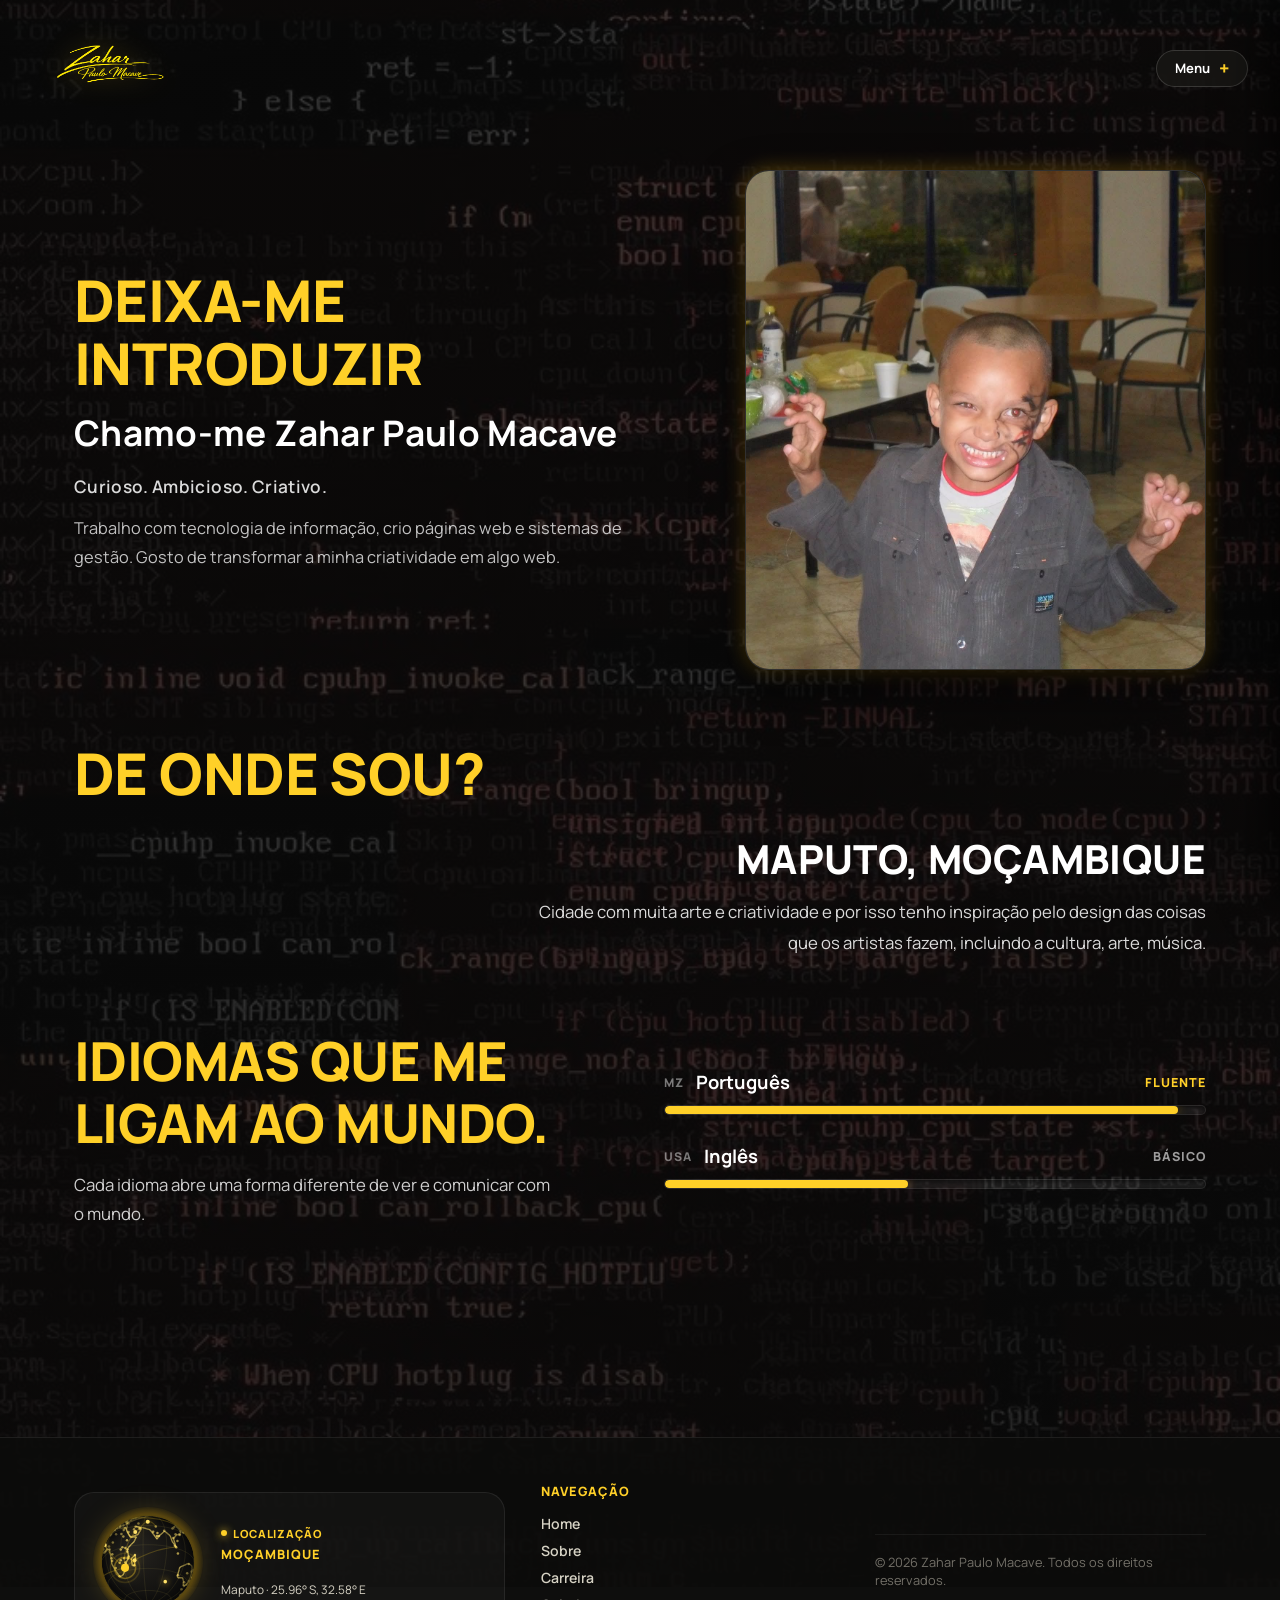
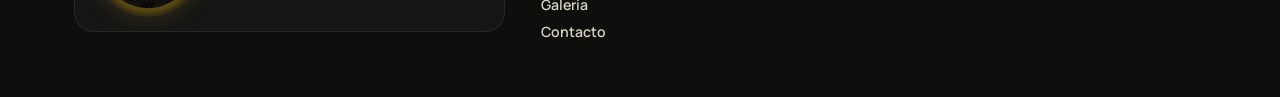
==== commit 7c0cc24e: "Mudanca de bio e e favicon" ====
--- a/about.html
+++ b/about.html
@@ -9,10 +9,12 @@
     content="Conheça a história, mentalidade, valores e paixões de Zahar Paulo Macave além do código.">
 
   <!-- Favicons -->
-  <link rel="apple-touch-icon" sizes="180x180" href="assets/signature/favicon_io/apple-touch-icon.png">
+  <link rel="icon" type="image/x-icon" href="favicon.ico">
+  <link rel="icon" type="image/png" sizes="192x192" href="assets/signature/favicon_io/android-chrome-192x192.png">
+  <link rel="icon" type="image/png" sizes="512x512" href="assets/signature/favicon_io/android-chrome-512x512.png">
   <link rel="icon" type="image/png" sizes="32x32" href="assets/signature/favicon_io/favicon-32x32.png">
   <link rel="icon" type="image/png" sizes="16x16" href="assets/signature/favicon_io/favicon-16x16.png">
-  <link rel="shortcut icon" href="assets/signature/favicon_io/favicon.ico">
+  <link rel="apple-touch-icon" sizes="180x180" href="assets/signature/favicon_io/apple-touch-icon.png">
   <link rel="manifest" href="assets/signature/favicon_io/site.webmanifest">
 
   <!-- Google Fonts -->
--- a/assets/css/style.css
+++ b/assets/css/style.css
@@ -36,6 +36,7 @@
 
   html {
     scroll-behavior: smooth;
+    text-rendering: optimizeSpeed;
   }
 
   body {
@@ -50,6 +51,18 @@
     flex-direction: column;
     overflow-x: hidden;
     -webkit-font-smoothing: antialiased;
+    text-rendering: optimizeLegibility;
+  }
+
+  /* Performance Rendering Optimizations */
+  img, iframe, video {
+    max-width: 100%;
+    height: auto;
+  }
+
+  .site-footer, .page-section, .carousel-3d-section {
+    content-visibility: auto;
+    contain-intrinsic-size: 1px 500px;
   }
 
   body.page-about {
